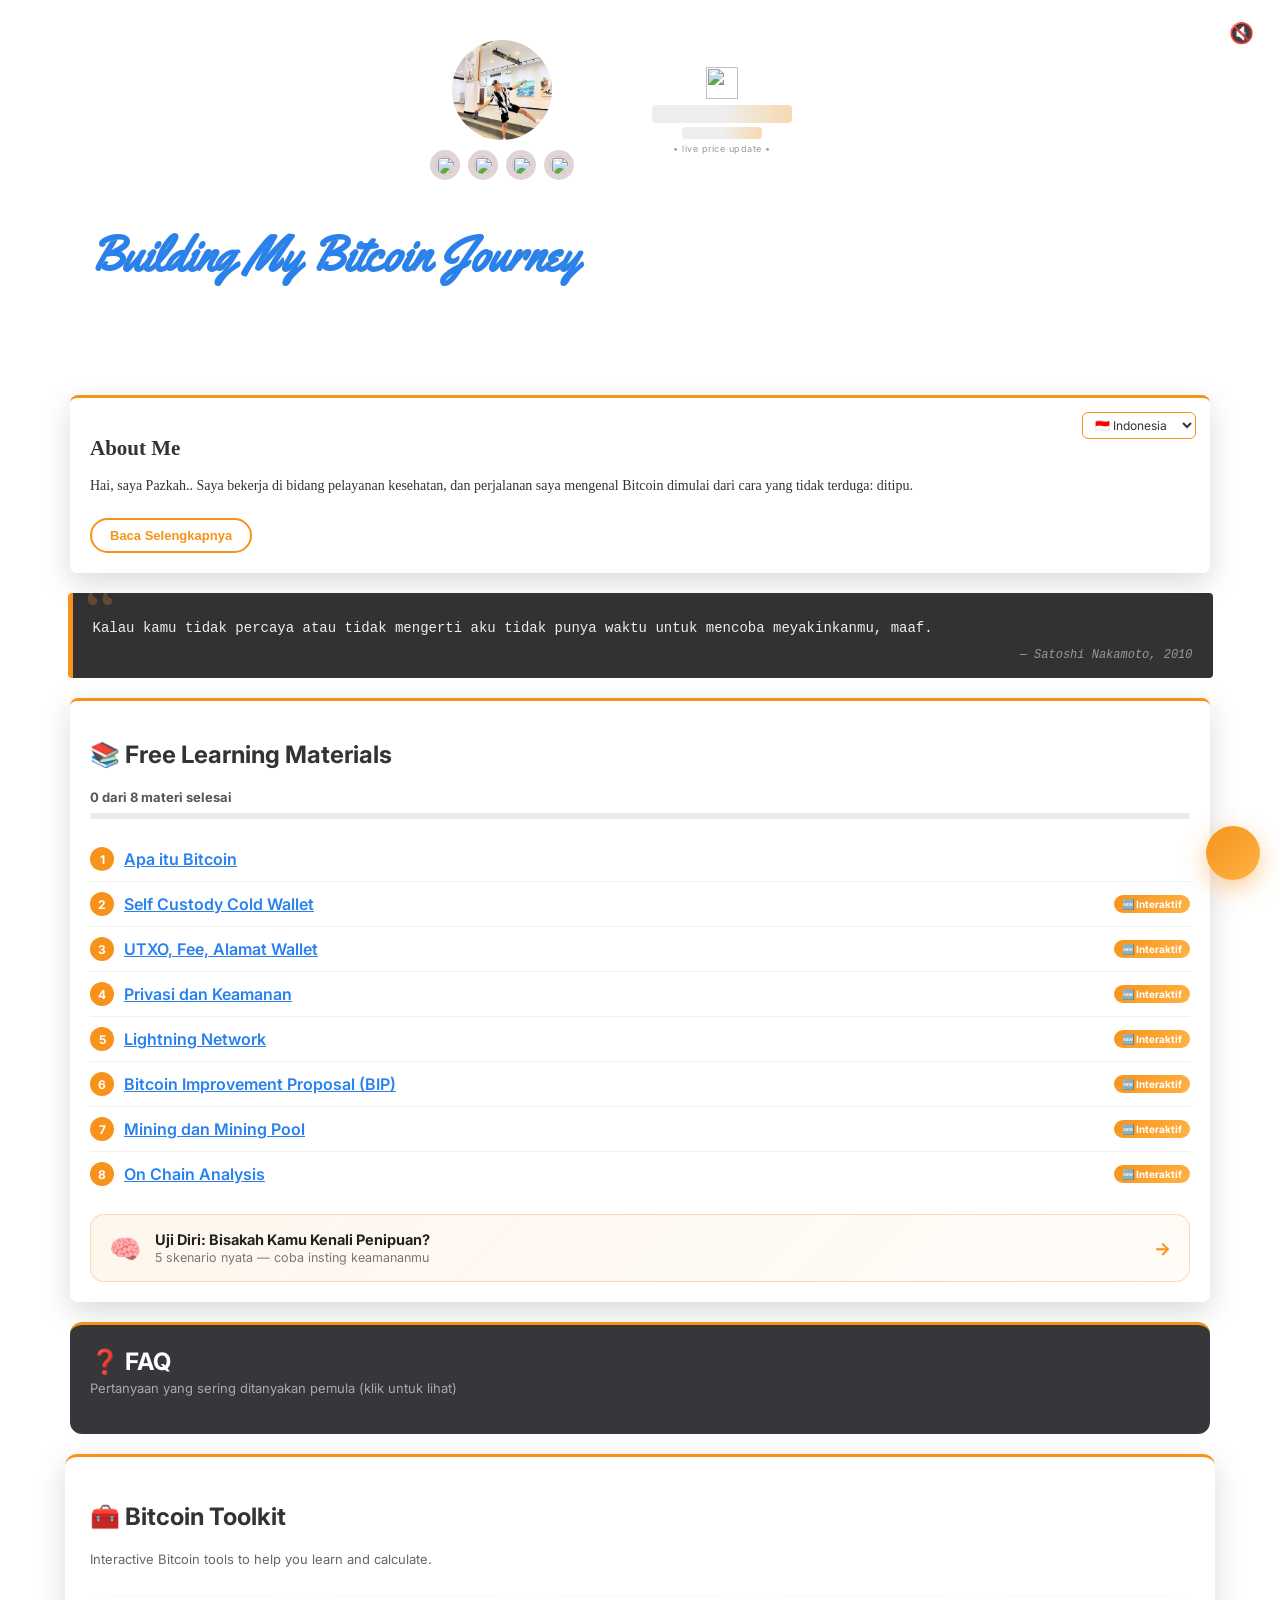
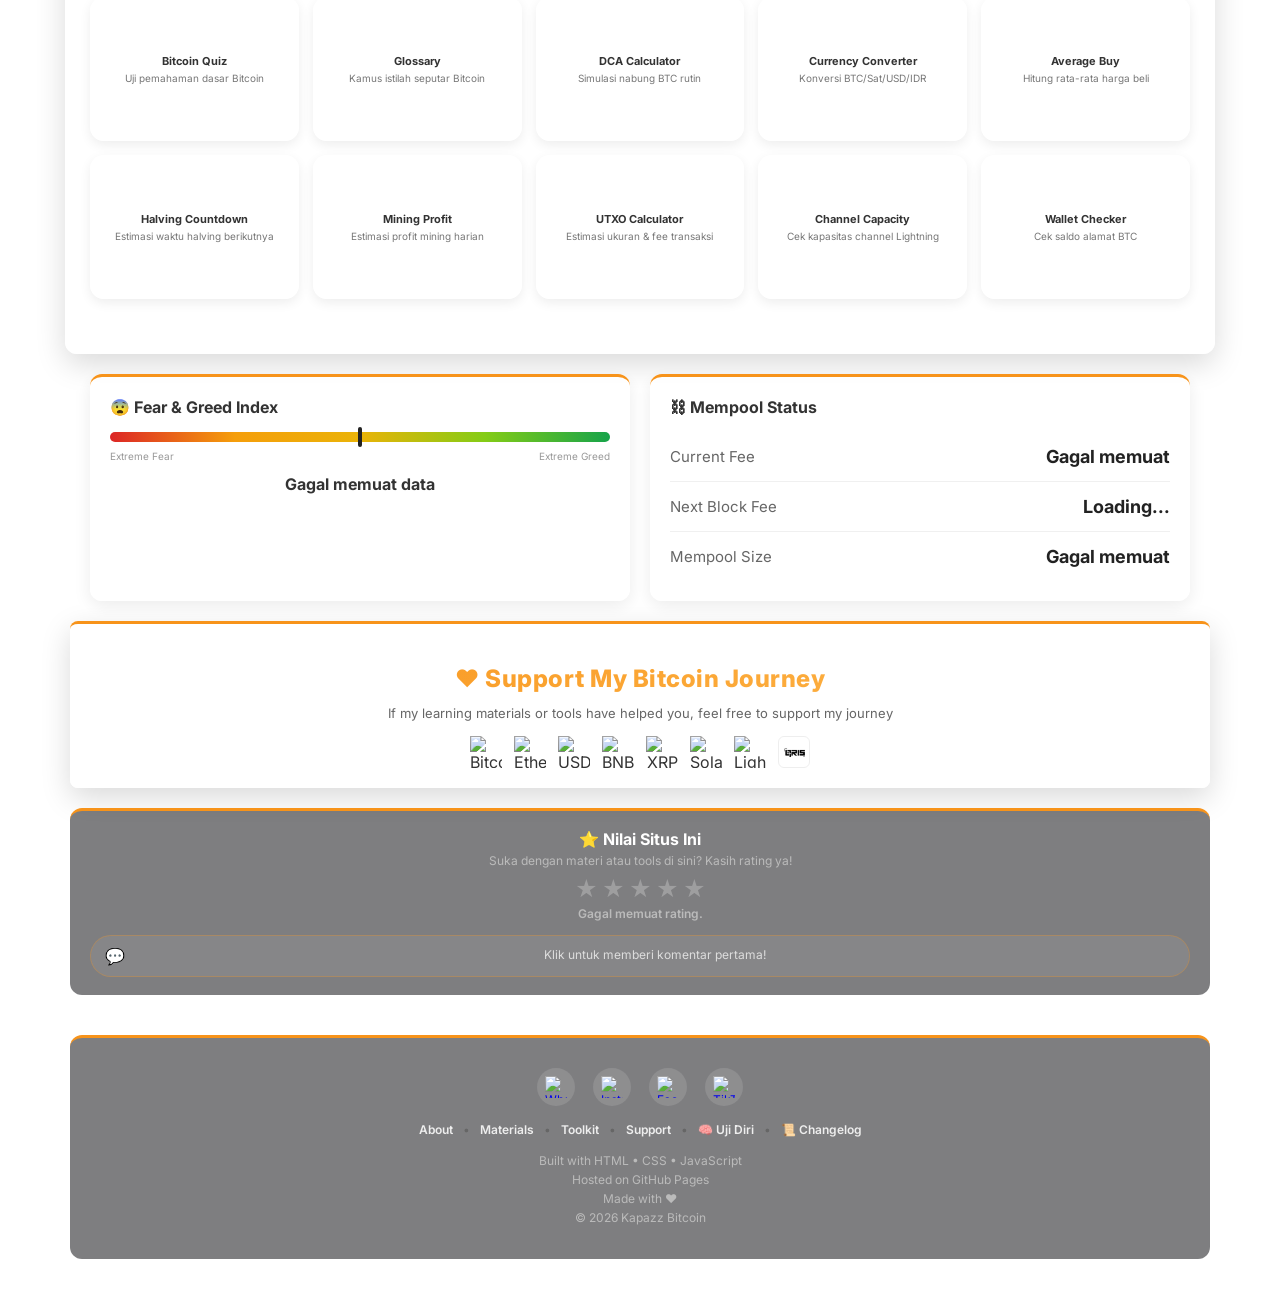
==== index.html @ 4739ce50 "updade rincian tools" ====
<!DOCTYPE html>
<html>

<head>
    <meta name="google-site-verification" content="cEuDypefRtq1a3D_1zfv_0Sp1wleyohsOwEN_2COXTI" />

    <!-- Google Analytics (GA4) -->
    <script async src="https://www.googletagmanager.com/gtag/js?id=G-H7C1RLHFG2"></script>
    <script>
        window.dataLayer = window.dataLayer || [];
        function gtag() { dataLayer.push(arguments); }
        gtag('js', new Date());
        gtag('config', 'G-H7C1RLHFG2');
    </script>
    <title>Kapazz Bitcoin</title>
    <link href="https://fonts.googleapis.com/css2?family=Inter:wght@400;600;700;800&family=Yellowtail&display=swap"
        rel="stylesheet">
    <script src="https://unpkg.com/lucide@latest"></script>
    <link rel="preconnect" href="https://fonts.googleapis.com">
    <link rel="preconnect" href="https://fonts.gstatic.com" crossorigin>
    <link href="https://fonts.googleapis.com/css2?family=Inter:wght@400;600;700;800&display=swap" rel="stylesheet">
    <link rel="stylesheet" href="css/style.css">
    <script src="https://cdnjs.cloudflare.com/ajax/libs/qrcodejs/1.0.0/qrcode.min.js"></script>
    <script src="https://unpkg.com/html5-qrcode" type="text/javascript"></script>
    <meta name="viewport" content="width=device-width, initial-scale=1.0">
    <link rel="shortcut icon" href="assets/icons/favicon.ico">
    <link rel="icon" type="image/png" sizes="16x16" href="assets/icons/favicon-16x16.png">
    <link rel="icon" type="image/png" sizes="32x32" href="assets/icons/favicon-32x32.png">
    <link rel="icon" type="image/png" sizes="48x48" href="assets/icons/favicon-48x48.png">
    <link rel="apple-touch-icon" sizes="180x180" href="assets/icons/favicon-180x180.png">
    <link rel="manifest" href="assets/icons/site.webmanifest">
    <meta name="theme-color" content="#f7931a">
    <meta name="description"
        content="Kapazz Bitcoin — belajar Bitcoin dari nol dengan materi self-custody, UTXO, Lightning Network, mining, hingga tools interaktif gratis: DCA Calculator, Currency Converter, Average Buy Calculator, Wallet Balance Checker, dan Bitcoin Quiz.">
    <meta property="og:title" content="Kapazz Bitcoin">
    <meta property="og:description"
        content="Kapazz Bitcoin — belajar Bitcoin dari nol dengan materi self-custody, UTXO, Lightning Network, mining, hingga tools interaktif gratis: DCA Calculator, Currency Converter, Average Buy Calculator, Wallet Balance Checker, dan Bitcoin Quiz.">
    <meta property="og:image" content="https://kapazz09.github.io/assets/img/foto.jpeg">
    <meta property="og:url" content="https://kapazz09.github.io/">
    <meta property="og:type" content="website">
    <meta name="twitter:card" content="summary_large_image">
    <meta name="twitter:title" content="Kapazz Bitcoin">
    <meta name="twitter:description"
        content="Kapazz Bitcoin — belajar Bitcoin dari nol dengan materi self-custody, UTXO, Lightning Network, mining, hingga tools interaktif gratis: DCA Calculator, Currency Converter, Average Buy Calculator, Wallet Balance Checker, dan Bitcoin Quiz.">
    <meta name="twitter:image" content="https://kapazz09.github.io/assets/img/foto.jpeg">

    <script type="application/ld+json">
    {
        "@context": "https://schema.org",
        "@type": "WebSite",
        "name": "Kapazz Bitcoin",
        "alternateName": "Kapazz09 Bitcoin Journey",
        "url": "https://kapazz09.github.io/",
        "description": "Belajar Bitcoin dari nol dengan materi self-custody, UTXO, Lightning Network, mining, hingga tools interaktif gratis seperti DCA Calculator, Currency Converter, Average Buy Calculator, dan Wallet Balance Checker.",
        "author": {
            "@type": "Person",
            "name": "Paskah",
            "alternateName": "Kapazz09",
            "sameAs": [
                "https://instagram.com/pazkahbire09",
                "https://www.facebook.com/pazkah",
                "https://tiktok.com/@pazkahbire"
            ]
        }
    }
    </script>
</head>

<body>
    <video autoplay muted loop playsinline class="bg-video">
        <source src="assets/video/bg-video.mp4" type="video/mp4">
    </video>

    <button id="scrollTopBtn" class="scroll-top-btn" onclick="scrollToTop()" aria-label="Kembali ke atas">
        <i data-lucide="arrow-up"></i>
    </button>

    <div class="header">
        <button onclick="toggleMusic()" class="music-btn">🔇</button>
        <audio id="bgMusic" src="assets/audio/musik.mp3" loop></audio>

        <div class="header-top">
            <div class="photo-column">
                <img src="assets/img/foto.jpeg" alt="Foto Profil" class="profile-photo">
                <div class="social-icons">
                    <a href="https://wa.me/6285237722911" target="_blank">
                        <img src="https://cdn.simpleicons.org/whatsapp/25D366" width="28" height="28">
                    </a>
                    <a href="https://instagram.com/pazkahbire09" target="_blank">
                        <img src="https://cdn.simpleicons.org/instagram/E4405F" width="28" height="28">
                    </a>
                    <a href="https://www.facebook.com/pazkah" target="_blank">
                        <img src="https://cdn.simpleicons.org/facebook/1877F2" width="28" height="28">
                    </a>
                    <a href="https://tiktok.com/@pazkahbire" target="_blank">
                        <img src="https://cdn.simpleicons.org/tiktok/000000" width="28" height="28">
                    </a>
                </div>
            </div>

            <div class="btc-ticker">
                <img src="https://cdn.simpleicons.org/bitcoin/f7931a" width="32" height="32">
                <p id="btc-price" class="btc-price skeleton-loading">&nbsp;</p>
                <p id="btc-change" class="btc-change skeleton-loading">&nbsp;</p>
                <p class="live-tag">• live price update •</p>
            </div>
        </div>

        <h1>Building My Bitcoin Journey</h1>
        <p class="bio-text">Bitcoin • Self Custody • Lightning</p>
        <p class="bio-text">Learning Bitcoin, building tools, and sharing knowledge with everyone</p>
    </div>

    <div class="about fade-in">
        <select id="aboutLangSelect" class="about-lang-select" onchange="applyAboutLanguage(this.value)">
            <option value="id">🇮🇩 Indonesia</option>
            <option value="en">🇬🇧 English</option>
            <option value="zh">🇨🇳 中文</option>
            <option value="es">🇪🇸 Español</option>
            <option value="fr">🇫🇷 Français</option>
            <option value="ru">🇷🇺 Русский</option>
            <option value="pt">🇧🇷 Português</option>
        </select>
        <h2 id="aboutTitle">About Me</h2>
        <div id="aboutIntro">
            <p>Hai, saya Pazkah.. Saya bekerja di bidang pelayanan kesehatan, dan perjalanan saya mengenal Bitcoin
                dimulai
                dari cara yang tidak terduga: ditipu.</p>
        </div>
        <button class="read-more-btn" id="aboutReadMoreBtn" onclick="toggleAboutMore(this)">Baca Selengkapnya</button>
        <div class="about-extra" id="aboutExtra">
            <p>Semua berawal dari obrolan di Telegram. Seseorang menghubungi saya, kami mengobrol beberapa hari, sampai
                akhirnya dia meminta saya mengerjakan sebuah tugas memakai akunnya di salah satu platform. Saya kerjakan
                dengan serius, dan dalam dua hari tugas itu selesai — akun itu mendapat komisi sebesar 2.000 USDT.</p>
            <p>Saat itu saya bahkan tidak tahu apa itu crypto, apalagi USDT. Saya cuma melapor ke orang itu: "Komisi
                sudah
                cair." Dia terdengar sangat senang di telepon. Beberapa jam kemudian, akun itu sudah tidak bisa saya
                akses —
                password-nya sudah diganti.</p>
            <p>Rasa penasaran itulah titik baliknya. Saya mulai mencari tahu apa sebenarnya USDT itu, dan menemukan
                bahwa
                itu adalah stablecoin yang nilainya dipatok 1:1 ke dolar Amerika. Begitu saya paham, penyesalan datang —
                andai saya tahu lebih cepat, mungkin 2.000 USDT itu bisa jadi milik saya.</p>
            <p>Saya coba hubungi orang itu lagi, minta bagian saya. Dia menyuruh saya download wallet, lalu mengirim 100
                USDT — jauh dari yang saya harapkan, tapi cukup untuk membuat saya terus menggali lebih dalam.</p>
            <p>Dari situ saya menemukan Bitcoin — cryptocurrency pertama di dunia. Saat itu harganya sekitar $117.000,
                atau
                sekitar 1,9 miliar rupiah per koin. Saya terheran-heran: bagaimana bisa 1 koin digital semahal itu?</p>
            <p>Dari rasa heran itu, saya mulai belajar dari nol — sejarah dan filosofi Bitcoin, cara kerja Proof of
                Work,
                keamanan lewat self-custody, UTXO dan fee transaksi, privasi, Lightning Network, hingga mining dan
                on-chain
                analysis. Semakin dalam saya pelajari, semakin saya yakin dan percaya — barulah setelah cukup paham,
                saya
                mulai DCA (Dollar Cost Averaging) sedikit demi sedikit, dan terus konsisten sampai hari ini.</p>
            <p>Saat ini saya menyimpan Bitcoin menggunakan hardware wallet, dengan sistem backup seed phrase dan
                passphrase
                berbahan logam yang disimpan di beberapa lokasi terpisah, serta telah melakukan simulasi recovery
                beberapa
                kali untuk memastikan aset saya tetap aman.</p>
            <p>Saya percaya bahwa memahami cara kerja Bitcoin jauh lebih penting daripada sekadar membeli dan
                menyimpannya.
                Karena itu saya terus belajar, bereksperimen, dan membangun berbagai proyek kecil — termasuk situs ini —
                untuk memperdalam pemahaman saya sekaligus berbagi ke orang lain.</p>
            <p>Situs ini juga saya lengkapi dengan materi belajar interaktif (bukan sekadar PDF) yang mencakup
                self-custody, UTXO & fee, privasi, Lightning Network, BIP, mining, hingga on-chain analysis — dan
                akan terus saya perbarui atau tambahkan seiring pengalaman dan pengetahuan baru yang saya dapatkan.
                Selain itu, ada berbagai tools interaktif yang saya buat untuk membantu memahami cara kerja dan
                penggunaan Bitcoin sehari-hari, mulai dari kalkulator DCA, pengecekan saldo wallet, hingga estimasi
                fee transaksi.</p>
            <p>Jika perjalanan belajar ini bermanfaat atau menginspirasi, dukungan Anda akan sangat berarti untuk
                membantu
                saya terus belajar, membuat konten edukasi, dan membangun tools yang berguna bagi komunitas Bitcoin.</p>
        </div>
    </div>

    <div class="satoshi-quote fade-in">
        <span class="satoshi-quote-mark">&#8220;</span>
        <p class="satoshi-quote-text">Kalau kamu tidak percaya atau tidak mengerti aku tidak punya waktu untuk mencoba
            meyakinkanmu, maaf.</p>
        <p class="satoshi-quote-attr">— Satoshi Nakamoto, 2010</p>
    </div>

    <div class="materials-section slide-up" id="free-learning-materials">
        <h2>📚 Free Learning Materials</h2>
        <p class="learning-progress-text" id="learningProgressText">0 dari 8 materi selesai</p>
        <div class="learning-progress-bar">
            <div class="learning-progress-fill" id="learningProgressFill" style="width:0%;"></div>
        </div>
        <button type="button" class="calculate-btn cert-generate-btn" id="certOpenBtn" style="display:none;"
            onclick="openCertModal()">🎓 Buat Sertifikatku</button>
        <a href="#" class="continue-learning-btn" id="continueLearningBtn" style="display:none;">
            <span class="continue-learning-icon">↩️</span>
            <span class="continue-learning-text">Lanjutkan dari...</span>
        </a>
        <ol class="learning-list" id="learningList">
            <li class="learning-item" data-material-id="bitcoin-intro">
                <a href="https://youtube.com/playlist?list=PL_5dSqXuoyfxWUJh27-Y8WDAWxnMZv7pP&si=o0ZjGl55S-p7SHPE"
                    target="_blank" onclick="markMaterialOpened(this)">Apa itu Bitcoin</a><span
                    class="material-check">&#10003;</span>
            </li>
            <li class="learning-item" data-material-id="self-custody">
                <a href="materi/self-custody/index.html" target="_blank" onclick="markMaterialOpened(this)">Self Custody
                    Cold Wallet</a>
                <span class="new-badge">🆕 Interaktif</span><span class="material-check">&#10003;</span>
            </li>
            <li class="learning-item" data-material-id="utxo-fee">
                <a href="materi/utxo-fee-alamat/index.html" target="_blank" onclick="markMaterialOpened(this)">UTXO,
                    Fee, Alamat Wallet</a>
                <span class="new-badge">🆕 Interaktif</span><span class="material-check">&#10003;</span>
            </li>
            <li class="learning-item" data-material-id="privasi-keamanan">
                <a href="materi/privasi-keamanan/index.html" target="_blank" onclick="markMaterialOpened(this)">Privasi
                    dan Keamanan</a>
                <span class="new-badge">🆕 Interaktif</span><span class="material-check">&#10003;</span>
            </li>
            <li class="learning-item" data-material-id="lightning-network">
                <a href="materi/lightning-network/index.html" target="_blank"
                    onclick="markMaterialOpened(this)">Lightning Network</a>
                <span class="new-badge">🆕 Interaktif</span><span class="material-check">&#10003;</span>
            </li>
            <li class="learning-item" data-material-id="bip">
                <a href="materi/bip/index.html" target="_blank" onclick="markMaterialOpened(this)">Bitcoin
                    Improvement Proposal (BIP)</a>
                <span class="new-badge">🆕 Interaktif</span><span class="material-check">&#10003;</span>
            </li>
            <li class="learning-item" data-material-id="mining-pool">
                <a href="materi/mining-pool/index.html" target="_blank" onclick="markMaterialOpened(this)">Mining dan
                    Mining Pool</a>
                <span class="new-badge">🆕 Interaktif</span><span class="material-check">&#10003;</span>
            </li>
            <li class="learning-item" data-material-id="on-chain-analysis">
                <a href="materi/on-chain-analysis/index.html" target="_blank" onclick="markMaterialOpened(this)">On
                    Chain Analysis</a>
                <span class="new-badge">🆕 Interaktif</span><span class="material-check">&#10003;</span>
            </li>
        </ol>

        <a href="uji-diri/index.html" class="uji-diri-card">
            <span class="uji-diri-card-icon">🧠</span>
            <span class="uji-diri-card-text">
                <strong>Uji Diri: Bisakah Kamu Kenali Penipuan?</strong>
                <small>5 skenario nyata — coba insting keamananmu</small>
            </span>
            <span class="uji-diri-card-arrow">→</span>
        </a>
    </div>

    <div class="faq-section fade-in">
        <div class="faq-header-toggle" onclick="toggleFaqSection()">
            <h2>❓ FAQ</h2>
            <p class="faq-subtitle">Pertanyaan yang sering ditanyakan pemula (klik untuk lihat)</p>
        </div>
        <div class="faq-list" id="faqList" style="display:none;">
            <div class="faq-item">
                <button class="faq-question" onclick="toggleFaq(this)">
                    <span>Apakah Bitcoin legal di Indonesia?</span>
                    <span class="faq-icon">+</span>
                </button>
                <div class="faq-answer">
                    <p>Legal sebagai aset investasi/komoditas dan diawasi Bappebti (sekarang di bawah OJK), tapi
                        <strong>belum</strong> sah sebagai alat pembayaran resmi menggantikan Rupiah. Jadi kamu boleh
                        beli, simpan, dan jual Bitcoin lewat exchange berizin, tapi tidak bisa dipakai bayar belanja
                        harian secara legal di Indonesia.
                    </p>
                </div>
            </div>

            <div class="faq-item">
                <button class="faq-question" onclick="toggleFaq(this)">
                    <span>Kenapa Bitcoin punya nilai/harga, siapa yang menentukan?</span>
                    <span class="faq-icon">+</span>
                </button>
                <div class="faq-answer">
                    <p>Tidak ada satu pihak yang "menentukan" harga Bitcoin — harganya murni terbentuk dari
                        supply & demand di pasar terbuka, sama seperti emas atau saham. Suplainya terbatas
                        (maksimal 21 juta BTC, diatur kode, tidak bisa dicetak sembarangan), dan itu salah satu
                        alasan orang menganggapnya sebagai penyimpan nilai jangka panjang.</p>
                </div>
            </div>

            <div class="faq-item">
                <button class="faq-question" onclick="toggleFaq(this)">
                    <span>Apa bedanya Bitcoin dengan USDT/stablecoin lain?</span>
                    <span class="faq-icon">+</span>
                </button>
                <div class="faq-answer">
                    <p>Bitcoin harganya mengambang bebas dan tidak dikontrol siapapun (desentralisasi penuh).
                        USDT dan stablecoin lain sengaja dipatok nilainya 1:1 ke dolar AS oleh perusahaan penerbitnya
                        — jadi nilainya stabil, tapi kamu tetap bergantung/percaya pada perusahaan itu untuk
                        menjaga cadangan dananya.</p>
                </div>
            </div>

            <div class="faq-item">
                <button class="faq-question" onclick="toggleFaq(this)">
                    <span>Bagaimana cara menghindari penipuan crypto?</span>
                    <span class="faq-icon">+</span>
                </button>
                <div class="faq-answer">
                    <p>Seperti yang saya ceritakan di bagian "About Me", perjalanan saya kenal Bitcoin justru
                        dimulai dari ditipu. Beberapa prinsip yang saya pegang sekarang: jangan pernah kasih seed
                        phrase/private key ke siapapun (termasuk yang ngaku "admin"), curigai janji untung besar
                        dalam waktu singkat, dan selalu verifikasi platform/orang yang mengajak sebelum kirim dana
                        apapun.</p>
                </div>
            </div>

            <div class="faq-item">
                <button class="faq-question" onclick="toggleFaq(this)">
                    <span>Apakah aman menyimpan Bitcoin sendiri (self custody) dibanding di exchange?</span>
                    <span class="faq-icon">+</span>
                </button>
                <div class="faq-answer">
                    <p>Self custody (nyimpen sendiri pakai wallet, terutama hardware wallet) menghilangkan risiko
                        exchange diretas/bangkrut/menahan dana kamu — prinsip "not your keys, not your coins".
                        Tapi konsekuensinya, keamanan sepenuhnya jadi tanggung jawab kamu sendiri: kalau seed
                        phrase hilang atau salah simpan, tidak ada "lupa password" untuk minta bantuan pulihkan.</p>
                </div>
            </div>

            <div class="faq-item">
                <button class="faq-question" onclick="toggleFaq(this)">
                    <span>Berapa modal minimal untuk mulai belajar/investasi Bitcoin?</span>
                    <span class="faq-icon">+</span>
                </button>
                <div class="faq-answer">
                    <p>Bitcoin bisa dibeli sebagian kecil (dalam satuan satoshi), jadi tidak perlu beli 1 BTC utuh
                        — mulai dari puluhan ribu rupiah pun bisa. Yang lebih penting dari nominal awal adalah
                        <strong>belajar dulu</strong> cara kerjanya (coba tools DCA Calculator di bawah) sebelum
                        menambah jumlah dana, dan jangan pakai uang yang kamu butuhkan untuk kebutuhan pokok.
                    </p>
                </div>
            </div>
        </div>
    </div>

    <div class="toolkit-section fade-in">

        <h2>🧰 Bitcoin Toolkit</h2>
        <p class="toolkit-subtitle">
            Interactive Bitcoin tools to help you learn and calculate.
        </p>

        <div class="toolkit-icons">

            <div class="tool-icon" data-tool="quiz" onclick="showTool('quiz',this)">
                <i data-lucide="brain"></i>
                <span>Bitcoin Quiz</span>
                <span class="tool-desc">Uji pemahaman dasar Bitcoin</span>
            </div>

            <div class="tool-icon" data-tool="glossary" onclick="showTool('glossary',this)">
                <i data-lucide="book-open"></i>
                <span>Glossary</span>
                <span class="tool-desc">Kamus istilah seputar Bitcoin</span>
            </div>

            <div class="tool-icon" data-tool="dca" onclick="showTool('dca',this)">
                <i data-lucide="chart-column-increasing"></i>
                <span>DCA Calculator</span>
                <span class="tool-desc">Simulasi nabung BTC rutin</span>
            </div>

            <div class="tool-icon" data-tool="converter" onclick="showTool('converter',this)">
                <i data-lucide="repeat"></i>
                <span>Currency Converter</span>
                <span class="tool-desc">Konversi BTC/Sat/USD/IDR</span>
            </div>

            <div class="tool-icon" data-tool="average" onclick="showTool('average',this)">
                <i data-lucide="chart-line"></i>
                <span>Average Buy</span>
                <span class="tool-desc">Hitung rata-rata harga beli</span>
            </div>

            <div class="tool-icon" data-tool="halving" onclick="showTool('halving',this)">
                <i data-lucide="hourglass"></i>
                <span>Halving Countdown</span>
                <span class="tool-desc">Estimasi waktu halving berikutnya</span>
            </div>

            <div class="tool-icon" data-tool="mining" onclick="showTool('mining',this)">
                <i data-lucide="pickaxe"></i>
                <span>Mining Profit</span>
                <span class="tool-desc">Estimasi profit mining harian</span>
            </div>

            <div class="tool-icon" data-tool="utxo" onclick="showTool('utxo',this)">
                <i data-lucide="package"></i>
                <span>UTXO Calculator</span>
                <span class="tool-desc">Estimasi ukuran & fee transaksi</span>
            </div>

            <div class="tool-icon" data-tool="channel" onclick="showTool('channel',this)">
                <i data-lucide="zap"></i>
                <span>Channel Capacity</span>
                <span class="tool-desc">Cek kapasitas channel Lightning</span>
            </div>

            <div class="tool-icon" data-tool="wallet" onclick="showTool('wallet',this)">
                <i data-lucide="search"></i>
                <span>Wallet Checker</span>
                <span class="tool-desc">Cek saldo alamat BTC</span>
            </div>

        </div>


    </div>

    <div class="tool-modal-backdrop" id="toolModalBackdrop" onclick="closeToolModalOnBackdrop(event)">
        <div class="tool-display" id="toolModalBox">

            <button class="modal-close-btn" onclick="closeToolModal()" aria-label="Tutup">✕</button>

            <div class="tool-tabs" id="eduTabs" style="display:none;">
                <button class="tool-tab-btn" data-tab="quiz" onclick="switchToolTab('quiz')">🧠 Bitcoin Quiz</button>
                <button class="tool-tab-btn" data-tab="glossary" onclick="switchToolTab('glossary')">📖
                    Glossary</button>
            </div>

            <div class="tool-tabs" id="calcTabs" style="display:none;">
                <button class="tool-tab-btn" data-tab="dca" onclick="switchToolTab('dca')">DCA</button>
                <button class="tool-tab-btn" data-tab="converter"
                    onclick="switchToolTab('converter')">Converter</button>
                <button class="tool-tab-btn" data-tab="average" onclick="switchToolTab('average')">Avg Buy</button>
            </div>

            <div id="tool-quiz" class="tool-panel">
                <div class="tool-header">
                    <div class="tool-title">
                        <i data-lucide="brain"></i>
                        <div>
                            <h3>Bitcoin Quiz</h3>
                            <p>Uji pemahaman dasar Anda tentang Bitcoin. 15 soal acak dari total 50 soal.</p>
                        </div>
                    </div>
                </div>
                <div class="tool-content">
                    <div class="dca-card" id="quizContainer"></div>
                </div>
            </div>

            <div id="tool-glossary" class="tool-panel">
                <div class="tool-header">
                    <div class="tool-title">
                        <i data-lucide="book-open"></i>
                        <div>
                            <h3>Bitcoin Glossary</h3>
                            <p>Kamus istilah dasar seputar Bitcoin.</p>
                        </div>
                    </div>
                </div>
                <div class="tool-content">
                    <div class="dca-card">
                        <div class="input-box">
                            <span>🔍</span>
                            <input type="text" id="glossarySearch" placeholder="Cari istilah...">
                        </div>
                    </div>
                    <div id="glossaryList" class="glossary-list"></div>
                </div>
            </div>

            <div id="tool-dca" class="tool-panel">
                <div class="tool-header">
                    <div class="tool-title">
                        <i data-lucide="chart-column-increasing"></i>
                        <div>
                            <h3>DCA Calculator</h3>
                            <p>Simulasi DCA historis — lihat hasilnya jika Anda menabung rutin di periode tertentu.</p>
                        </div>
                    </div>
                </div>
                <div class="tool-content">
                    <div class="dca-card">
                        <div class="dca-field">
                            <label>Harga BTC Live</label>
                            <div class="dca-toolbar">
                                <button id="refreshPriceBtn" class="tool-btn">🔄 Refresh Live Price</button>
                            </div>
                            <p id="dcaLivePriceDisplay" class="skeleton-block short" style="margin-top:6px;">&nbsp;</p>
                        </div>
                        <div class="dca-field">
                            <label>Jumlah per Pembelian</label>
                            <div class="input-box">
                                <select id="dcaCurrencySelect">
                                    <option value="usd">$</option>
                                    <option value="idr">Rp</option>
                                </select>
                                <input type="text" inputmode="decimal" id="dcaAmount" placeholder="10" value="10">
                            </div>
                        </div>
                        <div class="dca-field">
                            <label>Frekuensi</label>
                            <div class="input-box">
                                <span>🔁</span>
                                <select id="dcaFrequency">
                                    <option value="daily">Harian</option>
                                    <option value="weekly">Mingguan</option>
                                    <option value="monthly" selected>Bulanan</option>
                                </select>
                            </div>
                        </div>
                        <div class="dca-field">
                            <label>Tanggal Mulai</label>
                            <div class="input-box">
                                <span>📅</span>
                                <input type="date" id="dcaStartDate" min="2013-01-01">
                            </div>
                        </div>
                        <div class="dca-field">
                            <label>Tanggal Akhir</label>
                            <div class="input-box">
                                <span>📅</span>
                                <input type="date" id="dcaEndDate">
                            </div>
                        </div>
                        <button class="calculate-btn" id="dcaCalcBtn">Simulasikan</button>
                    </div>
                    <div class="result-card" id="dcaResult" style="display:none;">
                        <h3>Hasil Simulasi</h3>
                        <div class="result-row"><span>Jumlah Pembelian</span><strong id="dcaPurchaseCount"></strong>
                        </div>
                        <div class="result-row"><span>Total Invest</span><strong id="totalInvested"></strong></div>
                        <div class="result-row"><span>Total BTC Terkumpul</span><strong id="btcAccumulated"></strong>
                        </div>
                        <div class="result-row"><span>Average Buy</span><strong id="averageBuy"></strong></div>
                        <div class="result-row"><span>Nilai Sekarang</span><strong id="currentValue"></strong></div>
                        <div class="result-row"><span>Profit / Loss</span><strong id="profitLoss"></strong></div>
                        <div class="result-row"><span>Profit (%)</span><strong id="profitPercent"></strong></div>
                        <div class="result-chart-wrap"><canvas id="dcaChart"></canvas></div>
                        <div class="result-action-row">
                            <button id="copyResultBtn" class="copy-btn">Copy Result</button>
                            <button id="shareResultBtn" class="share-btn">📤 Share</button>
                        </div>
                    </div>
                    <p style="font-size:12px;color:#888;margin-top:10px;">*Frekuensi Harian pakai harga hari itu saja;
                        Mingguan/Bulanan pakai <strong>rata-rata harga sepanjang periode itu</strong> (bukan cuma 1
                        tanggal), diambil dari file lokal <code>btc-price-history.json</code> (data sejak 1 Januari
                        2013, di-update manual sekitar 1x/bulan). Nilai Rp adalah estimasi: harga USD historis
                        dikalikan kurs USD/IDR saat ini.</p>
                </div>
            </div>

            <div id="tool-converter" class="tool-panel">
                <div class="tool-header">
                    <div class="tool-title">
                        <i data-lucide="repeat"></i>
                        <div>
                            <h3>Currency Converter</h3>
                            <p>Konversi BTC, Satoshi, USD, dan IDR — saling terhubung otomatis.</p>
                        </div>
                    </div>
                </div>
                <div class="tool-content">
                    <div class="dca-card">
                        <div class="dca-field">
                            <label>Bitcoin (BTC)</label>
                            <div class="input-box"><span>₿</span><input type="number" id="convBtcInput"
                                    placeholder="0.001" step="any"></div>
                        </div>
                        <div class="dca-field">
                            <label>Satoshi (sat)</label>
                            <div class="input-box"><span>sat</span><input type="number" id="convSatInput"
                                    placeholder="100000" step="any"></div>
                        </div>
                        <div class="dca-field">
                            <label>US Dollar (USD)</label>
                            <div class="input-box"><span>$</span><input type="text" inputmode="decimal"
                                    id="convUsdInput" placeholder="60"></div>
                        </div>
                        <div class="dca-field">
                            <label>Rupiah (IDR)</label>
                            <div class="input-box"><span>Rp</span><input type="text" inputmode="decimal"
                                    id="convIdrInput" placeholder="900.000"></div>
                        </div>
                        <div class="dca-field">
                            <label>Mata Uang Lain</label>
                            <select id="convOtherCurrency" class="tool-select" style="margin-bottom:8px;">
                                <option value="MYR">🇲🇾 Malaysia — MYR</option>
                                <option value="CNY">🇨🇳 China — CNY</option>
                                <option value="SGD">🇸🇬 Singapore — SGD</option>
                                <option value="JPY">🇯🇵 Japan — JPY</option>
                                <option value="EUR">🇪🇺 Euro Area — EUR</option>
                                <option value="GBP">🇬🇧 United Kingdom — GBP</option>
                                <option value="AUD">🇦🇺 Australia — AUD</option>
                                <option value="KRW">🇰🇷 South Korea — KRW</option>
                                <option value="THB">🇹🇭 Thailand — THB</option>
                                <option value="PHP">🇵🇭 Philippines — PHP</option>
                                <option value="VND">🇻🇳 Vietnam — VND</option>
                                <option value="INR">🇮🇳 India — INR</option>
                                <option value="CAD">🇨🇦 Canada — CAD</option>
                                <option value="CHF">🇨🇭 Switzerland — CHF</option>
                                <option value="HKD">🇭🇰 Hong Kong — HKD</option>
                                <option value="NZD">🇳🇿 New Zealand — NZD</option>
                                <option value="SAR">🇸🇦 Saudi Arabia — SAR</option>
                                <option value="AED">🇦🇪 UAE — AED</option>
                                <option value="BRL">🇧🇷 Brazil — BRL</option>
                                <option value="MXN">🇲🇽 Mexico — MXN</option>
                                <option value="ZAR">🇿🇦 South Africa — ZAR</option>
                                <option value="RUB">🇷🇺 Russia — RUB</option>
                                <option value="TRY">🇹🇷 Turkey — TRY</option>
                                <option value="PKR">🇵🇰 Pakistan — PKR</option>
                                <option value="BDT">🇧🇩 Bangladesh — BDT</option>
                                <option value="NGN">🇳🇬 Nigeria — NGN</option>
                                <option value="SEK">🇸🇪 Sweden — SEK</option>
                                <option value="NOK">🇳🇴 Norway — NOK</option>
                                <option value="DKK">🇩🇰 Denmark — DKK</option>
                                <option value="PLN">🇵🇱 Poland — PLN</option>
                            </select>
                            <div class="input-box"><span id="convOtherCurrencyLabel">MYR</span><input type="text"
                                    inputmode="decimal" id="convOtherInput" placeholder="0"></div>
                        </div>
                    </div>
                    <p id="convOtherRateInfo" style="font-size:12px;color:#888;margin-top:10px;">*Harga live untuk
                        konversi USD/IDR otomatis
                        termuat begitu modal ini dibuka. Kurs mata uang lain di-update berkala (bukan real-time per
                        detik).</p>
                </div>
            </div>

            <div id="tool-average" class="tool-panel">
                <div class="tool-header">
                    <div class="tool-title">
                        <i data-lucide="chart-line"></i>
                        <div>
                            <h3>Average Buy Calculator</h3>
                            <p>Hitung rata-rata harga beli berdasarkan tanggal pembelian (harga historis otomatis).</p>
                        </div>
                    </div>
                </div>
                <div class="tool-content">
                    <div class="dca-card">
                        <div id="avgBuyRows">
                            <div class="avg-buy-row">
                                <input type="date" class="avgDate">
                                <div class="input-box">
                                    <select class="avgCurrency">
                                        <option value="usd">$</option>
                                        <option value="idr">Rp</option>
                                    </select>
                                    <input type="text" inputmode="decimal" class="avgAmount"
                                        placeholder="Jumlah dibelanjakan">
                                </div>
                                <p class="avgFetchedPrice">Pilih tanggal untuk memuat harga</p>
                            </div>
                        </div>
                        <div class="dca-toolbar">
                            <button id="addAvgRowBtn" class="tool-btn">+ Tambah Transaksi</button>
                        </div>
                        <button class="calculate-btn" id="avgCalcBtn">Hitung Rata-Rata</button>
                    </div>
                    <div class="result-card" id="avgResult" style="display:none;">
                        <h3>Hasil</h3>
                        <div class="result-row"><span>Total Dibelanjakan</span><strong id="avgTotalSpent"></strong>
                        </div>
                        <div class="result-row"><span>Total BTC</span><strong id="avgTotalBTC"></strong></div>
                        <div class="result-row"><span>Rata-Rata Harga Beli</span><strong id="avgPrice"></strong></div>
                        <div class="result-row"><span>Harga BTC Sekarang</span><strong id="avgCurrentPrice"></strong>
                        </div>
                        <div class="result-row"><span>Profit / Loss</span><strong id="avgProfitLoss"></strong></div>
                        <div class="result-chart-wrap"><canvas id="avgChart"></canvas></div>
                        <div class="result-action-row">
                            <button id="avgCopyResultBtn" class="copy-btn">Copy Result</button>
                            <button id="avgShareResultBtn" class="share-btn">📤 Share</button>
                        </div>
                    </div>
                    <p style="font-size:12px;color:#888;margin-top:10px;">*Harga USD historis diambil dari file lokal
                        <code>btc-price-history.json</code> (data sejak 1 Januari 2013). Nilai Rp adalah
                        estimasi menggunakan kurs USD/IDR saat ini.
                    </p>
                </div>
            </div>

            <div id="tool-halving" class="tool-panel">
                <div class="tool-header">
                    <div class="tool-title">
                        <i data-lucide="hourglass"></i>
                        <div>
                            <h3>Halving Countdown</h3>
                            <p>Estimasi waktu menuju halving Bitcoin berikutnya.</p>
                        </div>
                    </div>
                </div>
                <div class="tool-content">
                    <div class="dca-card" id="halvingContainer">
                        <div class="skeleton-row">
                            <span class="skeleton-block"></span>
                            <span class="skeleton-block"></span>
                            <span class="skeleton-block"></span>
                            <span class="skeleton-block short"></span>
                        </div>
                    </div>
                    <div class="tool-insight-box" id="halvingInsight" style="display:none;"></div>
                    <div class="dca-card" style="margin-top:16px;">
                        <h4 style="margin:0 0 4px 0;font-size:14px;">📈 Siklus Halving Sebelumnya</h4>
                        <p style="font-size:12px;color:#888;margin:0 0 10px 0;">Pergerakan harga BTC (% perubahan
                            dari harga saat halving) di 4 siklus terakhir: 2012, 2016, 2020, 2024.</p>
                        <div class="result-chart-wrap"><canvas id="halvingCycleChart"></canvas></div>
                        <p style="font-size:11px;color:#888;margin-top:10px;">*Data historis untuk edukasi,
                            <strong>bukan
                                jaminan</strong> pola yang sama akan berulang di masa depan, dan bukan ajakan
                            investasi/finansial.
                        </p>
                    </div>
                </div>
            </div>

            <div id="tool-mining" class="tool-panel">
                <div class="tool-header">
                    <div class="tool-title">
                        <i data-lucide="pickaxe"></i>
                        <div>
                            <h3>Mining Profit Calculator</h3>
                            <p>Estimasi profit mining harian (perkiraan, bukan angka pasti).</p>
                        </div>
                    </div>
                </div>
                <div class="tool-content">
                    <div class="dca-card">
                        <div class="dca-field">
                            <label>Hashrate Anda (TH/s)</label>
                            <div class="input-box"><span>TH/s</span><input type="number" id="miningHashrate"
                                    placeholder="100" value="100"></div>
                        </div>
                        <div class="dca-field">
                            <label>Konsumsi Daya (Watt)</label>
                            <div class="input-box"><span>W</span><input type="number" id="miningPower"
                                    placeholder="3000" value="3000"></div>
                        </div>
                        <div class="dca-field">
                            <label>Biaya Listrik per kWh ($)</label>
                            <div class="input-box"><span>$</span><input type="text" inputmode="decimal"
                                    id="miningElecCost" placeholder="0,10" value="0,10"></div>
                        </div>
                        <div class="dca-field">
                            <label>Pool Fee (%)</label>
                            <div class="input-box"><span>%</span><input type="number" id="miningPoolFee" placeholder="1"
                                    value="1" step="any"></div>
                        </div>
                        <div class="dca-toolbar">
                            <button id="loadNetworkBtn" class="tool-btn">Load Network Data</button>
                        </div>
                        <p id="networkHashrateInfo" style="font-size:12px;color:#888;margin-top:8px;">Network hashrate
                            belum dimuat.</p>
                        <button class="calculate-btn" id="miningCalcBtn">Calculate Profit</button>
                    </div>
                    <div class="result-card" id="miningResult" style="display:none;">
                        <h3>Estimasi Harian</h3>
                        <div class="result-row"><span>BTC Ditambang</span><strong id="miningBTC"></strong></div>
                        <div class="result-row"><span>Pendapatan</span><strong id="miningRevenue"></strong></div>
                        <div class="result-row"><span>Biaya Listrik</span><strong id="miningCost"></strong></div>
                        <div class="result-row"><span>Profit Bersih</span><strong id="miningProfit"></strong></div>
                        <div class="tool-insight-box" id="miningInsight"></div>
                    </div>
                    <p style="font-size:12px;color:#888;margin-top:10px;">*Estimasi disederhanakan. Tidak
                        memperhitungkan perubahan difficulty, harga BTC yang fluktuatif, atau downtime.</p>
                </div>
            </div>

            <div id="tool-utxo" class="tool-panel">
                <div class="tool-header">
                    <div class="tool-title">
                        <i data-lucide="package"></i>
                        <div>
                            <h3>UTXO & Fee Calculator</h3>
                            <p>Estimasi ukuran transaksi dan fee (native SegWit).</p>
                        </div>
                    </div>
                </div>
                <div class="tool-content">
                    <div class="dca-card">
                        <div class="dca-field">
                            <label>Jumlah Input (UTXO)</label>
                            <div class="input-box"><span>#</span><input type="number" id="utxoInputs" value="1"></div>
                        </div>
                        <div class="dca-field">
                            <label>Jumlah Output</label>
                            <div class="input-box"><span>#</span><input type="number" id="utxoOutputs" value="2"></div>
                        </div>
                        <div class="dca-field">
                            <label>Fee Rate (sat/vB)</label>
                            <div class="dca-toolbar">
                                <button id="loadFeeRateBtn" class="tool-btn">Load Current Fee Rate</button>
                            </div>
                            <p id="feeRateInfo" style="font-size:12px;color:#888;margin:6px 0 0 0;"></p>
                            <div class="input-box"><span>sat/vB</span><input type="number" id="utxoFeeRate" value="10">
                            </div>
                        </div>
                        <button class="calculate-btn" id="utxoCalcBtn">Calculate</button>
                    </div>
                    <div class="result-card" id="utxoResult" style="display:none;">
                        <h3>Estimasi</h3>
                        <div class="result-row"><span>Ukuran Transaksi</span><strong id="utxoSize"></strong></div>
                        <div class="result-row"><span>Estimasi Fee (sat)</span><strong id="utxoFeeSat"></strong></div>
                        <div class="result-row"><span>Estimasi Fee</span><strong id="utxoFeeUsd"></strong></div>
                        <div class="tool-insight-box" id="utxoInsight"></div>
                    </div>
                    <p style="font-size:12px;color:#888;margin-top:10px;">*Estimasi berdasarkan rumus umum native SegWit
                        (P2WPKH): 10.5 + (input × 68) + (output × 31) vBytes.</p>
                </div>
            </div>

            <div id="tool-channel" class="tool-panel">
                <div class="tool-header">
                    <div class="tool-title">
                        <i data-lucide="zap"></i>
                        <div>
                            <h3>Lightning Channel Capacity</h3>
                            <p>Pahami outbound vs inbound liquidity dalam channel Lightning.</p>
                        </div>
                    </div>
                </div>
                <div class="tool-content">
                    <div class="dca-card">
                        <div class="dca-field">
                            <label>Total Kapasitas Channel (sat)</label>
                            <div class="input-box"><span>sat</span><input type="number" id="channelTotal"
                                    value="500000"></div>
                        </div>
                        <div class="dca-field">
                            <label>Local Balance / Saldo Anda (sat)</label>
                            <div class="input-box"><span>sat</span><input type="number" id="channelLocal"
                                    value="200000"></div>
                        </div>
                        <button class="calculate-btn" id="channelCalcBtn">Hitung Kapasitas</button>
                    </div>
                    <div class="result-card" id="channelResult" style="display:none;">
                        <h3>Hasil</h3>
                        <div class="channel-bar">
                            <div class="channel-bar-local" id="channelBarLocal"></div>
                            <div class="channel-bar-remote" id="channelBarRemote"></div>
                        </div>
                        <div class="result-row"><span>Outbound (bisa kirim)</span><strong id="channelOutbound"></strong>
                        </div>
                        <div class="result-row"><span>Inbound (bisa terima)</span><strong id="channelInbound"></strong>
                        </div>
                        <div class="tool-insight-box" id="channelInsight"></div>
                    </div>
                    <p style="font-size:12px;color:#888;margin-top:10px;">
                        *Outbound liquidity = saldo yang bisa Anda kirim keluar. Inbound liquidity = kapasitas orang
                        lain mengirim ke Anda lewat channel ini.
                    </p>
                </div>
            </div>

            <div id="tool-wallet" class="tool-panel">
                <div class="tool-header">
                    <div class="tool-title">
                        <i data-lucide="search"></i>
                        <div>
                            <h3>Wallet Balance Checker</h3>
                            <p>Cek saldo alamat Bitcoin (data on-chain publik).</p>
                        </div>
                    </div>
                </div>
                <div class="tool-content">
                    <div class="dca-card">
                        <div class="dca-field">
                            <label>Alamat Bitcoin</label>
                            <div class="input-box">
                                <span>₿</span>
                                <input type="text" id="walletAddressInput" placeholder="bc1q...">
                                <button type="button" id="walletScanBtn" class="scan-qr-btn" title="Scan QR"><i
                                        data-lucide="qr-code"></i></button>
                            </div>
                        </div>
                        <div id="qrReaderWallet"
                            style="display:none; margin-top:10px; border-radius:12px; overflow:hidden;"></div>
                        <div id="walletScanControls" style="display:none; margin-top:8px; gap:8px;">
                            <button type="button" id="walletScanCloseBtn" class="tool-btn" style="flex:1;">Tutup
                                Scanner</button>
                            <button type="button" id="walletScanUploadBtn" class="tool-btn" style="flex:1;">📁 Upload
                                dari Galeri</button>
                        </div>
                        <input type="file" id="walletScanFileInput" accept="image/*" style="display:none;">
                        <button class="calculate-btn" id="walletCheckBtn">Cek Saldo</button>
                    </div>
                    <div class="result-card" id="walletResult" style="display:none;">
                        <h3>Hasil</h3>
                        <div class="result-row"><span>Saldo</span><strong id="walletBalance"></strong></div>
                        <div class="result-row"><span>Total Diterima</span><strong id="walletReceived"></strong></div>
                        <div class="result-row"><span>Total Dikirim</span><strong id="walletSent"></strong></div>
                        <div class="result-row"><span>Jumlah Transaksi</span><strong id="walletTxCount"></strong></div>
                        <div class="result-row"><span>Jumlah UTXO</span><strong id="walletUtxoCount"></strong></div>
                        <div class="result-row"><span>Address Type</span><strong id="walletAddressType"></strong></div>
                        <div class="result-row" id="walletFirstSeenRow"><span>First Seen</span><strong
                                id="walletFirstSeen"></strong></div>
                        <div class="result-row" id="walletLastActivityRow"><span>Last Activity</span><strong
                                id="walletLastActivity"></strong></div>
                        <div class="result-row"><span>Saldo (Live)</span><strong id="walletBalanceFiat"></strong></div>

                        <a href="#" target="_blank" rel="noopener" id="walletMempoolLink" class="tool-insight-link">🔗
                            Lihat di Mempool.space</a>
                        <p id="walletFallbackNote" style="display:none;font-size:12.5px;color:#888;margin:10px 0 0 0;">
                            Detail lengkap sedang tidak tersedia, menampilkan data dasar saja.</p>

                        <div id="walletUtxoDetails" style="display:none;margin-top:18px;">
                            <h4 style="margin:0 0 10px 0;font-size:14px;color:#f7931a;">📋 Rincian UTXO</h4>
                            <div id="walletUtxoList" class="wallet-utxo-list"></div>
                            <button type="button" id="walletUtxoShowMoreBtn" class="tool-btn"
                                style="display:none;margin-top:10px;width:100%;"></button>
                        </div>

                        <a href="materi/utxo-fee-alamat/index.html" target="_blank" class="tool-insight-link">🔗
                            Pelajari lebih lanjut soal UTXO di Materi #3 →</a>
                    </div>
                    <p class="wallet-disclaimer">
                        ⚠️ <strong>Disclaimer:</strong> Semua data transaksi Bitcoin bersifat publik dan bisa dilihat
                        siapa saja di blockchain — bukan berarti anonim (pseudonymous). Gunakan tool ini secara
                        bertanggung jawab; jangan gunakan untuk melacak atau mengganggu privasi orang lain.
                    </p>
                </div>
            </div>

        </div>

    </div>

    <div class="live-widgets fade-in">

        <div class="widget-card">
            <h3>😨 Fear &amp; Greed Index</h3>
            <div class="fng-meter">
                <div class="fng-bar">
                    <div class="fng-pointer" id="fngPointer"></div>
                </div>
                <div class="fng-labels">
                    <span>Extreme Fear</span>
                    <span>Extreme Greed</span>
                </div>
            </div>
            <p class="fng-value" id="fngValue">Loading...</p>
        </div>

        <div class="widget-card">
            <h3>⛓ Mempool Status</h3>
            <div class="result-row">
                <span>Current Fee</span>
                <strong id="mempoolFee">Loading...</strong>
            </div>
            <div class="result-row">
                <span>Next Block Fee</span>
                <strong id="mempoolNextBlock">Loading...</strong>
            </div>
            <div class="result-row">
                <span>Mempool Size</span>
                <strong id="mempoolSize">Loading...</strong>
            </div>
        </div>

    </div>

    <div class="crypto-support fade-in">
        <h2 class="fuel-heading">❤️ Support My Bitcoin Journey</h2>
        <p class="fuel-subtitle">If my learning materials or tools have helped you, feel free to support my journey</p>

        <div class="crypto-icons">
            <img src="https://cdn.simpleicons.org/bitcoin/f7931a" width="50" height="50" class="icon-crypto"
                loading="lazy" alt="Bitcoin BTC" onclick="openCryptoModal('btc')" style="cursor:pointer;">
            <img src="https://cdn.simpleicons.org/ethereum/3c3c3d" width="50" height="50" class="icon-crypto"
                loading="lazy" alt="Ethereum ETH" onclick="openCryptoModal('eth')" style="cursor:pointer;">
            <img src="https://cdn.simpleicons.org/tether/26a17b" width="50" height="50" class="icon-crypto"
                loading="lazy" alt="USDT BEP20" onclick="openCryptoModal('usdt')" style="cursor:pointer;">
            <img src="https://cdn.simpleicons.org/binance/F0B90B" width="50" height="50" class="icon-crypto"
                loading="lazy" alt="BNB" onclick="openCryptoModal('bnb')" style="cursor:pointer;">
            <img src="https://cdn.simpleicons.org/xrp/25A768" width="50" height="50" class="icon-crypto" loading="lazy"
                alt="XRP" onclick="openCryptoModal('xrp')" style="cursor:pointer;">
            <img src="https://cdn.simpleicons.org/solana/9945FF" width="50" height="50" class="icon-crypto"
                loading="lazy" alt="Solana SOL" onclick="openCryptoModal('sol')" style="cursor:pointer;">
            <img src="https://cdn.simpleicons.org/lightning/2196f3" width="50" height="50" class="icon-crypto"
                loading="lazy" alt="Lightning Address" onclick="openCryptoModal('lightning')" style="cursor:pointer;">
            <img src="assets/img/qris-icon.png" width="50" height="50" class="icon-crypto icon-qris" loading="lazy"
                alt="QRIS" onclick="openCryptoModal('qris')" style="cursor:pointer;">
        </div>
    </div>

    <div class="crypto-modal-backdrop" id="cryptoModalBackdrop" onclick="closeCryptoModalOnBackdrop(event)">
        <div class="crypto-modal-box" id="cryptoModalBox">
            <button class="modal-close-btn" onclick="closeCryptoModal()" aria-label="Tutup">✕</button>
            <div class="qr-wrapper">
                <div id="cryptoModalQR" class="qr-box"></div>
                <img id="cryptoModalLogo" class="qr-logo" alt="">
            </div>
            <p id="cryptoModalDetail" class="crypto-detail"></p>
        </div>
    </div>

    <div class="tool-modal-backdrop" id="certModalBackdrop" onclick="closeCertModalOnBackdrop(event)">
        <div class="tool-display cert-modal-box anim-fade-scale" id="certModalBox">
            <button class="modal-close-btn" onclick="closeCertModal()" aria-label="Tutup">✕</button>
            <h3 class="cert-modal-title">🎓 Sertifikat Belajar</h3>

            <div id="certFormView">
                <p class="cert-modal-hint">Selamat! Kamu sudah menyelesaikan seluruh 8 materi. Masukkan nama untuk
                    dicetak di sertifikat.</p>
                <div class="input-box cert-input-box">
                    <input type="text" id="certNameInput" placeholder="Masukkan nama untuk sertifikat" maxlength="30">
                </div>
                <button type="button" class="calculate-btn" onclick="generateCertificate()">Generate
                    Sertifikat</button>
            </div>

            <div id="certPreviewView" style="display:none;">
                <div class="cert-canvas-wrap">
                    <canvas id="certCanvas" width="1200" height="850"></canvas>
                </div>
                <button type="button" class="calculate-btn" id="certDownloadBtn">⬇️ Download</button>
                <button type="button" class="cert-back-btn" onclick="showCertForm()">← Ganti Nama</button>
            </div>
        </div>
    </div>

    <div class="rating-section fade-in">
        <h2>⭐ Nilai Situs Ini</h2>
        <p class="rating-subtitle">Suka dengan materi atau tools di sini? Kasih rating ya!</p>
        <div class="star-rating" id="starRating">
            <span class="star" data-value="1">★</span>
            <span class="star" data-value="2">★</span>
            <span class="star" data-value="3">★</span>
            <span class="star" data-value="4">★</span>
            <span class="star" data-value="5">★</span>
        </div>
        <p class="rating-summary" id="ratingSummary">Memuat rating...</p>

        <div class="comment-ticker" id="commentTicker" onclick="openCommentsModal()">
            <span class="comment-ticker-icon">💬</span>
            <div class="comment-ticker-viewport">
                <p class="comment-ticker-item" id="commentTickerText">Memuat komentar...</p>
            </div>
        </div>
    </div>

    <div class="tool-modal-backdrop" id="commentsModalBackdrop" onclick="closeCommentsModalOnBackdrop(event)">
        <div class="tool-display anim-fade-scale" id="commentsModalBox" style="max-width:520px;">
            <button class="modal-close-btn" onclick="closeCommentsModal()" aria-label="Tutup">✕</button>
            <h3 style="margin-top:0;">💬 Komentar Pengunjung</h3>

            <div class="comment-form">
                <input type="text" id="commentNameInput" placeholder="Nama (opsional)" maxlength="50">
                <textarea id="commentTextInput" placeholder="Tulis komentar kamu di sini..." maxlength="200"
                    rows="3"></textarea>
                <div class="comment-form-footer">
                    <span id="commentCharCount" style="font-size:11px;color:#888;">0 / 200</span>
                    <button type="button" id="commentSubmitBtn" class="calculate-btn"
                        style="width:auto;padding:10px 20px;">Kirim</button>
                </div>
            </div>

            <hr style="border:none;border-top:1px solid #eee;margin:16px 0;">

            <div id="commentsList" class="comments-list">
                <p style="text-align:center;color:#888;">Memuat komentar...</p>
            </div>
        </div>
    </div>

    <footer class="site-footer">
        <div class="footer-social">
            <a href="https://wa.me/6285237722911" target="_blank">
                <img src="https://cdn.simpleicons.org/whatsapp/ffffff" width="22" height="22" alt="WhatsApp"
                    loading="lazy">
            </a>
            <a href="https://instagram.com/pazkahbire09" target="_blank">
                <img src="https://cdn.simpleicons.org/instagram/ffffff" width="22" height="22" alt="Instagram"
                    loading="lazy">
            </a>
            <a href="https://www.facebook.com/pazkah" target="_blank">
                <img src="https://cdn.simpleicons.org/facebook/ffffff" width="22" height="22" alt="Facebook"
                    loading="lazy">
            </a>
            <a href="https://tiktok.com/@pazkahbire" target="_blank">
                <img src="https://cdn.simpleicons.org/tiktok/ffffff" width="22" height="22" alt="TikTok" loading="lazy">
            </a>
        </div>

        <nav class="footer-links">
            <a href="#"
                onclick="document.querySelector('.about').scrollIntoView({behavior:'smooth'});return false;">About</a>
            <span>•</span>
            <a href="#"
                onclick="document.querySelector('.materials-section').scrollIntoView({behavior:'smooth'});return false;">Materials</a>
            <span>•</span>
            <a href="#"
                onclick="document.querySelector('.toolkit-section').scrollIntoView({behavior:'smooth'});return false;">Toolkit</a>
            <span>•</span>
            <a href="#"
                onclick="document.querySelector('.crypto-support').scrollIntoView({behavior:'smooth'});return false;">Support</a>
            <span>•</span>
            <a href="uji-diri/index.html">🧠 Uji Diri</a>
            <span>•</span>
            <a href="changelog/index.html">📜 Changelog</a>
        </nav>

        <p>Built with HTML • CSS • JavaScript</p>
        <p>Hosted on GitHub Pages</p>
        <p>Made with ❤️</p>
        <p id="footerCopyright">© <span id="footerYear"></span> Kapazz Bitcoin</p>
    </footer>

    <button type="button" class="quick-nav-fab" id="quickNavFab" onclick="openQuickNav()"
        aria-label="Navigasi cepat & cari di situs ini">
        <i data-lucide="compass"></i>
    </button>

    <div class="quick-nav-backdrop" id="quickNavBackdrop" onclick="closeQuickNavOnBackdrop(event)">
        <div class="quick-nav-panel anim-fade-scale" id="quickNavPanel">
            <button class="modal-close-btn" onclick="closeQuickNav()" aria-label="Tutup">✕</button>
            <h3 class="quick-nav-title">🧭 Navigasi Cepat</h3>

            <div class="quick-nav-section">
                <p class="quick-nav-label">Lompat ke Section</p>
                <div class="quick-nav-links">
                    <button type="button" onclick="quickNavScrollTo('.about')">About Me</button>
                    <button type="button" onclick="quickNavScrollTo('#free-learning-materials')">Free Learning
                        Materials</button>
                    <button type="button" onclick="quickNavScrollTo('.faq-section')">FAQ</button>
                    <button type="button" onclick="quickNavScrollTo('.toolkit-section')">Bitcoin Toolkit</button>
                    <button type="button" onclick="quickNavScrollTo('.crypto-support')">Support</button>
                </div>
            </div>

            <div class="quick-nav-section">
                <p class="quick-nav-label">🔍 Cari di Situs Ini</p>
                <input type="text" id="quickNavSearchInput" class="quick-nav-search-input"
                    placeholder="Cari tool, istilah, materi, atau FAQ...">
                <div class="quick-nav-results" id="quickNavResults"></div>
            </div>
        </div>
    </div>

    <script src="js/script.js"></script>
    <script src="js/about-translations.js"></script>
    <script src="js/tools/core.js"></script>
    <script src="js/tools/dca.js"></script>
    <script src="js/tools/converter.js"></script>
    <script src="js/tools/average-buy.js"></script>
    <script src="js/tools/halving.js"></script>
    <script src="js/tools/mining.js"></script>
    <script src="js/tools/utxo.js"></script>
    <script src="js/tools/channel.js"></script>
    <script src="js/tools/wallet.js"></script>
    <script src="js/tools/quiz.js"></script>
    <script src="js/tools/glossary.js"></script>
    <script src="js/ratings.js"></script>
    <script src="js/comments.js"></script>
</body>

</html>
---- css/style.css ----
body {
    font-family: 'Inter', Arial, sans-serif;
    color: #333;
    margin: 40px;
    position: relative;
    min-height: 100vh;
}

@media (max-width: 600px) {
    body {
        margin: 16px;
    }
}

@media (max-width: 400px) {
    body {
        margin: 10px;
    }
}

/* ==================================================
   KONTAINER TENGAH untuk layar lebar (laptop/desktop)
   Tanpa ini, semua section melebar penuh mengikuti lebar
   browser dan terasa "nabrak kiri" di layar besar. Video
   background tetap full-bleed (position:fixed) di belakangnya.
   ================================================== */
.header,
.about,
.materials-section,
.toolkit-section,
.live-widgets,
.crypto-support,
.rating-section,
.faq-section {
    max-width: 1100px;
    margin-left: auto;
    margin-right: auto;
}

.about,
.materials-section,
.toolkit-section,
.crypto-support {
    box-shadow: 0 10px 30px rgba(0, 0, 0, 0.15);
}

h1 {
    color: #2980ef;
    font-family: 'Yellowtail', cursive;
    font-weight: bold;
    font-size: 48px;
    -webkit-text-stroke: 0.1px #e9c90f;
    text-stroke: 0.1px #f1b84e;
}

@media (max-width: 600px) {
    h1 {
        font-size: 34px;
    }
}

@media (max-width: 360px) {
    h1 {
        font-size: 28px;
    }
}

.bio-text {
    color: #ffffff;
    font-weight: 500;
    font-weight: bold;
    font-style: italic;
}

.about {
    background-color: rgba(255, 255, 255, 0.85);
    padding: 20px;
    margin-top: 20px;
    border-radius: 8px;
    font-size: 14px;
    font-family: 'Lora', serif;
    position: relative;
    z-index: 1;
    border-top: 3px solid #f7931a;

}

.about h2 {
    padding-right: 140px;
}

.about-lang-select {
    position: absolute;
    top: 14px;
    right: 14px;
    z-index: 2;
    font-size: 12px;
    font-family: 'Inter', sans-serif;
    padding: 4px 8px;
    border-radius: 6px;
    border: 1px solid #f7931a;
    background-color: #fff;
    color: #333;
    cursor: pointer;
    max-width: 130px;
}

.about-lang-select:hover {
    background-color: #fff7ee;
}

@media (max-width: 480px) {
    .about-lang-select {
        position: static;
        display: block;
        margin: 0 0 12px auto;
    }

    .about h2 {
        padding-right: 0;
    }
}

.crypto-support {
    background-color: rgba(255, 255, 255, 0.85);
    padding: 20px;
    margin-top: 20px;
    border-radius: 8px;
    z-index: 1;
    border-top: 3px solid #f7931a;
    text-align: center;
}

.crypto-icons {
    display: flex;
    justify-content: center;
    gap: 20px;
    margin-top: 10px;
}

.crypto-detail {
    margin-top: 14px;
    word-break: break-all;
    font-size: 13px;
    line-height: 1.6;
    background-color: #f7f7f7;
    padding: 10px;
    border-radius: 6px;
}

.profile-photo {
    width: 100px;
    height: 100px;
    border-radius: 50%;
    object-fit: cover;
}

.icon-crypto {
    width: 20px;
    height: 20px;
    vertical-align: middle;
}

.qr-box {
    margin-top: 10px;
}

@media (max-width: 600px) {
    .profile-photo {
        width: 70px;
        height: 70px;
    }

    .btc-ticker {
        padding: 8px 12px;
        max-width: 160px;
    }

    .btc-price {
        font-size: 14px;
    }

    .btc-change {
        font-size: 10px;
    }

    .social-icons img {
        width: 18px;
        height: 18px;
    }
}

.crypto-icons {
    flex-wrap: wrap;
    gap: 12px;
}

.icon-crypto {
    width: 32px;
    height: 32px;
}

@media (max-width: 480px) {
    .crypto-icons {
        flex-wrap: nowrap;
        gap: 8px;
    }

    .icon-crypto {
        width: 26px;
        height: 26px;
    }
}

@media (max-width: 360px) {
    .crypto-icons {
        gap: 5px;
    }

    .icon-crypto {
        width: 22px;
        height: 22px;
    }
}

.header {
    position: relative;
    z-index: 1;
}

.music-btn {
    position: fixed;
    top: 20px;
    right: 20px;
    background: none;
    border: none;
    font-size: 20px;
    cursor: pointer;
    z-index: 100;
}

.scroll-top-btn {
    position: fixed;
    bottom: 24px;
    right: 24px;
    width: 46px;
    height: 46px;
    border-radius: 50%;
    border: none;
    background: linear-gradient(135deg, #f7931a, #ffb347);
    color: #fff;
    display: flex;
    align-items: center;
    justify-content: center;
    cursor: pointer;
    box-shadow: 0 8px 20px rgba(247, 147, 26, 0.4);
    z-index: 500;
    opacity: 0;
    visibility: hidden;
    transform: translateY(15px);
    transition: opacity 0.25s ease, transform 0.25s ease, visibility 0.25s;
}

.scroll-top-btn.visible {
    opacity: 1;
    visibility: visible;
    transform: translateY(0);
}

.scroll-top-btn:hover {
    transform: translateY(-4px);
    box-shadow: 0 12px 26px rgba(247, 147, 26, 0.5);
}

.scroll-top-btn svg {
    width: 20px;
    height: 20px;
}

.header-top {
    display: flex;
    align-items: center;
    justify-content: center;
    gap: 20px;
    flex-wrap: nowrap;
}

.profile-photo {
    width: 100px;
    height: 100px;
    border-radius: 50%;
    object-fit: cover;
    flex-shrink: 0;
}

.btc-ticker {
    background-color: rgba(255, 255, 255, 0.85);
    border-radius: 8px;
    padding: 12px 18px;
    display: flex;
    flex-direction: column;
    align-items: center;
    justify-content: center;
    flex: 1;
    max-width: 220px;
    text-align: center;
}

.btc-price {
    font-size: 18px;
    font-weight: bold;
    color: #f3911a;
    margin: 6px 0 4px 0;
}

.btc-change {
    font-size: 12px;
    font-weight: bold;
    margin: 0;
}

.btc-change.positive {
    color: #16a34a;
}

.btc-change.negative {
    color: #dc2626;
}

.skeleton-loading {
    display: inline-block;
    min-width: 140px;
    height: 1em;
    border-radius: 4px;
    background: linear-gradient(90deg, #eee 25%, #f7d9b0 50%, #eee 75%);
    background-size: 200% 100%;
    animation: shimmer 1.4s ease-in-out infinite;
    color: transparent !important;
}

#btc-change.skeleton-loading {
    min-width: 80px;
}

@keyframes shimmer {
    0% { background-position: 200% 0; }
    100% { background-position: -200% 0; }
}

.photo-column {
    display: flex;
    flex-direction: column;
    align-items: center;
    gap: 0;
}

.social-icons {
    display: flex;
    flex-direction: row;
    justify-content: center;
    gap: 8px;
    margin-top: 10px;
}

.social-icons img {
    width: 30px;
    height: 30px;
    background-color: #e2d4d4;
    border-radius: 50%;
    padding: 6px;
    box-sizing: border-box;
}

.btc-change.positive {
    color: #16a34a;
}

.btc-change.negative {
    color: #dc2626;
}


.fuel-heading {
    font-size: 24px;
    font-weight: 800;
    background: linear-gradient(135deg, #f7931a, #ffb84d);
    -webkit-background-clip: text;
    -webkit-text-fill-color: transparent;
    background-clip: text;
    letter-spacing: 0.5px;
}

.bg-video {
    position: fixed;
    top: 0;
    left: 0;
    width: 100%;
    height: 100%;
    object-fit: cover;
    z-index: -1;
    filter: blur(1px);
}

.learning-list a {
    color: #2980ef;
    text-decoration: underline;
    font-weight: 600;
}

.learning-list a:hover {
    color: #f7931a;
}

/* ==================================================
   LEARNING PATH: progres + status selesai per materi
   ================================================== */
.learning-progress-text {
    font-size: 13px;
    font-weight: 700;
    color: #555;
    margin: 4px 0 8px 0;
}

.learning-progress-bar {
    width: 100%;
    height: 6px;
    background: rgba(0, 0, 0, 0.08);
    border-radius: 6px;
    overflow: hidden;
    margin-bottom: 18px;
}

.learning-progress-fill {
    height: 100%;
    background: linear-gradient(90deg, #f7931a, #ffb347);
    border-radius: 6px;
    transition: width 0.4s ease;
}

.learning-list {
    list-style: none;
    counter-reset: learning-counter;
    margin: 0;
    padding: 0;
}

.learning-item {
    counter-increment: learning-counter;
    display: flex;
    align-items: center;
    flex-wrap: wrap;
    gap: 6px 10px;
    padding: 10px 0;
    border-bottom: 1px solid rgba(0, 0, 0, 0.06);
}

.learning-item:last-child {
    border-bottom: none;
}

.uji-diri-card {
    display: flex;
    align-items: center;
    gap: 14px;
    margin-top: 18px;
    padding: 16px 18px;
    border-radius: 14px;
    background: linear-gradient(135deg, rgba(247, 147, 26, 0.08), rgba(247, 147, 26, 0.03));
    border: 1px solid rgba(247, 147, 26, 0.3);
    text-decoration: none;
    transition: transform 0.2s ease, box-shadow 0.2s ease, border-color 0.2s ease;
}

.uji-diri-card:hover {
    transform: translateY(-2px);
    border-color: #f7931a;
    box-shadow: 0 10px 25px rgba(247, 147, 26, 0.2);
}

.uji-diri-card-icon {
    flex-shrink: 0;
    font-size: 26px;
}

.uji-diri-card-text {
    flex: 1;
    min-width: 0;
    display: flex;
    flex-direction: column;
    gap: 2px;
}

.uji-diri-card-text strong {
    color: #222;
    font-size: 14.5px;
}

.uji-diri-card-text small {
    color: #777;
    font-size: 12.5px;
}

.uji-diri-card-arrow {
    flex-shrink: 0;
    color: #f7931a;
    font-size: 18px;
    font-weight: 700;
    transition: transform 0.2s ease;
}

.uji-diri-card:hover .uji-diri-card-arrow {
    transform: translateX(4px);
}

@media (max-width: 480px) {
    .uji-diri-card {
        padding: 14px;
    }

    .uji-diri-card-text strong {
        font-size: 13.5px;
    }

    .uji-diri-card-text small {
        font-size: 11.5px;
    }
}

.learning-item::before {
    content: counter(learning-counter);
    flex-shrink: 0;
    width: 24px;
    height: 24px;
    border-radius: 50%;
    background: #f7931a;
    color: #fff;
    font-size: 12px;
    font-weight: 700;
    display: flex;
    align-items: center;
    justify-content: center;
}

.learning-item a {
    flex: 1;
    min-width: 0;
}

.material-check {
    display: none;
    flex-shrink: 0;
    color: #16a34a;
    font-weight: 700;
    font-size: 15px;
    margin-left: 6px;
}

.new-badge {
    flex-shrink: 0;
    display: inline-block;
    font-size: 10px;
    font-weight: 700;
    color: #fff;
    background: linear-gradient(135deg, #f7931a, #ffb347);
    padding: 3px 8px;
    border-radius: 20px;
    white-space: nowrap;
}

.learning-item.done::before {
    content: "✓";
    background: #16a34a;
}

.learning-item.done a {
    color: #999;
    text-decoration-color: #ccc;
    opacity: 0.75;
}

.learning-item.done .material-check {
    display: inline;
}

.learning-item.done .new-badge {
    opacity: 0.6;
}

@media (max-width: 480px) {
    .learning-item a {
        font-size: 13px;
    }

    .new-badge {
        font-size: 9px;
        padding: 2px 6px;
    }
}

.qr-wrapper {
    position: relative;
    display: inline-block;
}

.qr-logo {
    position: absolute;
    top: 50%;
    left: 50%;
    transform: translate(-50%, -50%);
    width: 32px;
    height: 32px;
    background: white;
    border-radius: 50%;
    padding: 4px;
}

.tagline-sub {
    font-size: 14px;
    letter-spacing: 1px;
    opacity: 0.9;
}

.live-tag {
    font-size: 9px;
    color: #999;
    letter-spacing: 0.5px;
    margin-top: 4px;
    animation: liveTagBlink 1.6s ease-in-out infinite;
}

@keyframes liveTagBlink {

    0%,
    100% {
        color: #999;
        opacity: 0.6;
    }

    50% {
        color: #f7931a;
        opacity: 1;
    }
}

.social-icons img,
.icon-crypto {
    transition: transform 0.2s ease;
}

.icon-qris {
    border-radius: 6px;
    border: 1px solid #eee;
    background: #fff;
    padding: 2px;
    box-sizing: border-box;
}

.social-icons img:hover,
.icon-crypto:hover {
    transform: scale(1.15);
}

.qris-payment-img {
    display: block;
    width: 100%;
    max-width: 260px;
    border-radius: 10px;
    margin: 0 auto;
}

.fade-in {
    opacity: 0;
    transition: opacity 1s ease;
    position: relative;
    z-index: 1;
}

.fade-in.visible {
    opacity: 1;
}

.slide-up {
    opacity: 0;
    transform: translateY(40px);
    transition: opacity 0.8s ease, transform 0.8s ease;
    position: relative;
    z-index: 1;
}

.slide-up.visible {
    opacity: 1;
    transform: translateY(0);
}

.satoshi-quote {
    max-width: 1100px;
    margin: 20px auto 0 auto;
    background: rgba(15, 15, 18, 0.85);
    border-left: 5px solid #f7931a;
    border-radius: 4px;
    padding: 18px 20px 16px 20px;
    position: relative;
    overflow: hidden;
}

.satoshi-quote-mark {
    position: absolute;
    top: -18px;
    left: 12px;
    font-size: 72px;
    font-family: Georgia, serif;
    color: rgba(247, 147, 26, 0.25);
    line-height: 1;
    pointer-events: none;
}

.satoshi-quote-text {
    position: relative;
    font-family: 'Courier New', 'Consolas', monospace;
    font-size: 14px;
    line-height: 1.6;
    color: #eee;
    margin: 6px 0 8px 0;
}

.satoshi-quote-attr {
    font-family: 'Courier New', 'Consolas', monospace;
    font-size: 12px;
    font-style: italic;
    color: #999;
    margin: 0;
    text-align: right;
}

@media (max-width: 480px) {
    .satoshi-quote {
        padding: 16px 14px 14px 14px;
    }

    .satoshi-quote-text {
        font-size: 13px;
    }

    .satoshi-quote-mark {
        font-size: 56px;
        top: -12px;
    }
}

.tool-select {
    width: 100%;
    padding: 14px 16px;
    border-radius: 30px;
    border: 1px solid #e5e5e5;
    background: #f9f9f9;
    font-size: 14px;
    font-weight: 600;
    color: #333;
    cursor: pointer;
    outline: none;
}

.tool-select:focus {
    border-color: #f7931a;
}

.materials-section {
    background-color: rgba(255, 255, 255, 0.85);
    padding: 20px;
    margin-top: 20px;
    border-radius: 8px;
    border-top: 3px solid #f7931a;
}

.fuel-subtitle {
    font-size: 13px;
    color: #666;
    margin-top: -8px;
    margin-bottom: 15px;
}

.site-footer {
    text-align: center;
    max-width: 1100px;
    margin: 40px auto 0 auto;
    padding: 30px 20px;
    font-size: 12px;
    color: #eee;
    position: relative;
    z-index: 1;
    background: rgba(20, 20, 25, 0.55);
    border-radius: 12px;
    border-top: 3px solid #f7931a;
}

.footer-social {
    display: flex;
    justify-content: center;
    gap: 18px;
    margin-bottom: 16px;
}

.footer-social a {
    display: flex;
    align-items: center;
    justify-content: center;
    width: 38px;
    height: 38px;
    border-radius: 50%;
    background: rgba(255, 255, 255, 0.12);
    transition: transform 0.2s ease, background 0.2s ease;
}

.footer-social a:hover {
    background: #f7931a;
    transform: translateY(-3px);
}

.footer-links {
    display: flex;
    justify-content: center;
    align-items: center;
    gap: 10px;
    margin-bottom: 16px;
    flex-wrap: wrap;
}

.footer-links a {
    color: #eee;
    text-decoration: none;
    font-weight: 600;
    transition: color 0.2s ease;
}

.footer-links a:hover {
    color: #f7931a;
}

.footer-links span {
    color: #666;
}

.rating-section {
    background: rgba(20, 20, 25, 0.55);
    padding: 18px 20px;
    margin-top: 20px;
    border-radius: 12px;
    border-top: 3px solid #f7931a;
    text-align: center;
    color: #eee;
}

/* ==================================================
   FAQ ACCORDION
   ================================================== */
.faq-section {
    background: rgba(20, 20, 25, 0.85);
    padding: 22px 20px;
    margin-top: 20px;
    border-radius: 12px;
    border-top: 3px solid #f7931a;
    color: #eee;
}

.faq-section h2 {
    margin: 0 0 4px 0;
    color: #fff;
}

.faq-subtitle {
    font-size: 13px;
    color: #aaa;
    margin: 0 0 16px 0;
}

.faq-header-toggle {
    cursor: pointer;
}

.faq-header-toggle:hover h2 {
    color: #f7931a;
}

.faq-list {
    display: flex;
    flex-direction: column;
    gap: 8px;
}

.faq-item {
    border: 1px solid rgba(255, 255, 255, 0.1);
    border-radius: 10px;
    overflow: hidden;
    background: rgba(255, 255, 255, 0.03);
}

.faq-question {
    width: 100%;
    display: flex;
    align-items: center;
    justify-content: space-between;
    gap: 12px;
    background: none;
    border: none;
    padding: 14px 16px;
    text-align: left;
    font-size: 14px;
    font-weight: 700;
    color: #eee;
    cursor: pointer;
}

.faq-question:hover {
    color: #f7931a;
}

.faq-icon {
    flex-shrink: 0;
    font-size: 18px;
    color: #f7931a;
    font-weight: 400;
    transition: transform 0.25s ease;
}

.faq-item.open .faq-icon {
    transform: rotate(45deg);
}

.faq-answer {
    max-height: 0;
    overflow: hidden;
    transition: max-height 0.35s ease, padding 0.35s ease;
    padding: 0 16px;
}

.faq-item.open .faq-answer {
    max-height: 300px;
    padding: 0 16px 16px 16px;
}

.faq-answer p {
    margin: 0;
    font-size: 13px;
    line-height: 1.6;
    color: #ccc;
}

.faq-answer strong {
    color: #f7931a;
}

.rating-section h2 {
    font-size: 16px;
    margin: 0 0 4px 0;
    color: #fff;
}

.rating-subtitle {
    font-size: 12px;
    color: #bbb;
    margin: 0 0 10px 0;
}

.star-rating {
    display: flex;
    justify-content: center;
    gap: 4px;
    font-size: 22px;
    line-height: 1;
    margin-bottom: 6px;
}

.star-rating .star {
    color: rgba(255, 255, 255, 0.25);
    cursor: pointer;
    transition: color 0.15s ease, transform 0.15s ease;
}

.star-rating .star:hover {
    transform: scale(1.15);
}

.star-rating .star.filled {
    color: #f7931a;
}

.star-rating.rated .star {
    cursor: default;
}

.star-rating.rated .star:hover {
    transform: none;
}

.rating-summary {
    font-size: 12px;
    color: #bbb;
    margin: 0;
    font-weight: 600;
}

/* ==================================================
   TICKER KOMENTAR (di dalam section "Nilai Situs Ini")
   ================================================== */
.comment-ticker {
    display: flex;
    align-items: center;
    gap: 10px;
    margin-top: 14px;
    padding: 10px 14px;
    background: rgba(255, 255, 255, 0.06);
    border: 1px solid rgba(247, 147, 26, 0.3);
    border-radius: 30px;
    cursor: pointer;
    transition: background 0.2s ease, transform 0.2s ease;
}

.comment-ticker:hover {
    background: rgba(247, 147, 26, 0.12);
    transform: translateY(-2px);
}

.comment-ticker-icon {
    font-size: 16px;
    flex-shrink: 0;
}

.comment-ticker-viewport {
    flex: 1;
    min-width: 0;
    overflow: hidden;
    height: 18px;
    position: relative;
}

.comment-ticker-item {
    margin: 0;
    font-size: 12px;
    color: #ddd;
    white-space: nowrap;
    overflow: hidden;
    text-overflow: ellipsis;
    position: absolute;
    width: 100%;
    left: 0;
    top: 0;
}

.ticker-anim {
    animation: tickerSlideUp 0.4s ease-out both;
}

@keyframes tickerSlideUp {
    from { opacity: 0; transform: translateY(10px); }
    to { opacity: 1; transform: translateY(0); }
}

/* ==================================================
   MODAL KOMENTAR (form + daftar lengkap)
   ================================================== */
.comment-form {
    display: flex;
    flex-direction: column;
    gap: 8px;
}

.comment-form input,
.comment-form textarea {
    width: 100%;
    padding: 10px 14px;
    border: 1px solid #e5e5e5;
    border-radius: 10px;
    font-family: inherit;
    font-size: 14px;
    outline: none;
    resize: vertical;
    box-sizing: border-box;
}

.comment-form input:focus,
.comment-form textarea:focus {
    border-color: #f7931a;
}

.comment-form-footer {
    display: flex;
    align-items: center;
    justify-content: space-between;
}

.comments-list {
    max-height: 320px;
    overflow-y: auto;
}

.comment-item {
    padding: 10px 0;
    border-bottom: 1px solid #f0f0f0;
}

.comment-item:last-child {
    border-bottom: none;
}

.comment-item-head {
    display: flex;
    justify-content: space-between;
    align-items: baseline;
    margin-bottom: 4px;
}

.comment-item-head strong {
    font-size: 13px;
    color: #f7931a;
}

.comment-item-head span {
    font-size: 11px;
    color: #999;
}

.comment-item p {
    margin: 0;
    font-size: 13px;
    color: #333;
    line-height: 1.5;
    word-break: break-word;
}

@media (max-width: 480px) {
    .comment-ticker-item {
        font-size: 11px;
    }
}

/* ==================================================
   SKELETON LOADING (variasi block, dipakai tools)
   Reuse animasi shimmer yang sama dengan ticker header.
   ================================================== */
.skeleton-block {
    display: block;
    width: 100%;
    height: 14px;
    border-radius: 4px;
    background: linear-gradient(90deg, #eee 25%, #f7d9b0 50%, #eee 75%);
    background-size: 200% 100%;
    animation: shimmer 1.4s ease-in-out infinite;
}

.skeleton-block.short {
    width: 60%;
}

.skeleton-row {
    display: flex;
    flex-direction: column;
    gap: 6px;
    margin-bottom: 10px;
}

/* ==================================================
   TAB MODAL (grup DCA/Average/Converter & Quiz/Glossary)
   ================================================== */
.tool-tabs {
    display: flex;
    gap: 4px;
    margin: -6px 0 16px 0;
    border-bottom: 1px solid #eee;
    overflow-x: auto;
}

.tool-tab-btn {
    flex: 1 1 0;
    background: none;
    border: none;
    padding: 10px 8px;
    font-size: 13px;
    font-weight: 700;
    color: #888;
    cursor: pointer;
    white-space: nowrap;
    border-bottom: 2px solid transparent;
    transition: color 0.2s ease, border-color 0.2s ease;
}

.tool-tab-btn:hover {
    color: #f7931a;
}

.tool-tab-btn.active {
    color: #f7931a;
    border-bottom-color: #f7931a;
}

/* ==================================================
   PROFIT / LOSS: warna + ikon panah otomatis
   ================================================== */
.value-positive {
    color: #16a34a !important;
    font-weight: 700;
}

.value-negative {
    color: #dc2626 !important;
    font-weight: 700;
}

/* ==================================================
   CHART (DCA & Average Buy)
   ================================================== */
.result-chart-wrap {
    margin-top: 16px;
    height: 200px;
    position: relative;
}

/* ==================================================
   CONFETTI (skor kuis tinggi)
   ================================================== */
.confetti-piece {
    position: fixed;
    top: -10px;
    width: 8px;
    height: 14px;
    opacity: 0.9;
    z-index: 10000;
    pointer-events: none;
    animation: confettiFall 2.2s linear forwards;
}

@keyframes confettiFall {
    0% {
        transform: translateY(0) rotate(0deg);
        opacity: 1;
    }
    100% {
        transform: translateY(100vh) rotate(540deg);
        opacity: 0;
    }
}

.quiz-score-pop {
    animation: quizScoreBounce 0.6s cubic-bezier(.34,1.56,.64,1) both;
}

@keyframes quizScoreBounce {
    0% { transform: scale(0.5); opacity: 0; }
    60% { transform: scale(1.15); opacity: 1; }
    100% { transform: scale(1); }
}

/* ==================================================
   BADGE LEVEL QUIZ
   ================================================== */
.quiz-badge {
    display: inline-flex;
    align-items: center;
    gap: 6px;
    margin-top: 14px;
    padding: 8px 18px;
    border-radius: 20px;
    font-size: 13px;
    font-weight: 700;
}

.badge-newbie {
    background: #e5e5e5;
    color: #555;
}

.badge-explorer {
    background: linear-gradient(135deg, #f7931a, #ffb347);
    color: #fff;
}

.badge-master {
    background: linear-gradient(135deg, #d4af37, #f5d576);
    color: #4a3800;
}

.quiz-badge-levelup {
    animation: quizScoreBounce 0.6s cubic-bezier(.34,1.56,.64,1) both;
}

.quiz-levelup-text {
    margin: 8px 0 0 0;
    font-size: 13px;
    font-weight: 800;
    color: #d4af37;
    animation: quizScoreBounce 0.6s cubic-bezier(.34,1.56,.64,1) 0.1s both;
}

.site-footer p {
    margin: 4px 0;
    color: #bbb;
}

.toolkit-section {
    background: rgba(255, 255, 255, .85);
    margin-top: 20px;
    padding: 25px;
    border-radius: 12px;
    position: relative;
    z-index: 1;
    border-top: 3px solid #f7931a;
}

.toolkit-subtitle {
    color: #666;
    font-size: 13px;
    margin-bottom: 25px;
}

.toolkit-icons {
    display: grid;
    grid-template-columns: repeat(5, 1fr);
    gap: 14px;
    margin-top: 30px;
    margin-bottom: 30px;
}

.tool-icon {
    background: rgba(255, 255, 255, .75);
    backdrop-filter: blur(10px);
    border-radius: 14px;
    padding: 14px 8px;
    cursor: pointer;
    display: flex;
    flex-direction: column;
    justify-content: center;
    align-items: center;
    transition: .28s;
    border: 2px solid transparent;
    box-shadow: 0 4px 12px rgba(0, 0, 0, .07);
    min-height: 112px;
}

.tool-icon:hover {
    transform: translateY(-4px);
    border-color: #f7931a;
    box-shadow: 0 10px 20px rgba(247, 147, 26, .22);
}

.tool-icon.active {
    background: linear-gradient(135deg, #f7931a, #ffb347);
    color: white;
    border-color: #f7931a;
    box-shadow: 0 12px 24px rgba(247, 147, 26, .3);
    transform: translateY(-3px);
}

.tool-icon svg {
    width: 24px;
    height: 24px;
    margin-bottom: 6px;
    stroke-width: 2;
}

.tool-icon span {
    font-size: 11px;
    font-weight: 700;
    text-align: center;
    line-height: 1.3;
}

.tool-icon .tool-desc {
    font-size: 10px;
    font-weight: 400;
    color: #777;
    margin-top: 3px;
    line-height: 1.25;
}

.tool-icon.active .tool-desc {
    color: rgba(255, 255, 255, 0.85);
}

/* ==================================================
   MODAL: BACKDROP UMUM (dipakai tool modal & crypto modal)
   ================================================== */
.tool-modal-backdrop,
.crypto-modal-backdrop {
    position: fixed;
    inset: 0;
    background: rgba(10, 10, 15, 0.65);
    backdrop-filter: blur(4px);
    display: flex;
    align-items: center;
    justify-content: center;
    padding: 20px;
    z-index: 9998;
    opacity: 0;
    visibility: hidden;
    transition: opacity 0.25s ease;
}

.tool-modal-backdrop.open,
.crypto-modal-backdrop.open {
    opacity: 1;
    visibility: visible;
}

body.modal-open {
    overflow: hidden;
}

.modal-close-btn {
    position: sticky;
    top: 0;
    float: right;
    margin: -6px -6px 10px auto;
    width: 34px;
    height: 34px;
    border-radius: 50%;
    border: none;
    background: rgba(0, 0, 0, 0.06);
    color: #333;
    font-size: 16px;
    cursor: pointer;
    display: flex;
    align-items: center;
    justify-content: center;
    transition: background 0.2s ease, transform 0.2s ease;
    z-index: 2;
}

.modal-close-btn:hover {
    background: #f7931a;
    color: #fff;
    transform: rotate(90deg);
}

/* ==================================================
   TOOL MODAL BOX (isi tool: DCA, Quiz, dll)
   ================================================== */
.tool-display {
    background: white;
    border-radius: 16px;
    padding: 26px;
    width: 100%;
    max-width: 640px;
    max-height: 85vh;
    overflow-y: auto;
    position: relative;
    box-shadow: 0 25px 60px rgba(0, 0, 0, 0.35);
}

@media (max-width: 700px) {
    .tool-display {
        max-width: 100%;
        max-height: 90vh;
        padding: 20px;
        border-radius: 14px;
    }
}

.tool-panel {
    display: none;
}

.tool-panel.active {
    display: block;
}

.tool-coming {
    color: #999;
    margin-top: 25px;
    text-align: center;
    font-style: italic;
}

/* ==================================================
   ANIMASI MASUK PER-TOOL — beda gaya sesuai "rasa" fungsinya
   ================================================== */
@keyframes bounceIn {
    0% { opacity: 0; transform: scale(0.4); }
    60% { opacity: 1; transform: scale(1.05); }
    80% { transform: scale(0.96); }
    100% { transform: scale(1); }
}
.anim-bounce { animation: bounceIn 0.5s cubic-bezier(.34,1.56,.64,1) both; }

@keyframes fadeFromTop {
    from { opacity: 0; transform: translateY(-40px); }
    to { opacity: 1; transform: translateY(0); }
}
.anim-fade-top { animation: fadeFromTop 0.35s ease-out both; }

@keyframes slideUp {
    from { opacity: 0; transform: translateY(60px); }
    to { opacity: 1; transform: translateY(0); }
}
.anim-slide-up { animation: slideUp 0.38s cubic-bezier(.22,1,.36,1) both; }

@keyframes flipIn {
    from { opacity: 0; transform: perspective(800px) rotateY(90deg); }
    to { opacity: 1; transform: perspective(800px) rotateY(0deg); }
}
.anim-flip { animation: flipIn 0.45s ease-out both; }

@keyframes slideUpSoft {
    from { opacity: 0; transform: translateY(30px) scale(0.98); }
    to { opacity: 1; transform: translateY(0) scale(1); }
}
.anim-slide-up-soft { animation: slideUpSoft 0.4s ease-out both; }

@keyframes zoomDramatic {
    from { opacity: 0; transform: scale(1.3); }
    60% { opacity: 1; }
    to { opacity: 1; transform: scale(1); }
}
.anim-zoom { animation: zoomDramatic 0.4s cubic-bezier(.16,1,.3,1) both; }

@keyframes slideUpHeavy {
    from { opacity: 0; transform: translateY(90px); }
    to { opacity: 1; transform: translateY(0); }
}
.anim-slide-up-heavy { animation: slideUpHeavy 0.55s cubic-bezier(.2,.8,.3,1) both; }

@keyframes slideFromLeft {
    from { opacity: 0; transform: translateX(-70px); }
    to { opacity: 1; transform: translateX(0); }
}
.anim-slide-left { animation: slideFromLeft 0.35s ease-out both; }

@keyframes slideFromRightFast {
    from { opacity: 0; transform: translateX(90px); }
    to { opacity: 1; transform: translateX(0); }
}
.anim-slide-right-fast { animation: slideFromRightFast 0.22s cubic-bezier(.4,0,.2,1) both; }

@keyframes fadeScale {
    from { opacity: 0; transform: scale(0.92); }
    to { opacity: 1; transform: scale(1); }
}
.anim-fade-scale { animation: fadeScale 0.3s ease-out both; }

/* ==================================================
   CRYPTO MODAL (QR donasi) — animasi "coin flip", satu
   gaya konsisten dipakai untuk semua koin
   ================================================== */
.crypto-modal-box {
    background: white;
    border-radius: 16px;
    padding: 26px;
    width: 100%;
    max-width: 340px;
    max-height: 85vh;
    overflow-y: auto;
    position: relative;
    text-align: center;
    box-shadow: 0 25px 60px rgba(0, 0, 0, 0.35);
}

/* ==================================================
   SERTIFIKAT BELAJAR
   ================================================== */
.cert-generate-btn {
    margin: 14px 0 20px 0;
}

/* ==================================================
   TOMBOL "LANJUTKAN BELAJAR"
   ================================================== */
.continue-learning-btn {
    display: none;
    align-items: center;
    justify-content: center;
    gap: 8px;
    margin: 0 0 20px 0;
    padding: 13px 18px;
    border-radius: 12px;
    border: 1.5px solid #f7931a;
    background: rgba(247, 147, 26, 0.08);
    color: #d97706;
    font-weight: 700;
    font-size: 14px;
    text-decoration: none;
    transition: background 0.2s ease, transform 0.15s ease;
}

.continue-learning-btn:hover {
    background: rgba(247, 147, 26, 0.16);
    transform: translateY(-1px);
}

.continue-learning-icon {
    font-size: 15px;
    flex-shrink: 0;
}

.continue-learning-text {
    min-width: 0;
    overflow: hidden;
    text-overflow: ellipsis;
    white-space: nowrap;
}

@media (max-width: 420px) {
    .continue-learning-btn {
        font-size: 13px;
        padding: 12px 14px;
    }
}

/* ==================================================
   TOMBOL MELAYANG: NAVIGASI CEPAT + SEARCH
   ================================================== */
.quick-nav-fab {
    position: fixed;
    right: 20px;
    bottom: 20px;
    width: 54px;
    height: 54px;
    padding: 0;
    margin: 0;
    box-sizing: border-box;
    border-radius: 50%;
    border: none;
    background: linear-gradient(135deg, #f7931a, #ffb347);
    color: #fff;
    display: flex;
    align-items: center;
    justify-content: center;
    line-height: 0;
    cursor: pointer;
    box-shadow: 0 8px 24px rgba(247, 147, 26, 0.45);
    z-index: 9990;
    transition: transform 0.2s ease, box-shadow 0.2s ease;
}

.quick-nav-fab:hover {
    transform: translateY(-3px) scale(1.05);
    box-shadow: 0 12px 30px rgba(247, 147, 26, 0.55);
}

.quick-nav-fab svg {
    width: 24px;
    height: 24px;
    stroke-width: 2.2;
}

/* Sembunyikan tombol melayang kalau ada modal lain sedang terbuka,
   supaya tidak bertabrakan/menutupi konten modal itu. */
body.modal-open .quick-nav-fab {
    display: none;
}

.quick-nav-backdrop {
    position: fixed;
    inset: 0;
    background: rgba(10, 10, 15, 0.65);
    backdrop-filter: blur(4px);
    display: flex;
    align-items: flex-end;
    justify-content: center;
    padding: 0;
    z-index: 9999;
    opacity: 0;
    visibility: hidden;
    transition: opacity 0.25s ease;
}

.quick-nav-backdrop.open {
    opacity: 1;
    visibility: visible;
}

.quick-nav-panel {
    background: white;
    border-radius: 20px 20px 0 0;
    padding: 24px 22px 26px 22px;
    width: 100%;
    max-width: 480px;
    max-height: 82vh;
    overflow-y: auto;
    position: relative;
    box-shadow: 0 -10px 40px rgba(0, 0, 0, 0.3);
}

@media (min-width: 700px) {
    .quick-nav-backdrop {
        align-items: center;
        padding: 20px;
    }

    .quick-nav-panel {
        border-radius: 18px;
        max-height: 78vh;
    }
}

.quick-nav-title {
    margin: 0 0 18px 0;
    color: #222;
    font-size: 18px;
}

.quick-nav-section {
    margin-bottom: 22px;
}

.quick-nav-section:last-child {
    margin-bottom: 0;
}

.quick-nav-label {
    font-size: 12px;
    font-weight: 700;
    color: #888;
    text-transform: uppercase;
    letter-spacing: 0.03em;
    margin: 0 0 10px 0;
}

.quick-nav-links {
    display: flex;
    flex-wrap: wrap;
    gap: 8px;
}

.quick-nav-links button {
    padding: 9px 14px;
    border-radius: 20px;
    border: 1.5px solid rgba(247, 147, 26, 0.35);
    background: rgba(247, 147, 26, 0.06);
    color: #d97706;
    font-size: 12.5px;
    font-weight: 600;
    cursor: pointer;
    transition: background 0.2s ease, border-color 0.2s ease;
}

.quick-nav-links button:hover {
    background: rgba(247, 147, 26, 0.16);
    border-color: #f7931a;
}

.quick-nav-search-input {
    width: 100%;
    padding: 12px 14px;
    border-radius: 12px;
    border: 1.5px solid #e5e5e5;
    font-size: 14px;
    font-family: inherit;
    box-sizing: border-box;
    transition: border-color 0.2s ease;
}

.quick-nav-search-input:focus {
    outline: none;
    border-color: #f7931a;
}

.quick-nav-results {
    display: none;
    flex-direction: column;
    gap: 6px;
    margin-top: 12px;
    max-height: 260px;
    overflow-y: auto;
}

.quick-nav-results.show {
    display: flex;
}

.quick-nav-result-item {
    display: flex;
    align-items: flex-start;
    gap: 10px;
    width: 100%;
    padding: 10px 12px;
    border-radius: 10px;
    border: 1px solid #eee;
    background: #fafafa;
    text-align: left;
    cursor: pointer;
    transition: background 0.15s ease, border-color 0.15s ease;
}

.quick-nav-result-item:hover {
    background: rgba(247, 147, 26, 0.08);
    border-color: rgba(247, 147, 26, 0.3);
}

.quick-nav-result-icon {
    flex-shrink: 0;
    font-size: 16px;
    line-height: 1.4;
}

.quick-nav-result-text {
    min-width: 0;
    display: flex;
    flex-direction: column;
    gap: 2px;
}

.quick-nav-result-text strong {
    font-size: 13.5px;
    color: #222;
    line-height: 1.35;
}

.quick-nav-result-text small {
    font-size: 11.5px;
    color: #888;
    line-height: 1.4;
    overflow: hidden;
    text-overflow: ellipsis;
    display: -webkit-box;
    -webkit-line-clamp: 2;
    -webkit-box-orient: vertical;
}

.quick-nav-no-result {
    margin: 6px 0 0 0;
    font-size: 13px;
    color: #999;
    text-align: center;
    padding: 10px 0;
}

@media (max-width: 420px) {
    .quick-nav-fab {
        right: 14px;
        bottom: 14px;
        width: 44px;
        height: 44px;
    }

    .quick-nav-fab svg {
        width: 20px;
        height: 20px;
    }

    .quick-nav-panel {
        padding: 20px 16px 22px 16px;
    }
}

.cert-modal-box {
    max-width: 560px;
    text-align: center;
}

.cert-modal-title {
    margin: 0 0 12px;
    color: #222;
    font-size: 20px;
}

.cert-modal-hint {
    color: #666;
    font-size: 14px;
    margin: 0 0 18px;
    line-height: 1.5;
}

.cert-input-box {
    margin-bottom: 16px;
}

.cert-canvas-wrap {
    margin-bottom: 16px;
}

#certCanvas {
    width: 100%;
    height: auto;
    display: block;
    border-radius: 12px;
    box-shadow: 0 10px 30px rgba(0, 0, 0, 0.25);
}

.cert-back-btn {
    display: block;
    width: 100%;
    margin-top: 10px;
    padding: 10px;
    border: none;
    background: transparent;
    color: #888;
    font-size: 13px;
    font-weight: 600;
    cursor: pointer;
    transition: color 0.2s ease;
}

.cert-back-btn:hover {
    color: #f7931a;
}

@keyframes coinFlipIn {
    0% { opacity: 0; transform: perspective(800px) rotateY(-120deg) scale(0.7); }
    70% { opacity: 1; }
    100% { opacity: 1; transform: perspective(800px) rotateY(0deg) scale(1); }
}
.anim-coin { animation: coinFlipIn 0.5s cubic-bezier(.34,1.56,.64,1) both; }

@media(max-width:700px) {

    .toolkit-icons {

        grid-template-columns: repeat(3, 1fr);

    }

}

/* ===== TOOL PANEL ===== */

.tool-header {

    margin-bottom: 25px;

    padding-bottom: 20px;

    border-bottom: 1px solid #ececec;

}

.tool-title {

    display: flex;

    align-items: center;

    gap: 18px;

}

.tool-title svg {

    width: 42px;

    height: 42px;

    color: #f7931a;

}

.tool-title h3 {

    margin: 0;

    font-size: 24px;

}

.tool-title p {

    margin-top: 6px;

    font-size: 14px;

    color: #777;

}

/* ===== CONTENT ===== */

.tool-content {

    animation: fadeSlide .35s ease;

}

/* ===== COMING CARD ===== */

.coming-card {

    display: flex;

    flex-direction: column;

    align-items: center;

    justify-content: center;

    padding: 70px 20px;

    text-align: center;

}

.coming-card svg {

    width: 60px;

    height: 60px;

    color: #f7931a;

    margin-bottom: 20px;

}

.coming-card h3 {

    margin-bottom: 10px;

}

.coming-card span {

    background: #f7931a;

    color: white;

    padding: 8px 18px;

    border-radius: 50px;

    font-size: 13px;

    font-weight: bold;

}

/* ===== Animation ===== */

@keyframes fadeSlide {

    from {

        opacity: 0;

        transform: translateY(15px);

    }

    to {

        opacity: 1;

        transform: translateY(0);

    }

}

/* =====================================================
   DCA CALCULATOR
===================================================== */

.dca-card {
    background: #ffffff;
    border: 1px solid rgba(247, 147, 26, .15);
    border-radius: 18px;
    padding: 24px;
    box-shadow: 0 10px 30px rgba(0, 0, 0, .06);
}

.dca-field {
    margin-bottom: 20px;
}

.dca-field label {
    display: block;
    margin-bottom: 8px;
    font-size: 14px;
    font-weight: 600;
    color: #666;
}

.input-box {
    display: flex;
    align-items: center;
    background: #fafafa;
    border: 2px solid #ececec;
    border-radius: 14px;
    overflow: hidden;
    transition: .25s;
}

.input-box:hover {
    border-color: #f7931a;
}

.input-box:focus-within {
    border-color: #f7931a;
    box-shadow: 0 0 0 4px rgba(247, 147, 26, .15);
}

.input-box span {
    width: 60px;
    text-align: center;
    font-weight: 700;
    color: #f7931a;
    font-size: 18px;
    flex-shrink: 0;
}

.input-box input {
    flex: 1;
    min-width: 0;
    border: none;
    background: transparent;
    outline: none;
    padding: 16px;
    font-size: 18px;
    font-weight: 600;
    color: #222;
}

.calculate-btn {
    width: 100%;
    margin-top: 10px;
    padding: 16px;
    border: none;
    border-radius: 14px;
    background: linear-gradient(135deg, #f7931a, #ffb347);
    color: #fff;
    font-size: 17px;
    font-weight: 700;
    cursor: pointer;
    transition: .25s;
    box-shadow: 0 10px 25px rgba(247, 147, 26, .35);
}

.calculate-btn:hover {
    transform: translateY(-3px);
    box-shadow: 0 18px 35px rgba(247, 147, 26, .45);
}

.calculate-btn:active {
    transform: scale(.98);
}

.result-card {
    margin-top: 28px;
    background: #fff8ef;
    border: 1px solid rgba(247, 147, 26, .20);
    border-radius: 18px;
    padding: 22px;
    animation: fadeResult .4s ease;
}

.result-card h3 {
    margin: 0 0 18px;
    color: #f7931a;
    font-size: 22px;
}

.result-row {
    display: flex;
    justify-content: space-between;
    align-items: center;
    padding: 14px 0;
    border-bottom: 1px solid rgba(0, 0, 0, .06);
}

.result-row:last-child {
    border-bottom: none;
}

.result-row span {
    color: #666;
    font-size: 15px;
}

.result-row strong {
    font-size: 18px;
    color: #222;
}

/* =====================================================
   BOX "APA ARTINYA INI?" -- dipakai bersama di UTXO & Fee,
   Halving Countdown, Mining Profit, Lightning Channel.
===================================================== */
.tool-insight-box {
    margin-top: 16px;
    background: rgba(247, 147, 26, 0.06);
    border: 1px solid rgba(247, 147, 26, 0.35);
    border-radius: 14px;
    padding: 16px 18px;
    animation: fadeResult .4s ease;
}

.tool-insight-box h4 {
    margin: 0 0 8px 0;
    font-size: 14px;
    color: #f7931a;
    display: flex;
    align-items: center;
    gap: 6px;
}

.tool-insight-box p {
    margin: 0 0 8px 0;
    font-size: 13.5px;
    color: #555;
    line-height: 1.6;
}

.tool-insight-box p:last-child {
    margin-bottom: 0;
}

.tool-insight-link {
    display: inline-block;
    margin-top: 10px;
    font-size: 12.5px;
    font-weight: 600;
    color: #f7931a;
    text-decoration: none;
}

.tool-insight-link:hover {
    text-decoration: underline;
}

/* =====================================================
   WALLET BALANCE CHECKER -- rincian UTXO (mini-explorer)
===================================================== */
.wallet-utxo-list {
    display: flex;
    flex-direction: column;
    gap: 8px;
}

.wallet-utxo-item {
    display: flex;
    justify-content: space-between;
    align-items: center;
    background: #fafafa;
    border: 1px solid #ececec;
    border-radius: 12px;
    padding: 12px 14px;
    text-decoration: none;
    transition: .2s;
}

.wallet-utxo-item:hover {
    border-color: #f7931a;
    background: #fff8ef;
}

.wallet-utxo-item .wallet-utxo-value {
    font-weight: 700;
    color: #222;
    font-size: 14px;
}

.wallet-utxo-item .wallet-utxo-meta {
    font-size: 11.5px;
    color: #888;
}

@keyframes fadeResult {

    from {
        opacity: 0;
        transform: translateY(20px);
    }

    to {
        opacity: 1;
        transform: translateY(0);
    }

}

@media(max-width:768px) {

    .dca-card {
        padding: 18px;
    }

    .input-box input {
        font-size: 16px;
    }

    .calculate-btn {
        font-size: 16px;
    }

    .result-row {
        flex-direction: column;
        align-items: flex-start;
        gap: 6px;
    }

}

.dca-toolbar {

    display: flex;

    gap: 10px;

    margin-bottom: 20px;

}

.tool-btn {

    padding: 12px 20px;

    border: none;

    border-radius: 12px;

    cursor: pointer;

    background: #f7931a;

    color: #fff;

    font-weight: 700;

    transition: .25s;

}

.tool-btn:hover {

    transform: translateY(-2px);

}

.copy-btn {

    margin-top: 20px;

    width: 100%;

    padding: 14px;

    border: none;

    border-radius: 12px;

    background: #222;

    color: #fff;

    font-weight: bold;

    cursor: pointer;

}

.result-action-row {
    display: flex;
    gap: 10px;
    margin-top: 20px;
}

.result-action-row .copy-btn,
.result-action-row .share-btn {
    margin-top: 0;
    flex: 1;
}

.share-btn {
    padding: 14px;
    border: none;
    border-radius: 12px;
    background: #f7931a;
    color: #fff;
    font-weight: bold;
    cursor: pointer;
}

.share-menu-popover {
    position: fixed;
    left: 0;
    right: 0;
    bottom: 0;
    max-width: 480px;
    margin: 0 auto;
    background: #fff;
    border-radius: 18px 18px 0 0;
    box-shadow: 0 -10px 30px rgba(0, 0, 0, 0.25);
    padding: 18px 16px calc(16px + env(safe-area-inset-bottom));
    z-index: 10001;
    display: flex;
    flex-direction: column;
    gap: 8px;
    animation: shareSheetUp 0.25s ease-out;
}

@keyframes shareSheetUp {
    from { transform: translateY(100%); }
    to { transform: translateY(0); }
}

.share-menu-title {
    margin: 0 0 4px 0;
    font-size: 13px;
    font-weight: 700;
    color: #888;
    text-align: center;
}

.share-menu-popover a,
.share-menu-popover button {
    display: block;
    width: 100%;
    box-sizing: border-box;
    padding: 13px 16px;
    border-radius: 12px;
    background: #f5f5f5;
    text-decoration: none;
    color: #222;
    font-weight: 700;
    font-size: 14px;
    text-align: center;
    border: none;
    cursor: pointer;
}

.share-menu-popover a:hover,
.share-menu-popover button:hover {
    background: #f7931a;
    color: #fff;
}

.share-menu-cancel {
    background: none !important;
    color: #999 !important;
    font-weight: 600 !important;
}

.share-menu-cancel:hover {
    color: #333 !important;
}

/* Toolkit icon lebih kecil & rapi di layar HP */
@media (max-width: 480px) {
    .tool-icon {
        padding: 12px 6px;
        min-height: 108px;
        border-radius: 12px;
    }

    .input-box input {
        padding: 12px 8px;
        font-size: 15px;
    }

    .input-box span {
        width: 42px;
    }

    .tool-tab-btn {
        font-size: 11px;
        padding: 8px 4px;
    }

    .tool-icon svg {
        width: 22px;
        height: 22px;
        margin-bottom: 6px;
    }

    .tool-icon span {
        font-size: 10px;
    }

    .tool-icon .tool-desc {
        font-size: 9px;
    }

    .toolkit-icons {
        gap: 8px;
    }

    .scan-qr-btn svg {
        width: 20px;
        height: 20px;
    }

    .input-box span {
        width: 40px;
        font-size: 14px;
    }
}

/* Copy address (klik alamat untuk salin) */
.copy-address {
    cursor: pointer;
    user-select: none;
}

.copy-icon {
    font-size: 12px;
    opacity: 0.6;
}

/* Average Buy Calculator - baris input sejajar */
.avg-buy-row {
    display: flex;
    flex-wrap: wrap;
    align-items: center;
    gap: 10px;
    margin-bottom: 12px;
    padding-bottom: 12px;
    border-bottom: 1px solid #eee;
}

.avg-buy-row .avgDate {
    padding: 12px;
    border: 2px solid #ececec;
    border-radius: 14px;
    font-size: 14px;
}

.avg-buy-row .input-box {
    flex: 1;
    min-width: 160px;
}

.avg-buy-row .avgFetchedPrice {
    width: 100%;
    font-size: 11px;
    color: #888;
    margin: 0;
}

/* Bitcoin Glossary */
.glossary-list {
    margin-top: 15px;
    max-height: 400px;
    overflow-y: auto;
}

.glossary-item {
    background: #fafafa;
    border-radius: 10px;
    padding: 14px;
    margin-bottom: 10px;
}

.glossary-item strong {
    color: #f7931a;
    display: block;
    margin-bottom: 4px;
}

.glossary-item p {
    margin: 0;
    font-size: 13px;
    color: #555;
}

/* Lightning Channel Capacity bar */
.channel-bar {
    display: flex;
    height: 24px;
    border-radius: 12px;
    overflow: hidden;
    margin-bottom: 15px;
}

.channel-bar-local {
    background: #f7931a;
    transition: width 0.4s ease;
}

.channel-bar-remote {
    background: #3b82f6;
    transition: width 0.4s ease;
}

/* Wallet Checker disclaimer */
.wallet-disclaimer {
    font-size: 12px;
    color: #c2410c;
    background: #fff7ed;
    padding: 10px;
    border-radius: 8px;
    margin-top: 10px;
}

/* About Me - Baca Selengkapnya */
.about-extra {
    display: none;
}

.read-more-btn {
    background: none;
    border: 2px solid #f7931a;
    color: #f7931a;
    padding: 8px 18px;
    border-radius: 20px;
    font-weight: 700;
    font-size: 13px;
    cursor: pointer;
    margin-top: 10px;
    transition: 0.2s;
}

.read-more-btn:hover {
    background: #f7931a;
    color: white;
}

/* Bitcoin Quiz - tombol pilihan jawaban */
.quiz-option {
    display: block;
    width: 100%;
    margin-bottom: 10px;
    text-align: left;
}

/* Live Widgets: Fear & Greed + Mempool Status */
.live-widgets {
    display: grid;
    grid-template-columns: repeat(2, 1fr);
    gap: 20px;
    margin-top: 20px;
}

@media (max-width: 700px) {
    .live-widgets {
        grid-template-columns: 1fr;
    }
}

.widget-card {
    background: rgba(255, 255, 255, 0.85);
    border-radius: 12px;
    padding: 20px;
    box-shadow: 0 5px 18px rgba(0, 0, 0, 0.08);
    border-top: 3px solid #f7931a;
}

.widget-card h3 {
    margin: 0 0 15px 0;
    font-size: 16px;
}

.fng-bar {
    position: relative;
    height: 10px;
    border-radius: 6px;
    background: linear-gradient(90deg, #dc2626, #f59e0b, #eab308, #84cc16, #16a34a);
    margin-bottom: 8px;
}

.fng-pointer {
    position: absolute;
    top: -5px;
    left: 50%;
    width: 4px;
    height: 20px;
    background: #222;
    border-radius: 2px;
    transform: translateX(-50%);
    transition: left 0.5s ease;
}

.fng-labels {
    display: flex;
    justify-content: space-between;
    font-size: 10px;
    color: #999;
}

.fng-value {
    text-align: center;
    font-weight: 700;
    font-size: 16px;
    margin-top: 12px;
    color: #333;
}

/* Tombol Scan QR di Wallet Checker */
.scan-qr-btn {
    background: none;
    border: none;
    cursor: pointer;
    padding: 0 8px;
    display: flex;
    align-items: center;
    color: #f7931a;
    flex-shrink: 0;
}

.scan-qr-btn svg {
    width: 22px;
    height: 22px;
    flex-shrink: 0;
    min-width: 22px;
    min-height: 22px;
}

#qrReaderWallet video {
    width: 100% !important;
    border-radius: 12px;
}
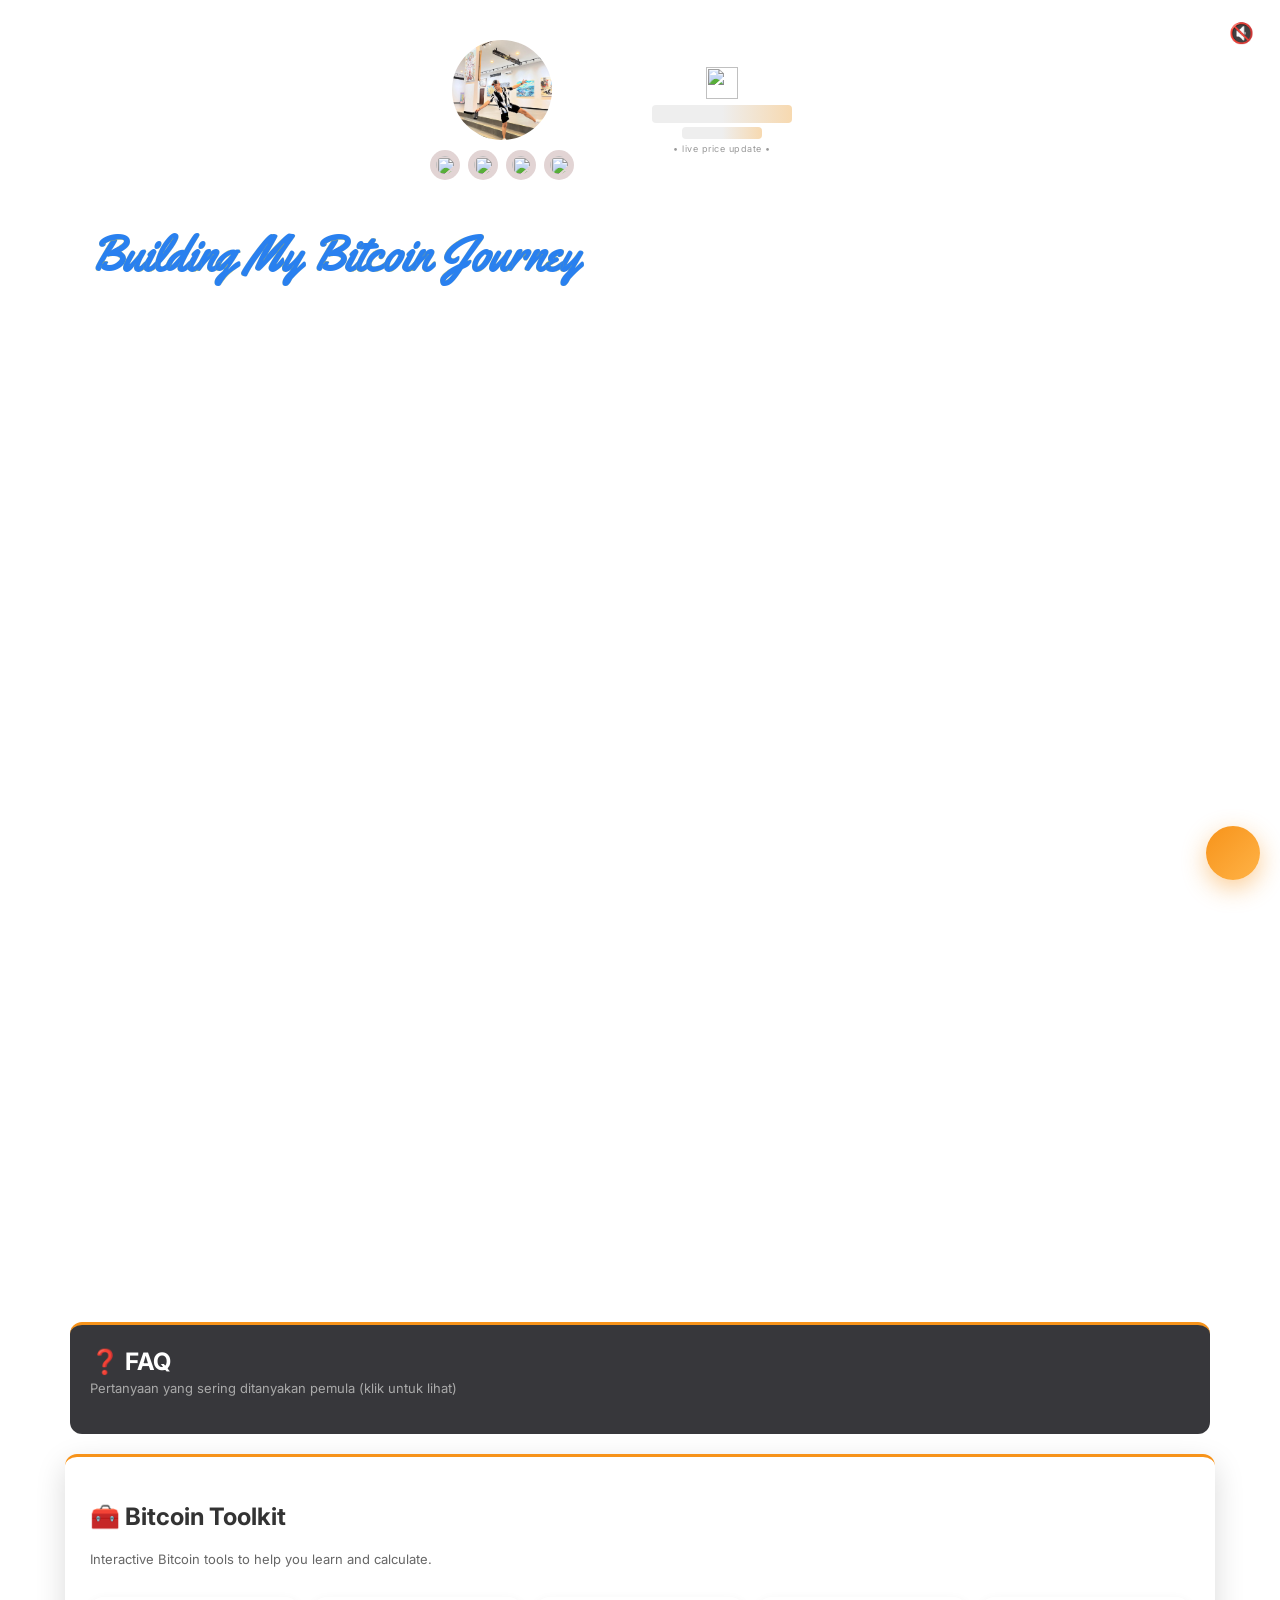
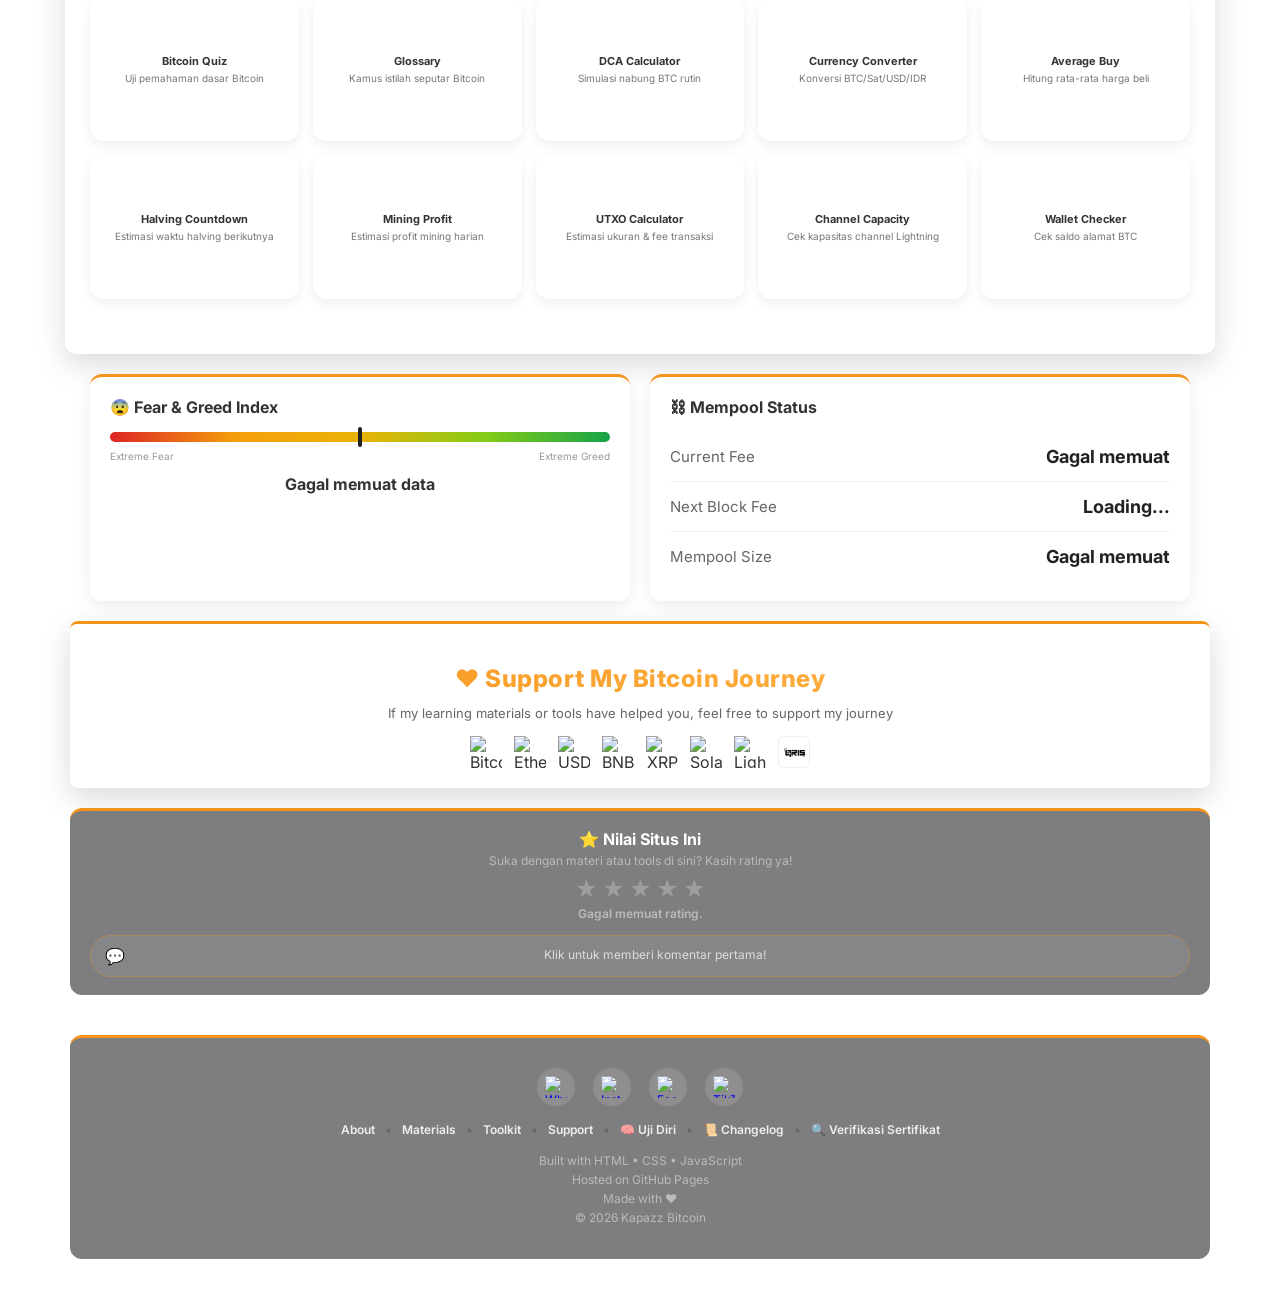
==== commit 8beb9d44: "tambah fitur cek sertifikat" ====
--- a/index.html
+++ b/index.html
@@ -999,7 +999,7 @@
                 <div class="input-box cert-input-box">
                     <input type="text" id="certNameInput" placeholder="Masukkan nama untuk sertifikat" maxlength="30">
                 </div>
-                <button type="button" class="calculate-btn" onclick="generateCertificate()">Generate
+                <button type="button" class="calculate-btn" id="certGenerateBtn" onclick="generateCertificate()">Generate
                     Sertifikat</button>
             </div>
 
@@ -1008,6 +1008,12 @@
                     <canvas id="certCanvas" width="1200" height="850"></canvas>
                 </div>
                 <button type="button" class="calculate-btn" id="certDownloadBtn">⬇️ Download</button>
+                <p class="cert-id-line">
+                    <span>Certificate ID: <strong id="certIdText"></strong></span>
+                    <span>— simpan untuk verifikasi</span>
+                    <button type="button" class="cert-id-copy-btn" id="certIdCopyBtn"
+                        aria-label="Salin Certificate ID">📋 Salin</button>
+                </p>
                 <button type="button" class="cert-back-btn" onclick="showCertForm()">← Ganti Nama</button>
             </div>
         </div>
@@ -1092,6 +1098,8 @@
             <a href="uji-diri/index.html">🧠 Uji Diri</a>
             <span>•</span>
             <a href="changelog/index.html">📜 Changelog</a>
+            <span>•</span>
+            <a href="verify/index.html">🔍 Verifikasi Sertifikat</a>
         </nav>
 
         <p>Built with HTML • CSS • JavaScript</p>
--- a/css/style.css
+++ b/css/style.css
@@ -1627,10 +1627,17 @@
     box-shadow: 0 8px 24px rgba(247, 147, 26, 0.45);
     z-index: 9990;
     transition: transform 0.2s ease, box-shadow 0.2s ease;
+    /* Paksa browser kasih tombol ini "layer" GPU sendiri, supaya tidak
+       ikut ke-repaint bareng konten yang di-scroll di belakangnya. */
+    transform: translateZ(0);
+    -webkit-transform: translateZ(0);
+    will-change: transform;
+    backface-visibility: hidden;
+    -webkit-backface-visibility: hidden;
 }
 
 .quick-nav-fab:hover {
-    transform: translateY(-3px) scale(1.05);
+    transform: translateZ(0) translateY(-3px) scale(1.05);
     box-shadow: 0 12px 30px rgba(247, 147, 26, 0.55);
 }
 
@@ -1833,6 +1840,14 @@
     .quick-nav-fab svg {
         width: 20px;
         height: 20px;
+    }
+
+    /* Tombol "kembali ke atas" ditumpuk berjejer VERTIKAL di atas tombol
+       pencarian (bukan tumpang tindih) -- khusus mobile, karena di
+       desktop kedua tombol ini sudah cukup berjauhan dan tidak bentrok. */
+    .scroll-top-btn {
+        right: 14px;
+        bottom: 68px;
     }
 
     .quick-nav-panel {
@@ -2692,4 +2707,44 @@
 #qrReaderWallet video {
     width: 100% !important;
     border-radius: 12px;
-}+}
+
+/* ==================================================
+   SERTIFIKAT: BARIS CERTIFICATE ID + TOMBOL SALIN
+   ================================================== */
+.cert-id-line {
+    display: flex;
+    flex-wrap: wrap;
+    align-items: center;
+    justify-content: center;
+    gap: 6px 8px;
+    margin: 12px 0 0 0;
+    font-size: 13px;
+    line-height: 1.6;
+    color: #666;
+}
+
+.cert-id-line strong {
+    font-family: 'Courier New', monospace;
+    font-size: 13px;
+    color: #222;
+    letter-spacing: 0.3px;
+    overflow-wrap: anywhere;
+}
+
+.cert-id-copy-btn {
+    min-height: 30px;
+    padding: 4px 10px;
+    border: 1px solid #f7931a;
+    border-radius: 8px;
+    background: rgba(247, 147, 26, 0.08);
+    color: #d97706;
+    font-size: 12px;
+    font-weight: 700;
+    cursor: pointer;
+    transition: background 0.2s ease;
+}
+
+.cert-id-copy-btn:hover {
+    background: rgba(247, 147, 26, 0.16);
+}
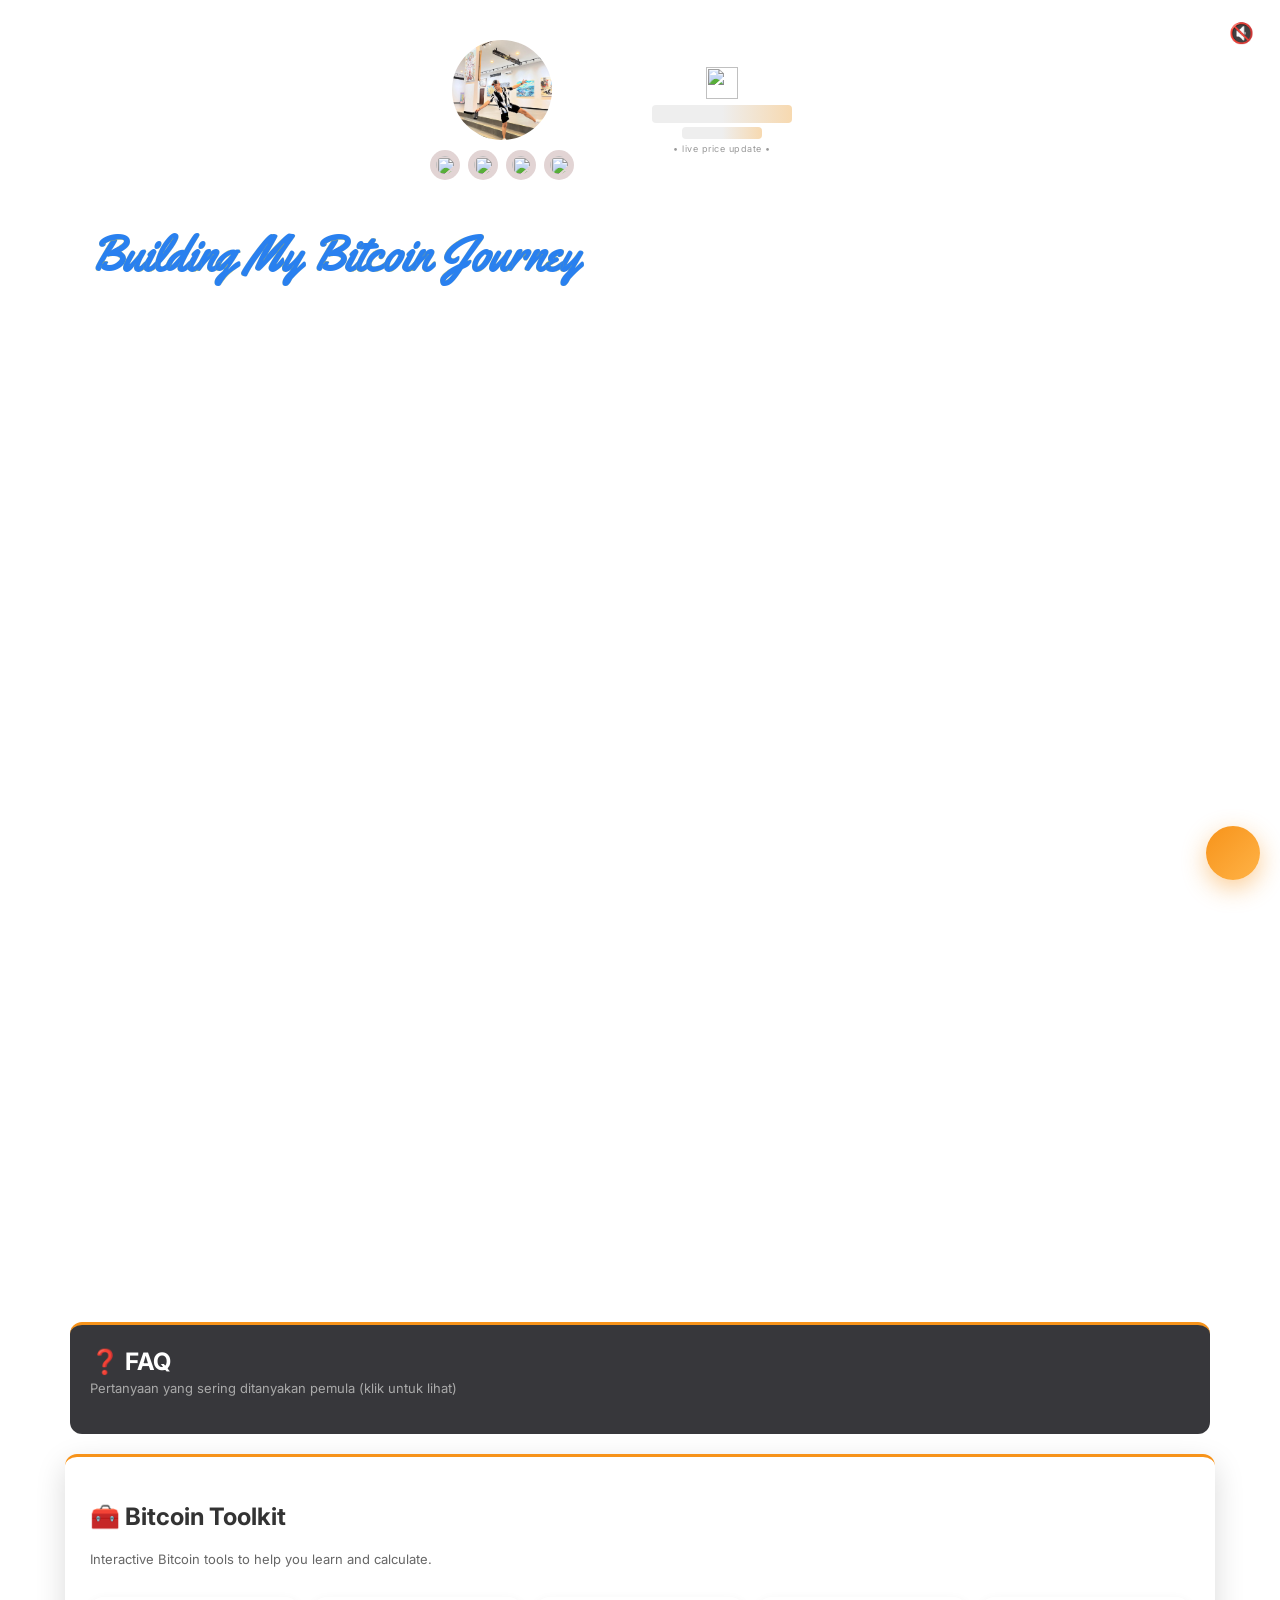
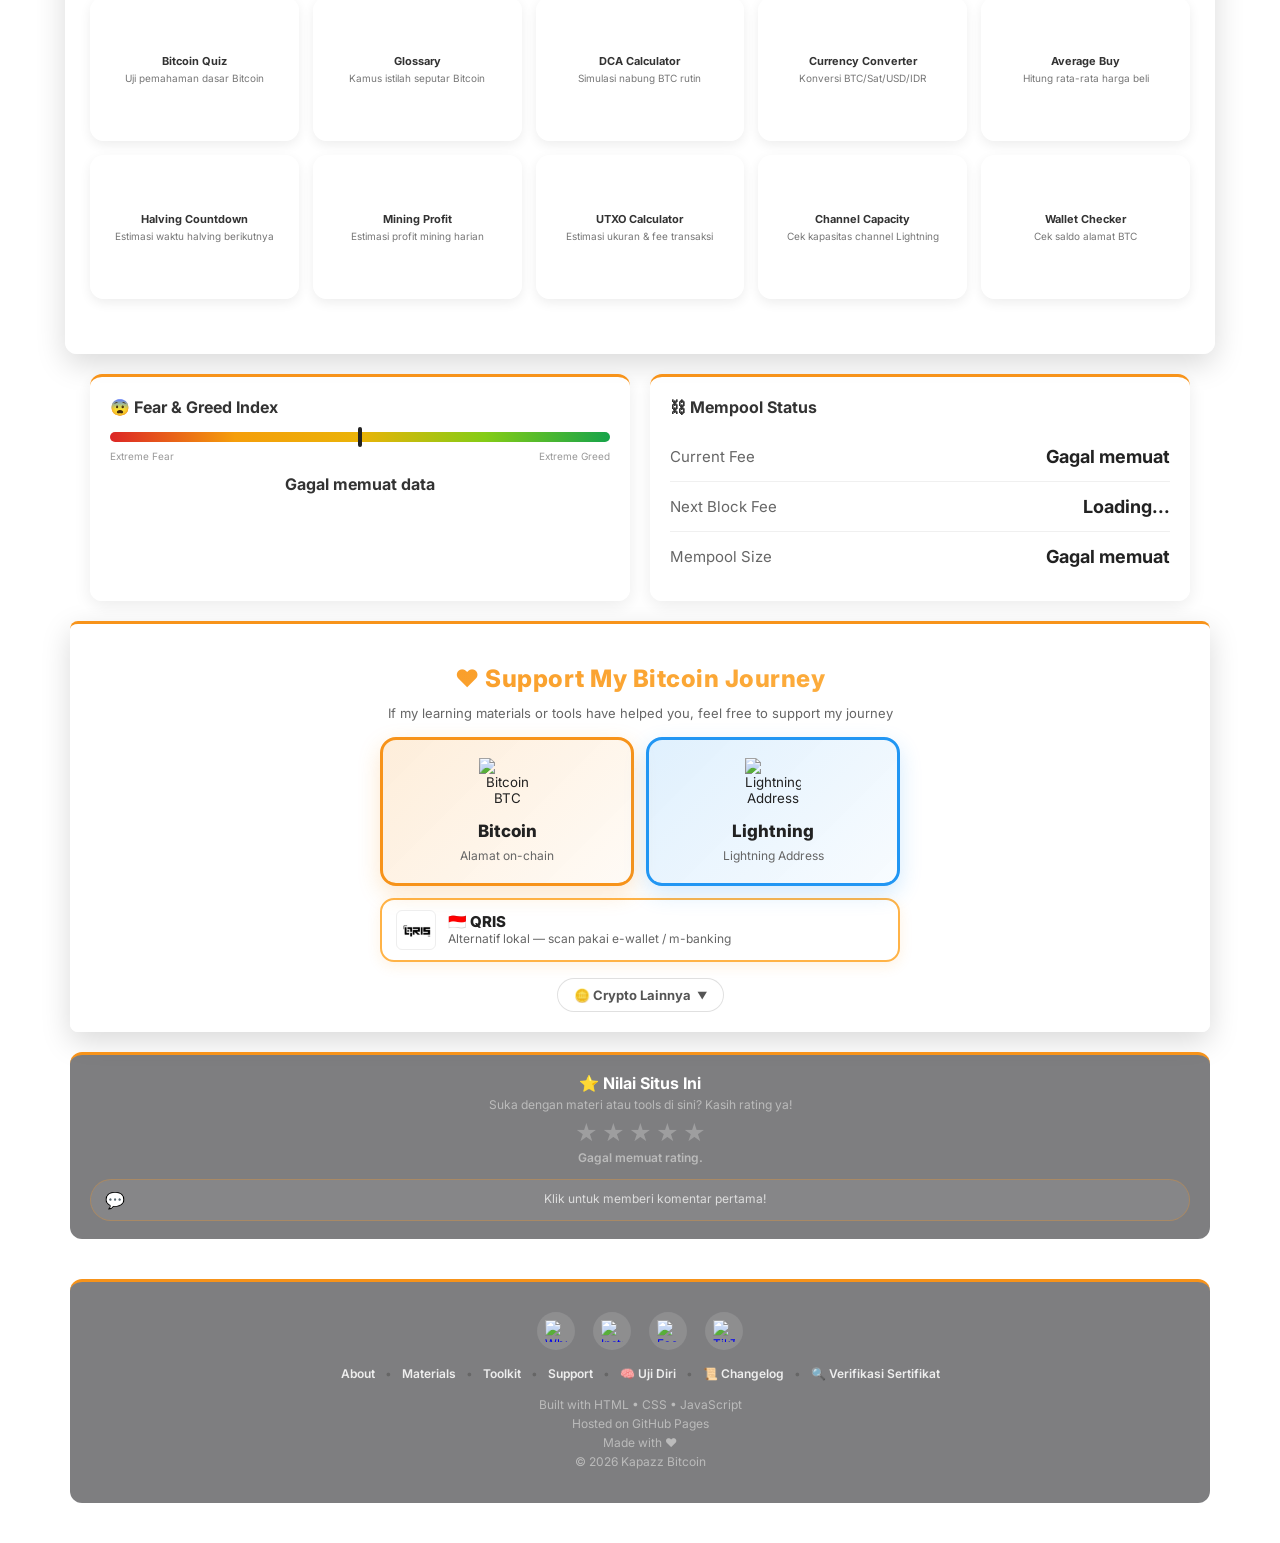
==== commit d07e85df: "update uji diri" ====
--- a/index.html
+++ b/index.html
@@ -258,11 +258,11 @@
                     <span class="faq-icon">+</span>
                 </button>
                 <div class="faq-answer">
-                    <p>Legal sebagai aset investasi/komoditas dan diawasi Bappebti (sekarang di bawah OJK), tapi
-                        <strong>belum</strong> sah sebagai alat pembayaran resmi menggantikan Rupiah. Jadi kamu boleh
-                        beli, simpan, dan jual Bitcoin lewat exchange berizin, tapi tidak bisa dipakai bayar belanja
-                        harian secara legal di Indonesia.
-                    </p>
+                    <p>Pengaturan dan pengawasan perdagangan aset keuangan digital, termasuk aset kripto, telah
+                        beralih dari Bappebti ke OJK. Transisi ini resmi tuntas 20 Januari 2026, dan OJK menerbitkan
+                        aturan baru (berlaku efektif 1 September 2026) yang mengatur perdagangan aset ini secara lebih
+                        rinci.</p>
+                    <p class="faq-updated">Terakhir diperbarui: September 2026</p>
                 </div>
             </div>
 
@@ -330,6 +330,7 @@
                         <strong>belajar dulu</strong> cara kerjanya (coba tools DCA Calculator di bawah) sebelum
                         menambah jumlah dana, dan jangan pakai uang yang kamu butuhkan untuk kebutuhan pokok.
                     </p>
+                    <p class="faq-updated">Terakhir diperbarui: September 2026</p>
                 </div>
             </div>
         </div>
@@ -957,23 +958,52 @@
         <h2 class="fuel-heading">❤️ Support My Bitcoin Journey</h2>
         <p class="fuel-subtitle">If my learning materials or tools have helped you, feel free to support my journey</p>
 
-        <div class="crypto-icons">
-            <img src="https://cdn.simpleicons.org/bitcoin/f7931a" width="50" height="50" class="icon-crypto"
-                loading="lazy" alt="Bitcoin BTC" onclick="openCryptoModal('btc')" style="cursor:pointer;">
-            <img src="https://cdn.simpleicons.org/ethereum/3c3c3d" width="50" height="50" class="icon-crypto"
-                loading="lazy" alt="Ethereum ETH" onclick="openCryptoModal('eth')" style="cursor:pointer;">
-            <img src="https://cdn.simpleicons.org/tether/26a17b" width="50" height="50" class="icon-crypto"
-                loading="lazy" alt="USDT BEP20" onclick="openCryptoModal('usdt')" style="cursor:pointer;">
-            <img src="https://cdn.simpleicons.org/binance/F0B90B" width="50" height="50" class="icon-crypto"
-                loading="lazy" alt="BNB" onclick="openCryptoModal('bnb')" style="cursor:pointer;">
-            <img src="https://cdn.simpleicons.org/xrp/25A768" width="50" height="50" class="icon-crypto" loading="lazy"
-                alt="XRP" onclick="openCryptoModal('xrp')" style="cursor:pointer;">
-            <img src="https://cdn.simpleicons.org/solana/9945FF" width="50" height="50" class="icon-crypto"
-                loading="lazy" alt="Solana SOL" onclick="openCryptoModal('sol')" style="cursor:pointer;">
-            <img src="https://cdn.simpleicons.org/lightning/2196f3" width="50" height="50" class="icon-crypto"
-                loading="lazy" alt="Lightning Address" onclick="openCryptoModal('lightning')" style="cursor:pointer;">
-            <img src="assets/img/qris-icon.png" width="50" height="50" class="icon-crypto icon-qris" loading="lazy"
-                alt="QRIS" onclick="openCryptoModal('qris')" style="cursor:pointer;">
+        <!-- TINGKAT 1: UTAMA (Bitcoin on-chain + Lightning Address) -->
+        <div class="support-primary">
+            <button type="button" class="support-card support-card--primary support-card--btc"
+                onclick="openCryptoModal('btc')">
+                <img src="https://cdn.simpleicons.org/bitcoin/f7931a" width="56" height="56"
+                    class="support-card-icon" loading="lazy" alt="Bitcoin BTC">
+                <span class="support-card-title">Bitcoin</span>
+                <span class="support-card-sub">Alamat on-chain</span>
+            </button>
+            <button type="button" class="support-card support-card--primary support-card--ln"
+                onclick="openCryptoModal('lightning')">
+                <img src="https://cdn.simpleicons.org/lightning/2196f3" width="56" height="56"
+                    class="support-card-icon" loading="lazy" alt="Lightning Address">
+                <span class="support-card-title">Lightning</span>
+                <span class="support-card-sub">Lightning Address</span>
+            </button>
+        </div>
+
+        <!-- TINGKAT 2: ALTERNATIF LOKAL (QRIS) -->
+        <button type="button" class="support-card support-card--local" onclick="openCryptoModal('qris')">
+            <img src="assets/img/qris-icon.png" width="40" height="40" class="support-card-icon support-card-icon--qris"
+                loading="lazy" alt="QRIS">
+            <span class="support-card-text">
+                <span class="support-card-title">🇮🇩 QRIS</span>
+                <span class="support-card-sub">Alternatif lokal — scan pakai e-wallet / m-banking</span>
+            </span>
+        </button>
+
+        <!-- TINGKAT 3: CRYPTO LAINNYA (collapsed default) -->
+        <button type="button" class="support-more-toggle" id="supportMoreToggle" onclick="toggleMoreCrypto(this)"
+            aria-expanded="false" aria-controls="supportMorePanel">
+            🪙 Crypto Lainnya <span class="support-more-arrow" aria-hidden="true">▼</span>
+        </button>
+        <div class="support-more-panel" id="supportMorePanel">
+            <div class="crypto-icons">
+                <img src="https://cdn.simpleicons.org/ethereum/3c3c3d" width="50" height="50" class="icon-crypto"
+                    loading="lazy" alt="Ethereum ETH" onclick="openCryptoModal('eth')" style="cursor:pointer;">
+                <img src="https://cdn.simpleicons.org/tether/26a17b" width="50" height="50" class="icon-crypto"
+                    loading="lazy" alt="USDT BEP20" onclick="openCryptoModal('usdt')" style="cursor:pointer;">
+                <img src="https://cdn.simpleicons.org/binance/F0B90B" width="50" height="50" class="icon-crypto"
+                    loading="lazy" alt="BNB" onclick="openCryptoModal('bnb')" style="cursor:pointer;">
+                <img src="https://cdn.simpleicons.org/xrp/25A768" width="50" height="50" class="icon-crypto"
+                    loading="lazy" alt="XRP" onclick="openCryptoModal('xrp')" style="cursor:pointer;">
+                <img src="https://cdn.simpleicons.org/solana/9945FF" width="50" height="50" class="icon-crypto"
+                    loading="lazy" alt="Solana SOL" onclick="openCryptoModal('sol')" style="cursor:pointer;">
+            </div>
         </div>
     </div>
 
--- a/css/style.css
+++ b/css/style.css
@@ -2748,3 +2748,213 @@
 .cert-id-copy-btn:hover {
     background: rgba(247, 147, 26, 0.16);
 }
+
+
+/* ==================================================
+   FAQ: BARIS "TERAKHIR DIPERBARUI"
+   ================================================== */
+.faq-answer .faq-updated {
+    margin: 10px 0 0 0;
+    font-size: 11px;
+    color: #a0a0a8;
+}
+
+/* ==================================================
+   SUPPORT MY JOURNEY: HIERARKI BERTINGKAT
+   Tingkat 1 = Bitcoin + Lightning (utama), Tingkat 2 = QRIS,
+   Tingkat 3 = Crypto Lainnya (collapsed)
+   ================================================== */
+.crypto-support .support-primary {
+    display: flex;
+    gap: 12px;
+    margin: 16px auto 0 auto;
+    max-width: 520px;
+}
+
+.crypto-support .support-card {
+    font-family: inherit;
+    color: #222;
+    background: #fff;
+    cursor: pointer;
+    -webkit-tap-highlight-color: transparent;
+    transition: transform 0.2s ease, box-shadow 0.2s ease;
+}
+
+.crypto-support .support-card:hover {
+    transform: translateY(-2px);
+}
+
+.crypto-support .support-card:active {
+    transform: scale(0.98);
+}
+
+.crypto-support .support-card--primary {
+    flex: 1 1 0;
+    min-width: 0;
+    display: flex;
+    flex-direction: column;
+    align-items: center;
+    justify-content: center;
+    gap: 6px;
+    padding: 18px 10px;
+    border: 3px solid #f7931a;
+    border-radius: 16px;
+}
+
+.crypto-support .support-card--btc {
+    background: linear-gradient(135deg, rgba(247, 147, 26, 0.16), rgba(247, 147, 26, 0.04));
+    box-shadow: 0 8px 22px rgba(247, 147, 26, 0.22);
+}
+
+.crypto-support .support-card--ln {
+    border-color: #2196f3;
+    background: linear-gradient(135deg, rgba(33, 150, 243, 0.14), rgba(33, 150, 243, 0.03));
+    box-shadow: 0 8px 22px rgba(33, 150, 243, 0.2);
+}
+
+.crypto-support .support-card--primary .support-card-icon {
+    width: 56px;
+    height: 56px;
+}
+
+.crypto-support .support-card--primary .support-card-title {
+    font-size: 17px;
+    font-weight: 800;
+}
+
+.crypto-support .support-card-title {
+    display: block;
+    line-height: 1.3;
+}
+
+.crypto-support .support-card-sub {
+    display: block;
+    font-size: 12px;
+    line-height: 1.4;
+    color: #666;
+}
+
+.crypto-support .support-card--local {
+    display: flex;
+    align-items: center;
+    gap: 12px;
+    width: 100%;
+    max-width: 520px;
+    margin: 12px auto 0 auto;
+    padding: 10px 14px;
+    text-align: left;
+    border: 2px solid #ffb347;
+    border-radius: 14px;
+    box-shadow: 0 4px 14px rgba(247, 147, 26, 0.12);
+}
+
+.crypto-support .support-card--local .support-card-icon {
+    flex: 0 0 auto;
+    width: 40px;
+    height: 40px;
+}
+
+.crypto-support .support-card-icon--qris {
+    border-radius: 6px;
+    border: 1px solid #eee;
+    background: #fff;
+    padding: 2px;
+    box-sizing: border-box;
+}
+
+.crypto-support .support-card--local .support-card-text {
+    min-width: 0;
+}
+
+.crypto-support .support-card--local .support-card-title {
+    font-size: 15px;
+    font-weight: 800;
+}
+
+.crypto-support .support-more-toggle {
+    display: inline-flex;
+    align-items: center;
+    gap: 6px;
+    margin-top: 16px;
+    padding: 8px 16px;
+    border: 1px solid rgba(0, 0, 0, 0.12);
+    border-radius: 20px;
+    background: rgba(255, 255, 255, 0.7);
+    color: #555;
+    font-family: inherit;
+    font-size: 13px;
+    font-weight: 700;
+    cursor: pointer;
+    transition: border-color 0.2s ease, color 0.2s ease;
+}
+
+.crypto-support .support-more-toggle:hover {
+    border-color: #f7931a;
+    color: #f7931a;
+}
+
+.crypto-support .support-more-arrow {
+    display: inline-block;
+    font-size: 10px;
+    transition: transform 0.3s ease;
+}
+
+.crypto-support .support-more-toggle[aria-expanded="true"] .support-more-arrow {
+    transform: rotate(180deg);
+}
+
+.crypto-support .support-more-panel {
+    max-height: 0;
+    opacity: 0;
+    overflow: hidden;
+    transition: max-height 0.35s ease, opacity 0.3s ease;
+}
+
+.crypto-support .support-more-panel.open {
+    opacity: 1;
+}
+
+@media (max-width: 480px) {
+    .crypto-support .support-primary {
+        gap: 10px;
+    }
+
+    .crypto-support .support-card--primary {
+        padding: 14px 6px;
+    }
+
+    .crypto-support .support-card--primary .support-card-icon {
+        width: 46px;
+        height: 46px;
+    }
+
+    .crypto-support .support-card--primary .support-card-title {
+        font-size: 15px;
+    }
+
+    .crypto-support .support-card-sub {
+        font-size: 11px;
+    }
+
+    .crypto-support .support-card--local {
+        padding: 9px 12px;
+    }
+
+    .crypto-support .support-card--local .support-card-icon {
+        width: 34px;
+        height: 34px;
+    }
+
+    .crypto-support .support-card--local .support-card-title {
+        font-size: 14px;
+    }
+}
+
+@media (prefers-reduced-motion: reduce) {
+
+    .crypto-support .support-more-panel,
+    .crypto-support .support-more-arrow,
+    .crypto-support .support-card {
+        transition: none;
+    }
+}
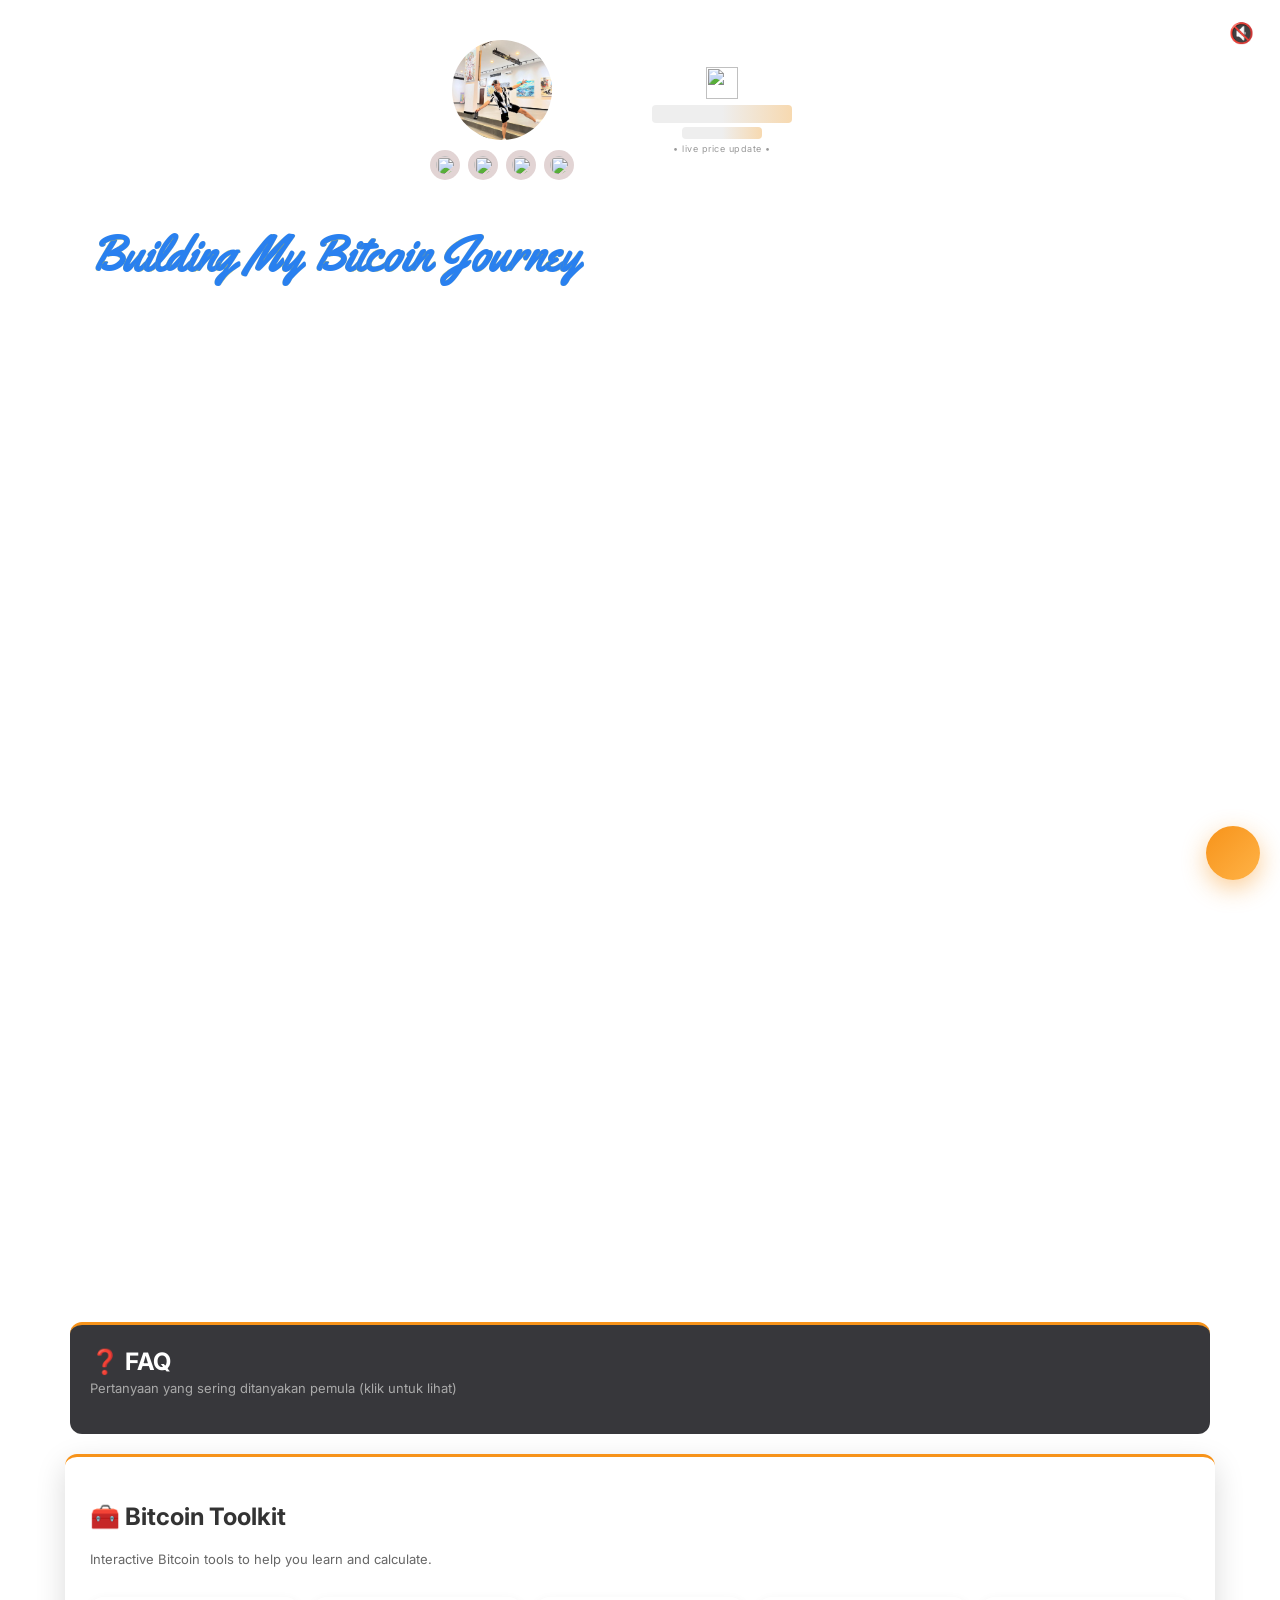
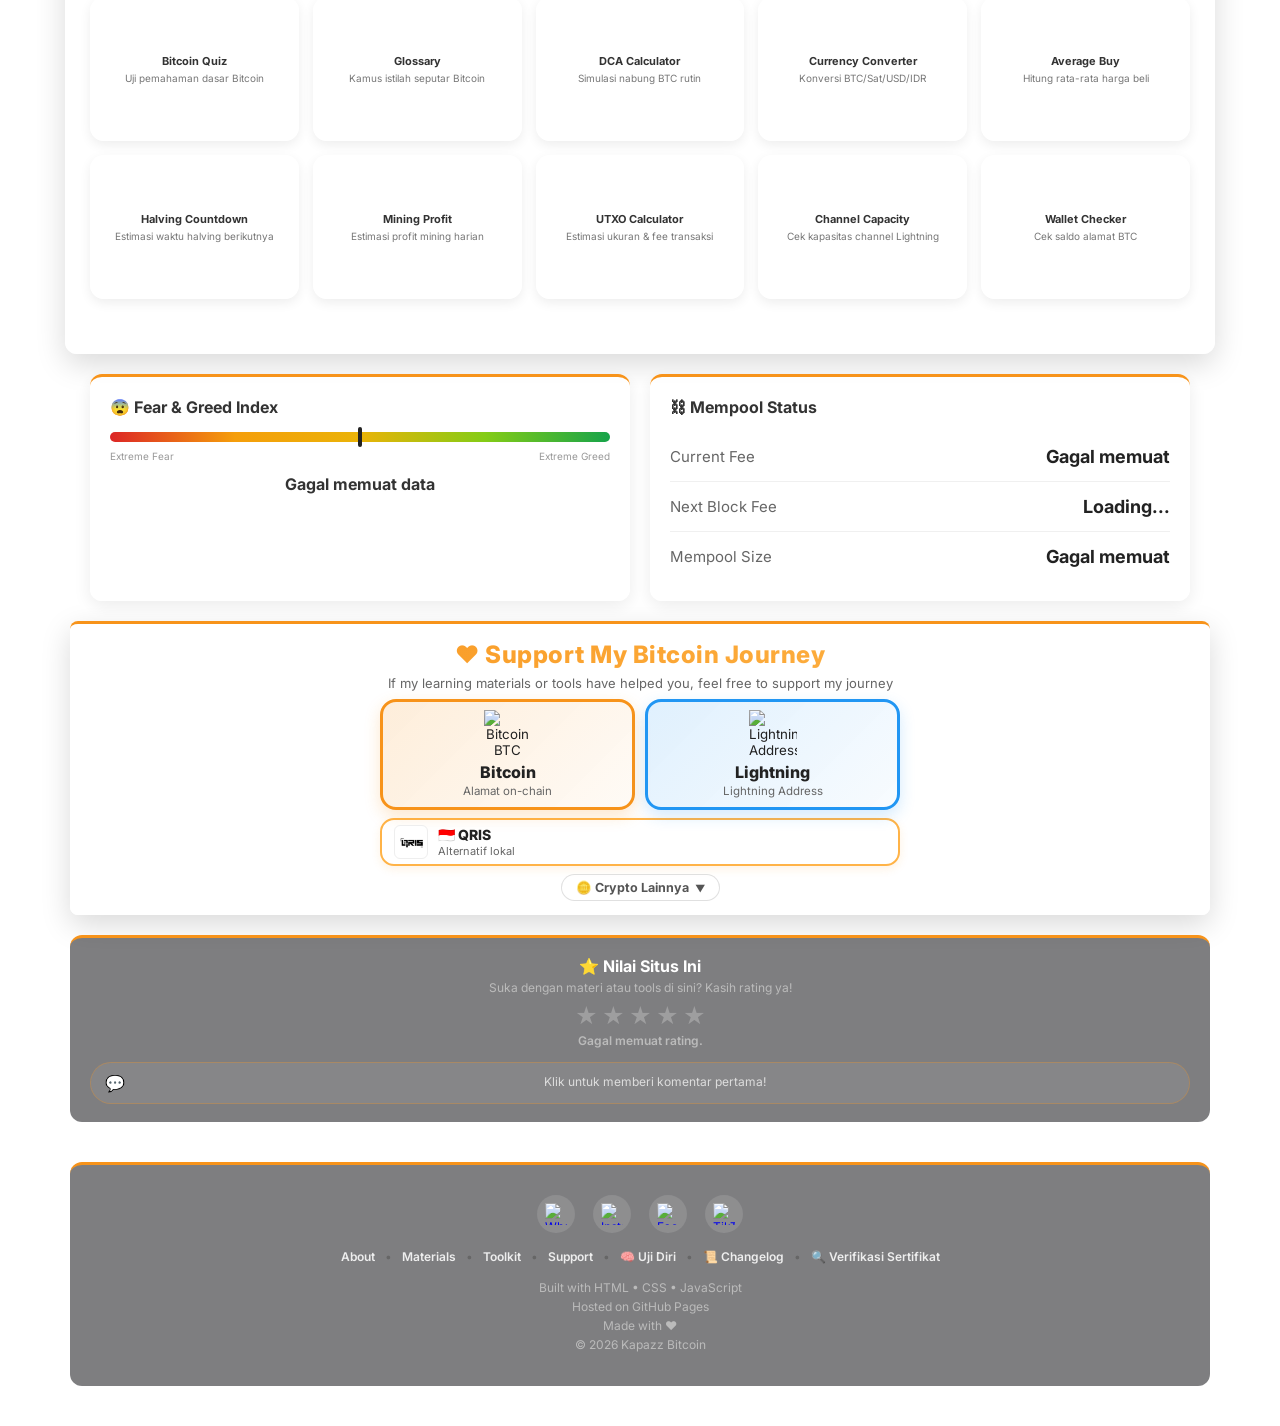
==== commit 124244df: "update ukuran css" ====
--- a/index.html
+++ b/index.html
@@ -976,21 +976,21 @@
             </button>
         </div>
 
-        <!-- TINGKAT 2: ALTERNATIF LOKAL (QRIS) -->
-        <button type="button" class="support-card support-card--local" onclick="openCryptoModal('qris')">
-            <img src="assets/img/qris-icon.png" width="40" height="40" class="support-card-icon support-card-icon--qris"
-                loading="lazy" alt="QRIS">
-            <span class="support-card-text">
-                <span class="support-card-title">🇮🇩 QRIS</span>
-                <span class="support-card-sub">Alternatif lokal — scan pakai e-wallet / m-banking</span>
-            </span>
-        </button>
-
-        <!-- TINGKAT 3: CRYPTO LAINNYA (collapsed default) -->
-        <button type="button" class="support-more-toggle" id="supportMoreToggle" onclick="toggleMoreCrypto(this)"
-            aria-expanded="false" aria-controls="supportMorePanel">
-            🪙 Crypto Lainnya <span class="support-more-arrow" aria-hidden="true">▼</span>
-        </button>
+        <!-- TINGKAT 2 (QRIS, alternatif lokal) + TINGKAT 3 (tombol Crypto Lainnya) dalam 1 baris -->
+        <div class="support-secondary">
+            <button type="button" class="support-card support-card--local" onclick="openCryptoModal('qris')">
+                <img src="assets/img/qris-icon.png" width="40" height="40"
+                    class="support-card-icon support-card-icon--qris" loading="lazy" alt="QRIS">
+                <span class="support-card-text">
+                    <span class="support-card-title">🇮🇩 QRIS</span>
+                    <span class="support-card-sub">Alternatif lokal</span>
+                </span>
+            </button>
+            <button type="button" class="support-more-toggle" id="supportMoreToggle" onclick="toggleMoreCrypto(this)"
+                aria-expanded="false" aria-controls="supportMorePanel">
+                🪙 Crypto Lainnya <span class="support-more-arrow" aria-hidden="true">▼</span>
+            </button>
+        </div>
         <div class="support-more-panel" id="supportMorePanel">
             <div class="crypto-icons">
                 <img src="https://cdn.simpleicons.org/ethereum/3c3c3d" width="50" height="50" class="icon-crypto"
--- a/css/style.css
+++ b/css/style.css
@@ -2762,12 +2762,26 @@
 /* ==================================================
    SUPPORT MY JOURNEY: HIERARKI BERTINGKAT
    Tingkat 1 = Bitcoin + Lightning (utama), Tingkat 2 = QRIS,
-   Tingkat 3 = Crypto Lainnya (collapsed)
+   Tingkat 3 = Crypto Lainnya (collapsed).
+   Tinggi kotak dibuat ringkas: jarak & padding dirapatkan,
+   bentuk kartu tetap sama (ikon di atas, judul di bawahnya).
    ================================================== */
+.crypto-support {
+    padding: 12px 20px 14px 20px;
+}
+
+.crypto-support .fuel-heading {
+    margin: 4px 0 14px 0;
+}
+
+.crypto-support .fuel-subtitle {
+    margin-bottom: 8px;
+}
+
 .crypto-support .support-primary {
     display: flex;
-    gap: 12px;
-    margin: 16px auto 0 auto;
+    gap: 10px;
+    margin: 8px auto 0 auto;
     max-width: 520px;
 }
 
@@ -2795,63 +2809,64 @@
     flex-direction: column;
     align-items: center;
     justify-content: center;
-    gap: 6px;
-    padding: 18px 10px;
+    gap: 2px;
+    padding: 8px 8px;
     border: 3px solid #f7931a;
     border-radius: 16px;
 }
 
 .crypto-support .support-card--btc {
     background: linear-gradient(135deg, rgba(247, 147, 26, 0.16), rgba(247, 147, 26, 0.04));
-    box-shadow: 0 8px 22px rgba(247, 147, 26, 0.22);
+    box-shadow: 0 6px 16px rgba(247, 147, 26, 0.22);
 }
 
 .crypto-support .support-card--ln {
     border-color: #2196f3;
     background: linear-gradient(135deg, rgba(33, 150, 243, 0.14), rgba(33, 150, 243, 0.03));
-    box-shadow: 0 8px 22px rgba(33, 150, 243, 0.2);
+    box-shadow: 0 6px 16px rgba(33, 150, 243, 0.2);
 }
 
 .crypto-support .support-card--primary .support-card-icon {
-    width: 56px;
-    height: 56px;
+    width: 48px;
+    height: 48px;
+    margin-bottom: 2px;
 }
 
 .crypto-support .support-card--primary .support-card-title {
-    font-size: 17px;
+    font-size: 16px;
     font-weight: 800;
 }
 
 .crypto-support .support-card-title {
     display: block;
-    line-height: 1.3;
+    line-height: 1.25;
 }
 
 .crypto-support .support-card-sub {
     display: block;
-    font-size: 12px;
-    line-height: 1.4;
+    font-size: 11.5px;
+    line-height: 1.3;
     color: #666;
 }
 
 .crypto-support .support-card--local {
     display: flex;
     align-items: center;
-    gap: 12px;
+    gap: 10px;
     width: 100%;
     max-width: 520px;
-    margin: 12px auto 0 auto;
-    padding: 10px 14px;
+    margin: 8px auto 0 auto;
+    padding: 5px 12px;
     text-align: left;
     border: 2px solid #ffb347;
     border-radius: 14px;
-    box-shadow: 0 4px 14px rgba(247, 147, 26, 0.12);
+    box-shadow: 0 3px 10px rgba(247, 147, 26, 0.12);
 }
 
 .crypto-support .support-card--local .support-card-icon {
     flex: 0 0 auto;
-    width: 40px;
-    height: 40px;
+    width: 34px;
+    height: 34px;
 }
 
 .crypto-support .support-card-icon--qris {
@@ -2867,22 +2882,26 @@
 }
 
 .crypto-support .support-card--local .support-card-title {
-    font-size: 15px;
+    font-size: 14px;
     font-weight: 800;
+}
+
+.crypto-support .support-card--local .support-card-sub {
+    font-size: 11px;
 }
 
 .crypto-support .support-more-toggle {
     display: inline-flex;
     align-items: center;
     gap: 6px;
-    margin-top: 16px;
-    padding: 8px 16px;
+    margin-top: 8px;
+    padding: 5px 14px;
     border: 1px solid rgba(0, 0, 0, 0.12);
-    border-radius: 20px;
+    border-radius: 18px;
     background: rgba(255, 255, 255, 0.7);
     color: #555;
     font-family: inherit;
-    font-size: 13px;
+    font-size: 12.5px;
     font-weight: 700;
     cursor: pointer;
     transition: border-color 0.2s ease, color 0.2s ease;
@@ -2915,17 +2934,21 @@
 }
 
 @media (max-width: 480px) {
+    .crypto-support {
+        padding: 12px 16px 14px 16px;
+    }
+
     .crypto-support .support-primary {
-        gap: 10px;
+        gap: 8px;
     }
 
     .crypto-support .support-card--primary {
-        padding: 14px 6px;
+        padding: 7px 6px;
     }
 
     .crypto-support .support-card--primary .support-card-icon {
-        width: 46px;
-        height: 46px;
+        width: 44px;
+        height: 44px;
     }
 
     .crypto-support .support-card--primary .support-card-title {
@@ -2937,16 +2960,21 @@
     }
 
     .crypto-support .support-card--local {
-        padding: 9px 12px;
+        gap: 8px;
+        padding: 5px 10px;
     }
 
     .crypto-support .support-card--local .support-card-icon {
-        width: 34px;
-        height: 34px;
+        width: 32px;
+        height: 32px;
     }
 
     .crypto-support .support-card--local .support-card-title {
-        font-size: 14px;
+        font-size: 13.5px;
+    }
+
+    .crypto-support .support-card--local .support-card-sub {
+        font-size: 10.5px;
     }
 }
 
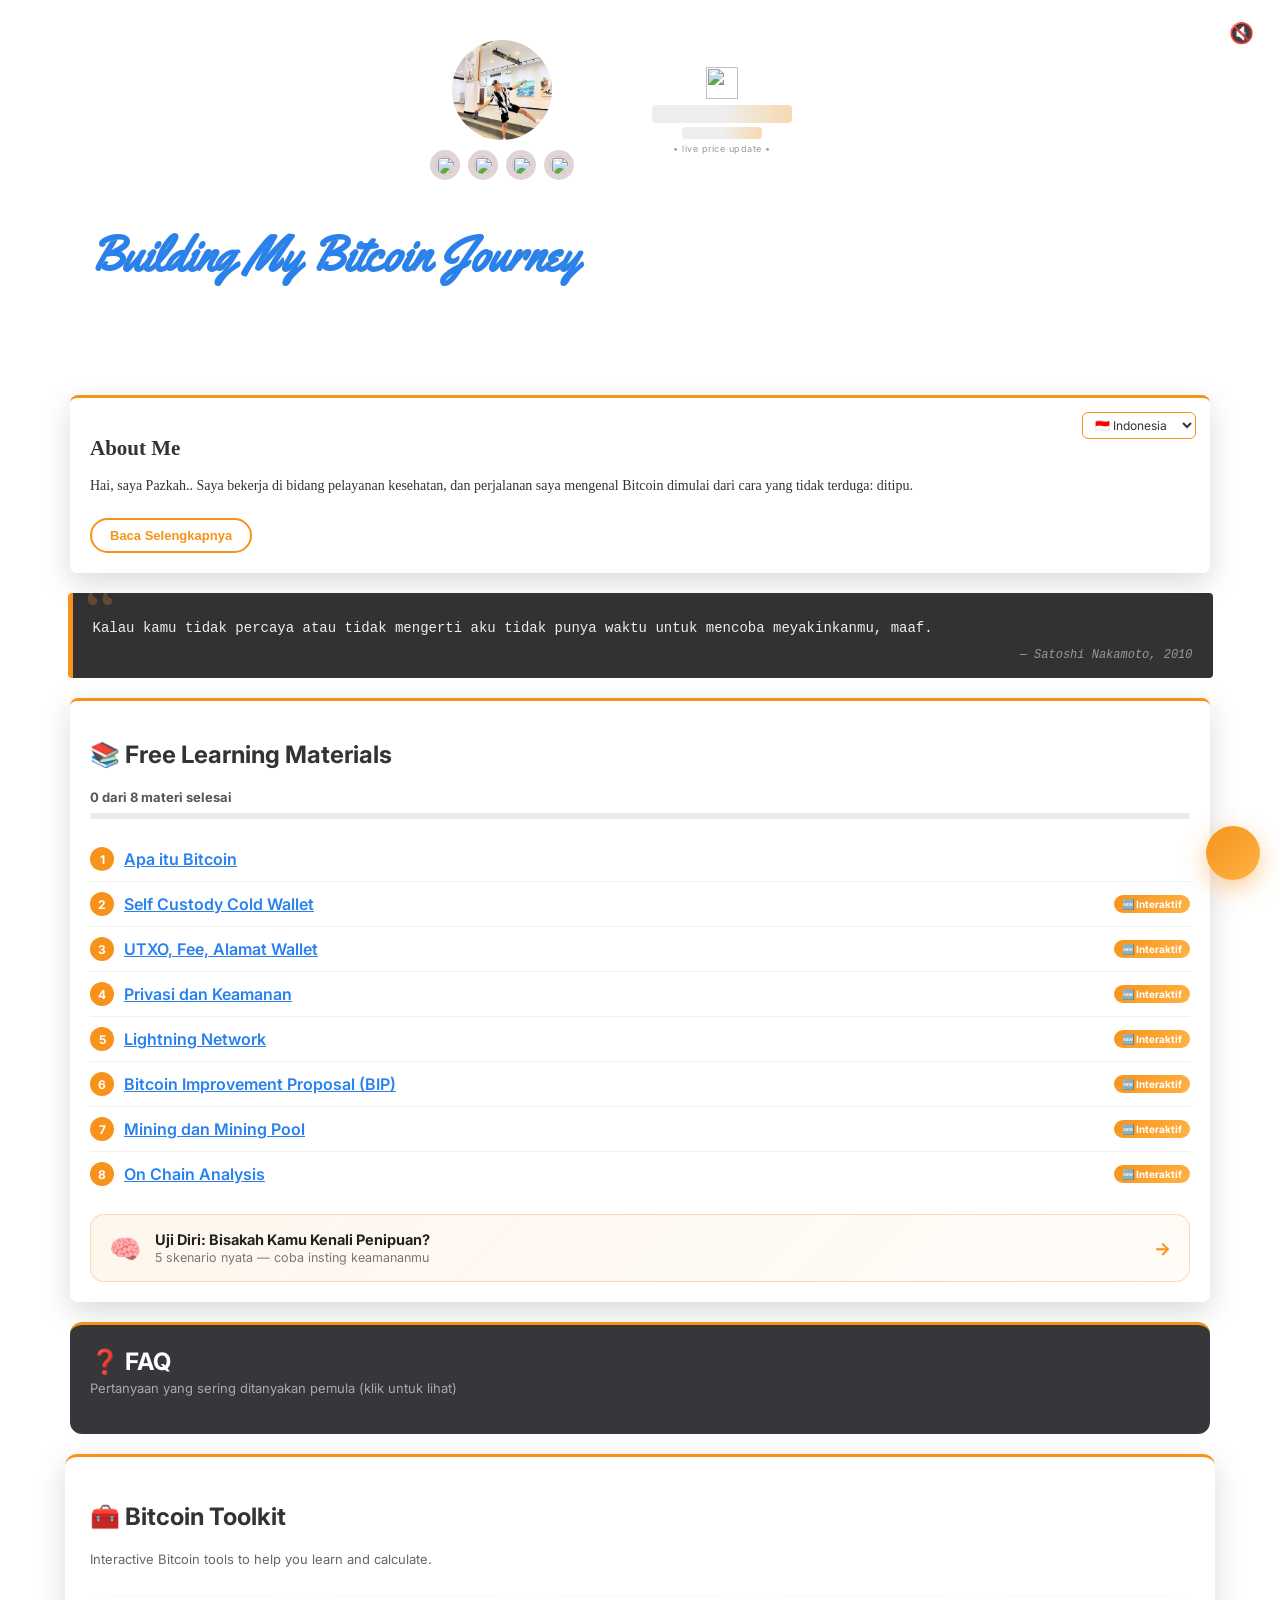
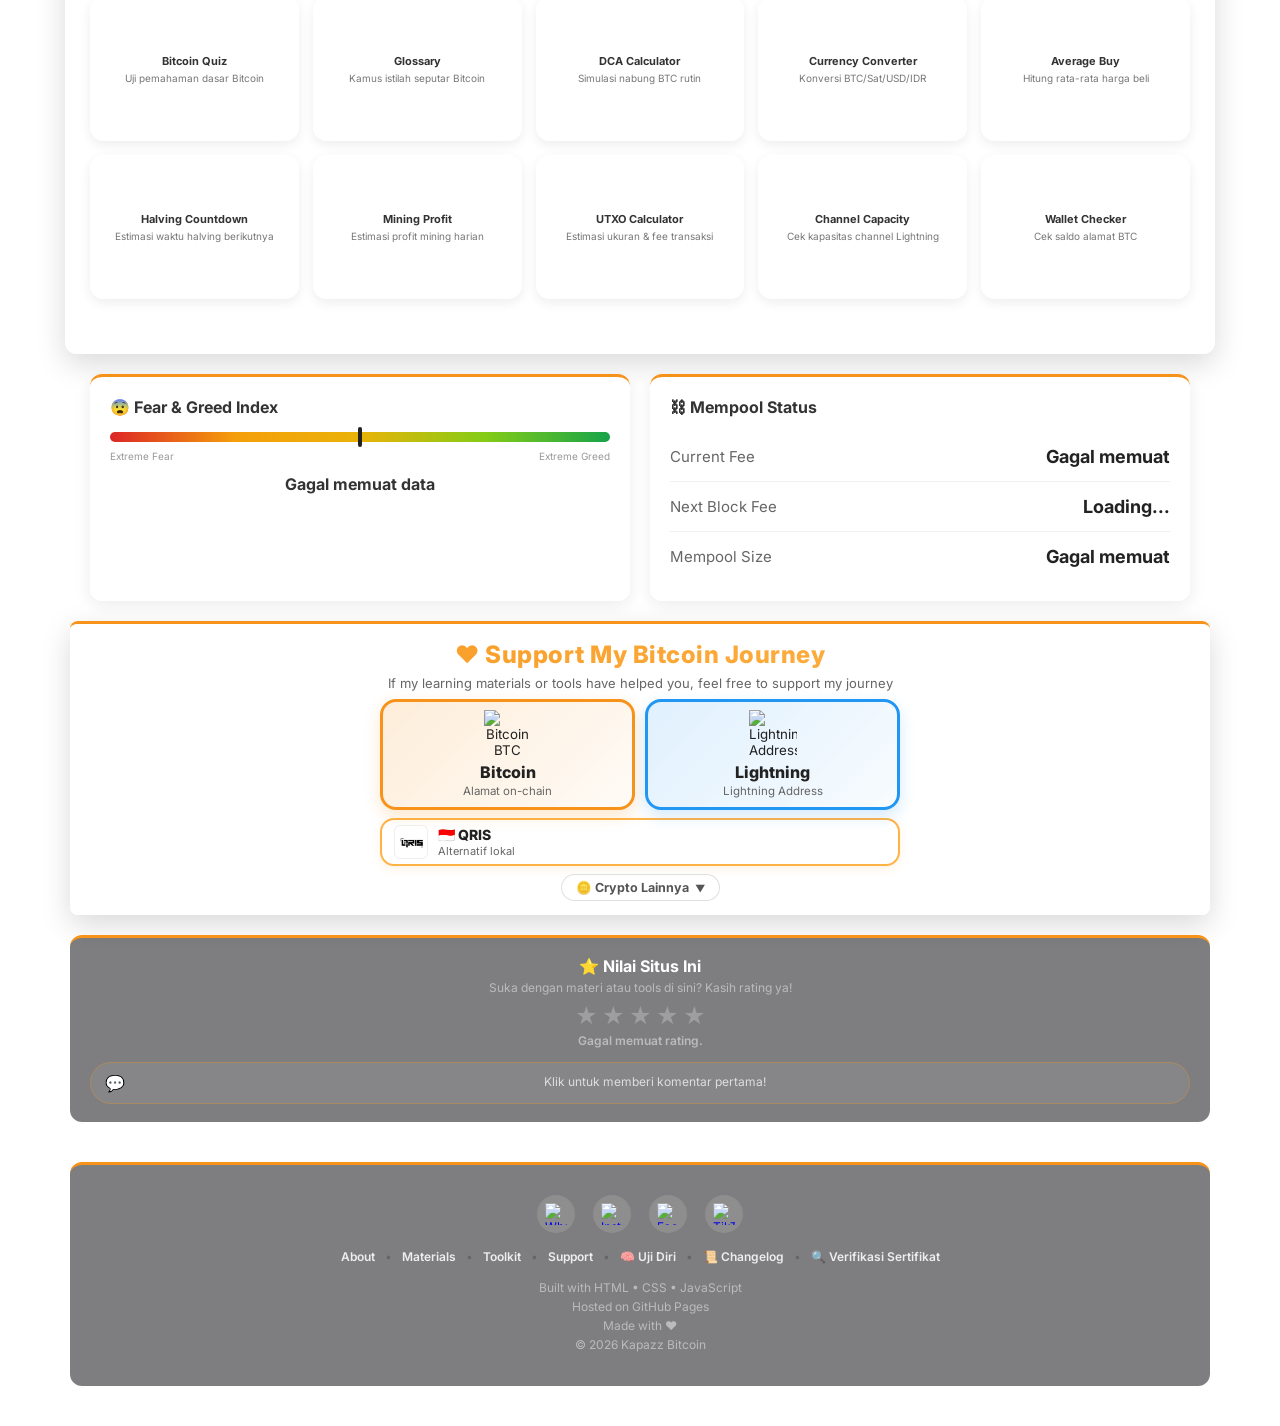
==== commit 43905589: "menambah desain sertifikat baru" ====
--- a/index.html
+++ b/index.html
@@ -187,8 +187,8 @@
         <div class="learning-progress-bar">
             <div class="learning-progress-fill" id="learningProgressFill" style="width:0%;"></div>
         </div>
-        <button type="button" class="calculate-btn cert-generate-btn" id="certOpenBtn" style="display:none;"
-            onclick="openCertModal()">🎓 Buat Sertifikatku</button>
+        <button type="button" class="calculate-btn cert-generate-btn" id="examOpenBtn" style="display:none;"
+            onclick="openExamModal()">📝 Ikuti Ujian Akhir</button>
         <a href="#" class="continue-learning-btn" id="continueLearningBtn" style="display:none;">
             <span class="continue-learning-icon">↩️</span>
             <span class="continue-learning-text">Lanjutkan dari...</span>
@@ -1029,13 +1029,15 @@
                 <div class="input-box cert-input-box">
                     <input type="text" id="certNameInput" placeholder="Masukkan nama untuk sertifikat" maxlength="30">
                 </div>
+                <p class="cert-modal-note">Periksa ejaan namamu — sertifikat hanya bisa dibuat sekali setelah lulus ujian.</p>
+                <p class="cert-error" id="certError" role="alert" style="display:none;"></p>
                 <button type="button" class="calculate-btn" id="certGenerateBtn" onclick="generateCertificate()">Generate
                     Sertifikat</button>
             </div>
 
             <div id="certPreviewView" style="display:none;">
                 <div class="cert-canvas-wrap">
-                    <canvas id="certCanvas" width="1200" height="850"></canvas>
+                    <canvas id="certCanvas" width="1478" height="1064"></canvas>
                 </div>
                 <button type="button" class="calculate-btn" id="certDownloadBtn">⬇️ Download</button>
                 <p class="cert-id-line">
@@ -1043,8 +1045,9 @@
                     <span>— simpan untuk verifikasi</span>
                     <button type="button" class="cert-id-copy-btn" id="certIdCopyBtn"
                         aria-label="Salin Certificate ID">📋 Salin</button>
+                    <button type="button" class="cert-id-copy-btn" id="certLinkCopyBtn"
+                        aria-label="Salin link verifikasi">🔗 Salin Link Verifikasi</button>
                 </p>
-                <button type="button" class="cert-back-btn" onclick="showCertForm()">← Ganti Nama</button>
             </div>
         </div>
     </div>
@@ -1169,6 +1172,26 @@
         </div>
     </div>
 
+    <!-- ===== MODAL UJIAN AKHIR (isi dirender oleh js/exam.js) ===== -->
+    <div class="tool-modal-backdrop" id="examModalBackdrop" onclick="closeExamModalOnBackdrop(event)">
+        <div class="tool-display exam-modal-box anim-fade-scale" id="examModalBox" role="dialog" aria-modal="true"
+            aria-label="Ujian Akhir">
+            <button class="modal-close-btn" onclick="closeExamModal()" aria-label="Tutup">✕</button>
+            <div id="examView"></div>
+        </div>
+    </div>
+
+    <!-- ===== DIALOG KONFIRMASI UJIAN / SERTIFIKAT (dipakai js/exam.js) ===== -->
+    <div class="exam-confirm-backdrop" id="examConfirmBackdrop">
+        <div class="exam-confirm-box" role="alertdialog" aria-modal="true" aria-labelledby="examConfirmMsg">
+            <p class="exam-confirm-msg" id="examConfirmMsg"></p>
+            <div class="exam-confirm-actions">
+                <button type="button" class="exam-confirm-no" id="examConfirmNo">Batal</button>
+                <button type="button" class="exam-confirm-yes" id="examConfirmYes">Ya, tutup</button>
+            </div>
+        </div>
+    </div>
+
     <script src="js/script.js"></script>
     <script src="js/about-translations.js"></script>
     <script src="js/tools/core.js"></script>
@@ -1184,6 +1207,10 @@
     <script src="js/tools/glossary.js"></script>
     <script src="js/ratings.js"></script>
     <script src="js/comments.js"></script>
+    <script src="js/exam-questions.js"></script>
+    <script src="js/exam.js"></script>
+    <script src="js/vendor/qrcode.js"></script>
+    <script src="js/certificate.js"></script>
 </body>
 
 </html>
--- a/css/style.css
+++ b/css/style.css
@@ -2986,3 +2986,396 @@
         transition: none;
     }
 }
+
+
+/* ==================================================
+   UJIAN AKHIR (modal) — js/exam.js
+   Modal putih + aksen oranye, sama gaya dengan modal Bitcoin Quiz
+   dan Sertifikat. Dirancang mobile-first (soal, pilihan, review).
+   ================================================== */
+.exam-modal-box {
+    max-width: 560px;
+    max-height: 90vh;
+    max-height: 90dvh;
+    text-align: left;
+    overflow-x: hidden;
+    -webkit-overflow-scrolling: touch;
+}
+
+.exam-modal-box .exam-title {
+    margin: 0 0 6px 0;
+    text-align: center;
+    font-size: 20px;
+    color: #222;
+}
+
+.exam-modal-box .exam-meta {
+    margin: 0 0 14px 0;
+    text-align: center;
+    font-size: 12.5px;
+    line-height: 1.5;
+    color: #888;
+}
+
+.exam-progress {
+    margin-bottom: 14px;
+}
+
+.exam-progress-text {
+    margin: 0 0 6px 0;
+    font-size: 14px;
+    font-weight: 800;
+    color: #f7931a;
+}
+
+.exam-progress-bar {
+    height: 8px;
+    border-radius: 6px;
+    background: #f1f1f1;
+    overflow: hidden;
+}
+
+.exam-progress-fill {
+    height: 100%;
+    border-radius: 6px;
+    background: linear-gradient(90deg, #f7931a, #ffb347);
+    transition: width 0.3s ease;
+}
+
+.exam-question {
+    margin: 0 0 14px 0;
+    font-size: 17px;
+    font-weight: 700;
+    line-height: 1.5;
+    color: #222;
+    overflow-wrap: anywhere;
+}
+
+.exam-options {
+    display: flex;
+    flex-direction: column;
+    gap: 10px;
+    margin-bottom: 16px;
+}
+
+.exam-option {
+    display: flex;
+    align-items: flex-start;
+    gap: 12px;
+    width: 100%;
+    min-height: 48px;
+    padding: 12px 14px;
+    border: 2px solid #e8e8e8;
+    border-radius: 12px;
+    background: #fff;
+    color: #222;
+    font-family: inherit;
+    font-size: 15px;
+    line-height: 1.45;
+    text-align: left;
+    cursor: pointer;
+    -webkit-tap-highlight-color: transparent;
+    transition: border-color 0.2s ease, background 0.2s ease;
+}
+
+.exam-option:hover {
+    border-color: #ffb347;
+}
+
+.exam-option-dot {
+    flex: 0 0 auto;
+    width: 20px;
+    height: 20px;
+    margin-top: 1px;
+    border: 2px solid #c8c8c8;
+    border-radius: 50%;
+    box-sizing: border-box;
+    transition: border-color 0.2s ease, background 0.2s ease, box-shadow 0.2s ease;
+}
+
+.exam-option-text {
+    flex: 1;
+    min-width: 0;
+    overflow-wrap: anywhere;
+}
+
+.exam-option.selected {
+    border-color: #f7931a;
+    background: rgba(247, 147, 26, 0.1);
+}
+
+.exam-option.selected .exam-option-dot {
+    border-color: #f7931a;
+    background: #f7931a;
+    box-shadow: inset 0 0 0 3px #fff;
+}
+
+.exam-next-btn {
+    width: 100%;
+    min-height: 48px;
+}
+
+.exam-next-btn:disabled {
+    opacity: 0.45;
+    cursor: not-allowed;
+    box-shadow: none;
+}
+
+/* ---------- HASIL ---------- */
+.exam-result {
+    padding: 18px 16px;
+    margin-bottom: 18px;
+    border-radius: 14px;
+    text-align: center;
+}
+
+.exam-result--pass {
+    background: rgba(22, 163, 74, 0.1);
+    border: 1px solid rgba(22, 163, 74, 0.35);
+}
+
+.exam-result--fail {
+    background: rgba(247, 147, 26, 0.1);
+    border: 1px solid rgba(247, 147, 26, 0.35);
+}
+
+.exam-score {
+    margin: 0 0 6px 0;
+    font-size: 22px;
+    font-weight: 800;
+    color: #222;
+}
+
+.exam-result-msg {
+    margin: 0 0 14px 0;
+    font-size: 16px;
+    font-weight: 700;
+    color: #333;
+}
+
+.exam-result--pass .exam-result-msg {
+    color: #15803d;
+}
+
+.exam-actions {
+    display: flex;
+    flex-direction: column;
+    gap: 8px;
+}
+
+.exam-action-btn {
+    width: 100%;
+    min-height: 48px;
+}
+
+.exam-secondary-btn {
+    width: 100%;
+    min-height: 46px;
+    padding: 10px 16px;
+    border: 2px solid #e0e0e0;
+    border-radius: 12px;
+    background: #fff;
+    color: #555;
+    font-family: inherit;
+    font-size: 14.5px;
+    font-weight: 700;
+    cursor: pointer;
+}
+
+.exam-secondary-btn:hover {
+    border-color: #f7931a;
+    color: #f7931a;
+}
+
+@media (max-width: 480px) {
+    .exam-modal-box {
+        padding: 18px 14px;
+    }
+
+    .exam-modal-box .exam-title {
+        font-size: 18px;
+    }
+
+    .exam-question {
+        font-size: 16px;
+    }
+
+    .exam-option {
+        padding: 11px 12px;
+        font-size: 14.5px;
+    }
+
+    .exam-score {
+        font-size: 20px;
+    }
+}
+
+@media (prefers-reduced-motion: reduce) {
+
+    .exam-progress-fill,
+    .exam-option,
+    .exam-option-dot {
+        transition: none;
+    }
+}
+
+/* ---------- LAYAR PEMBUKA UJIAN ---------- */
+.exam-last {
+    margin: 14px 0 14px 0;
+    padding: 10px 14px;
+    border-radius: 12px;
+    text-align: center;
+    font-size: 14.5px;
+    font-weight: 800;
+}
+
+.exam-last--pass {
+    background: rgba(22, 163, 74, 0.1);
+    border: 1px solid rgba(22, 163, 74, 0.35);
+    color: #15803d;
+}
+
+.exam-last--fail {
+    background: rgba(247, 147, 26, 0.1);
+    border: 1px solid rgba(247, 147, 26, 0.35);
+    color: #c2410c;
+}
+
+.exam-rules {
+    margin: 0 0 14px 0;
+    padding: 0 0 0 20px;
+    font-size: 15px;
+    line-height: 1.6;
+    color: #444;
+}
+
+.exam-rules li {
+    margin-bottom: 4px;
+}
+
+.exam-cert-warning {
+    margin: 0 0 16px 0;
+    padding: 12px 14px;
+    border-radius: 12px;
+    border: 1px solid rgba(247, 147, 26, 0.4);
+    background: rgba(247, 147, 26, 0.1);
+    font-size: 14px;
+    line-height: 1.55;
+    color: #7c3a05;
+}
+
+.exam-start-btn {
+    width: 100%;
+    min-height: 48px;
+}
+
+.exam-cert-note {
+    margin: 10px 0 0 0;
+    font-size: 12.5px;
+    color: #777;
+}
+
+/* ---------- DIALOG KONFIRMASI ---------- */
+.exam-confirm-backdrop {
+    position: fixed;
+    inset: 0;
+    z-index: 10050;
+    display: flex;
+    align-items: center;
+    justify-content: center;
+    padding: 20px;
+    background: rgba(10, 10, 15, 0.6);
+    opacity: 0;
+    visibility: hidden;
+    transition: opacity 0.2s ease;
+}
+
+.exam-confirm-backdrop.open {
+    opacity: 1;
+    visibility: visible;
+}
+
+.exam-confirm-box {
+    width: 100%;
+    max-width: 380px;
+    padding: 20px 18px 18px 18px;
+    border-radius: 18px;
+    background: #fff;
+    box-shadow: 0 20px 50px rgba(0, 0, 0, 0.35);
+}
+
+.exam-confirm-msg {
+    margin: 0 0 16px 0;
+    font-size: 15.5px;
+    font-weight: 600;
+    line-height: 1.55;
+    color: #222;
+}
+
+.exam-confirm-actions {
+    display: flex;
+    gap: 10px;
+}
+
+.exam-confirm-actions button {
+    flex: 1 1 0;
+    min-width: 0;
+    min-height: 48px;
+    padding: 10px 12px;
+    border-radius: 12px;
+    font-family: inherit;
+    font-size: 15px;
+    font-weight: 700;
+    cursor: pointer;
+}
+
+.exam-confirm-no {
+    border: 2px solid #e0e0e0;
+    background: #fff;
+    color: #555;
+}
+
+.exam-confirm-yes {
+    border: 2px solid #f7931a;
+    background: #f7931a;
+    color: #fff;
+}
+
+/* ---------- MODAL SERTIFIKAT: catatan & pesan error ---------- */
+.cert-modal-note {
+    margin: 8px 0 0 0;
+    font-size: 12.5px;
+    line-height: 1.5;
+    color: #777;
+    text-align: center;
+}
+
+.cert-error {
+    margin: 10px 0 0 0;
+    padding: 10px 12px;
+    border-radius: 10px;
+    border: 1px solid rgba(220, 38, 38, 0.35);
+    background: rgba(220, 38, 38, 0.08);
+    font-size: 13.5px;
+    line-height: 1.5;
+    color: #b91c1c;
+}
+
+/* ==================================================
+   FONT SERTIFIKAT (self-host, lisensi OFL) — dipakai canvas di js/certificate.js
+   ================================================== */
+@font-face {
+    font-family: 'Merriweather';
+    font-style: normal;
+    font-weight: 700;
+    font-display: swap;
+    src: url('../assets/fonts/merriweather-700.woff2') format('woff2');
+}
+
+@font-face {
+    font-family: 'Noto Sans';
+    font-style: normal;
+    font-weight: 500;
+    font-display: swap;
+    src: url('../assets/fonts/noto-sans-500.woff2') format('woff2');
+}
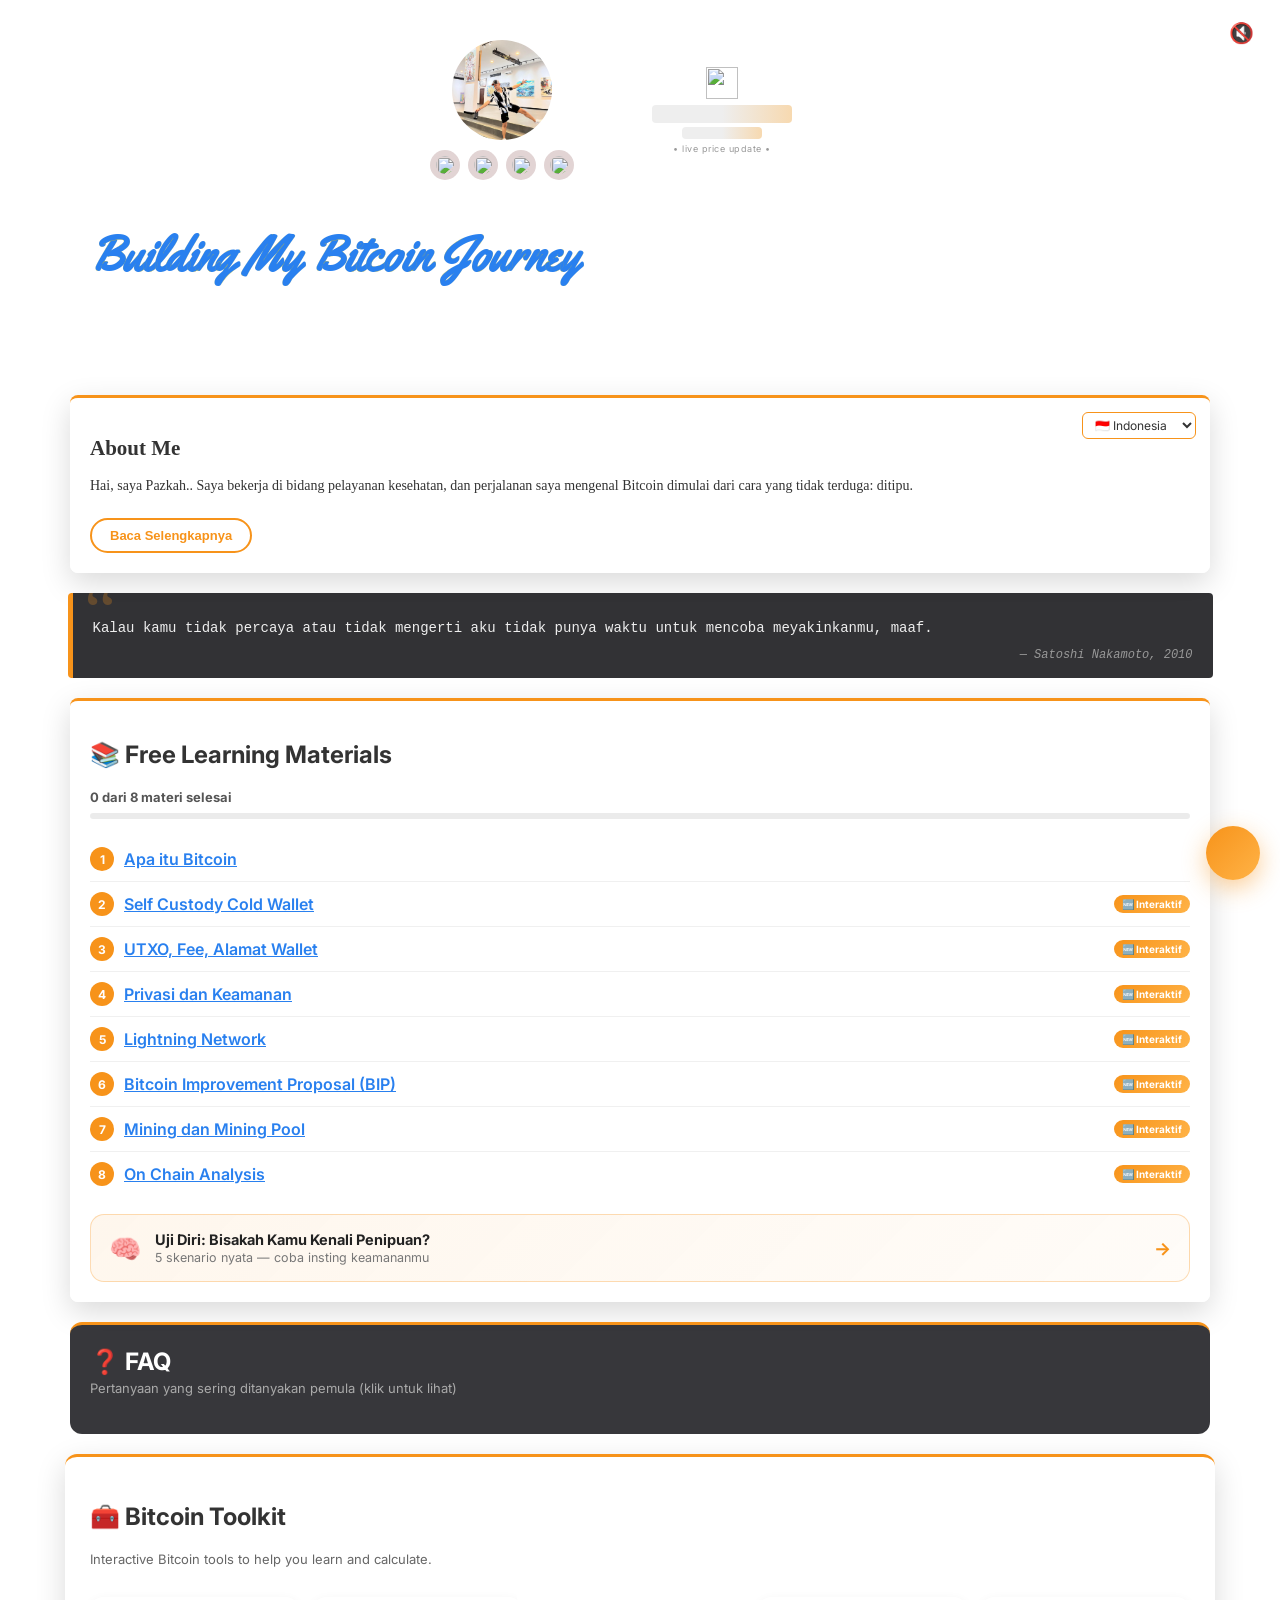
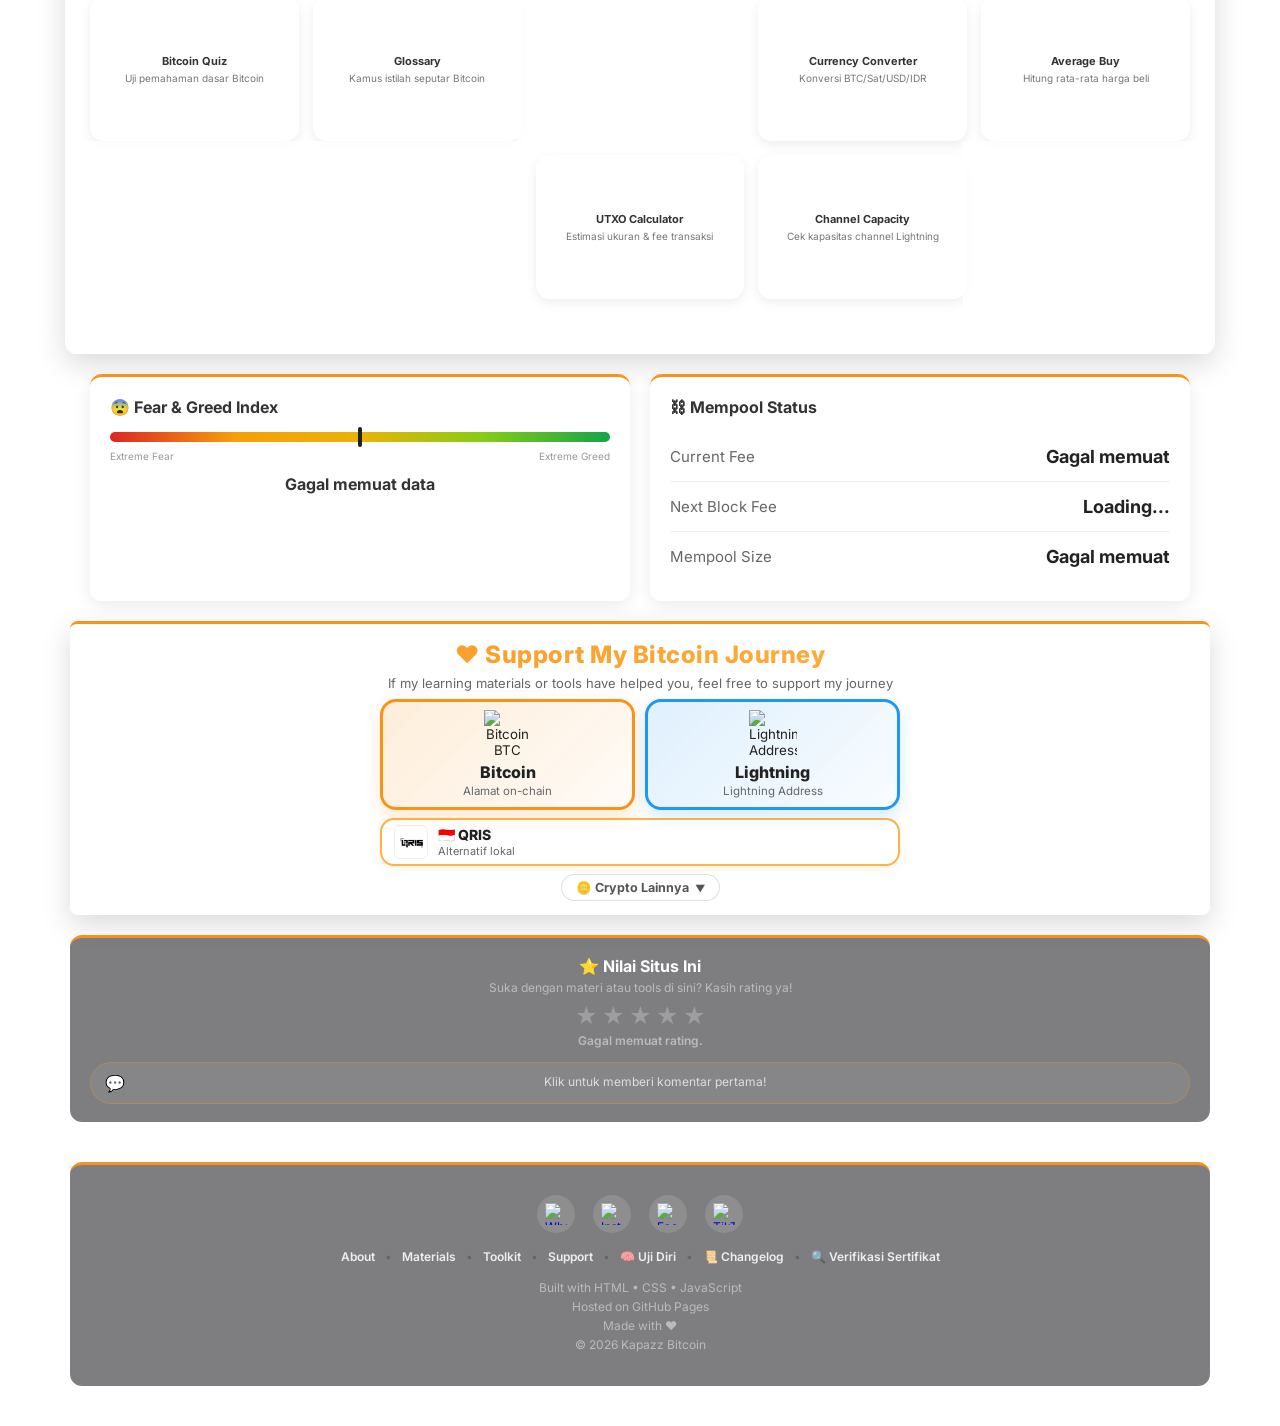
==== commit 84f2cc43: "soal berpindah ke spreadseed" ====
--- a/index.html
+++ b/index.html
@@ -1207,7 +1207,6 @@
     <script src="js/tools/glossary.js"></script>
     <script src="js/ratings.js"></script>
     <script src="js/comments.js"></script>
-    <script src="js/exam-questions.js"></script>
     <script src="js/exam.js"></script>
     <script src="js/vendor/qrcode.js"></script>
     <script src="js/certificate.js"></script>
--- a/css/style.css
+++ b/css/style.css
@@ -3275,6 +3275,60 @@
     color: #777;
 }
 
+/* ---------- LAYAR MEMUAT & ERROR UJIAN (soal dimuat dari server) ---------- */
+.exam-loading {
+    display: flex;
+    flex-direction: column;
+    align-items: center;
+    gap: 14px;
+    padding: 34px 12px 38px 12px;
+    text-align: center;
+}
+
+.exam-spinner {
+    width: 34px;
+    height: 34px;
+    border: 3px solid rgba(247, 147, 26, 0.25);
+    border-top-color: #f7931a;
+    border-radius: 50%;
+    animation: examSpin 0.9s linear infinite;
+}
+
+.exam-loading-text {
+    margin: 0;
+    font-size: 14.5px;
+    font-weight: 600;
+    color: #777;
+}
+
+.exam-error {
+    padding: 18px 16px;
+    margin-bottom: 8px;
+    border-radius: 14px;
+    border: 1px solid rgba(247, 147, 26, 0.35);
+    background: rgba(247, 147, 26, 0.1);
+    text-align: center;
+}
+
+.exam-error-msg {
+    margin: 0 0 14px 0;
+    font-size: 14.5px;
+    line-height: 1.55;
+    color: #7c3a05;
+}
+
+@keyframes examSpin {
+    to {
+        transform: rotate(360deg);
+    }
+}
+
+@media (prefers-reduced-motion: reduce) {
+    .exam-spinner {
+        animation-duration: 2.4s;
+    }
+}
+
 /* ---------- DIALOG KONFIRMASI ---------- */
 .exam-confirm-backdrop {
     position: fixed;
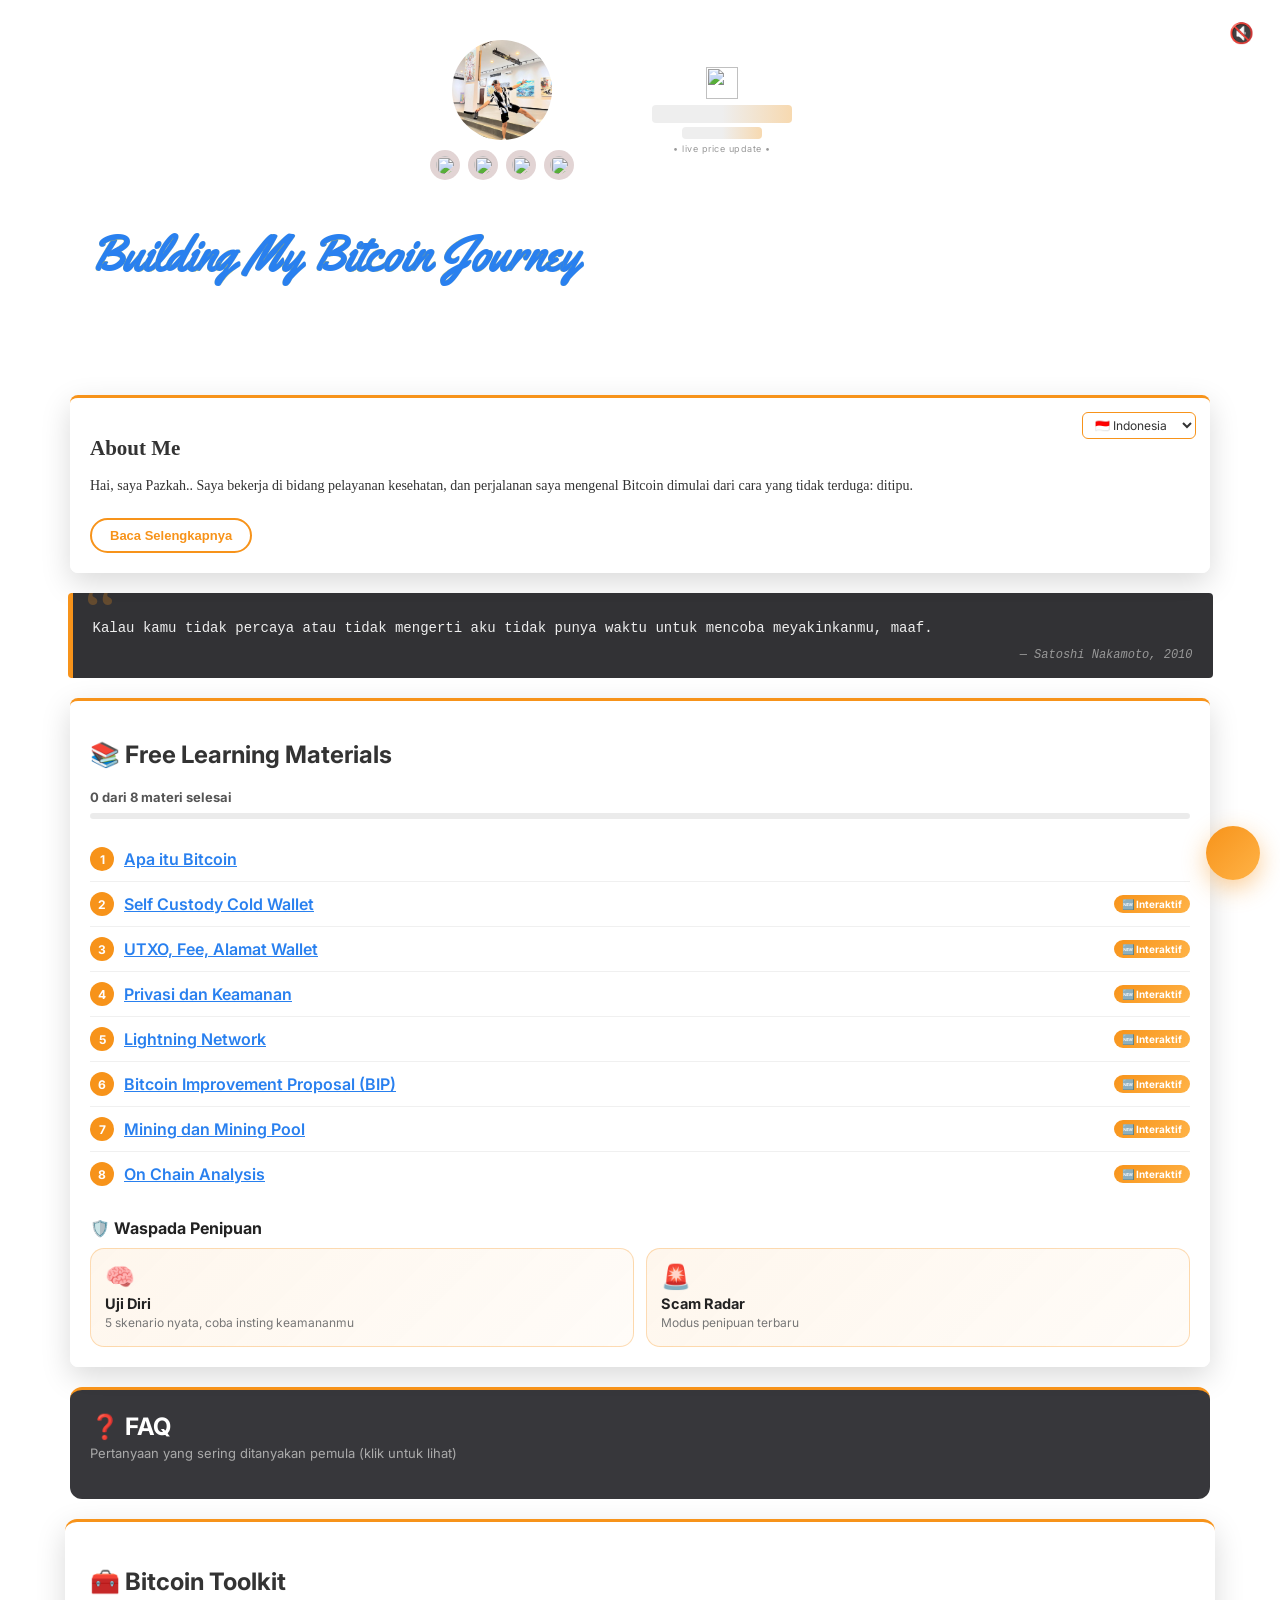
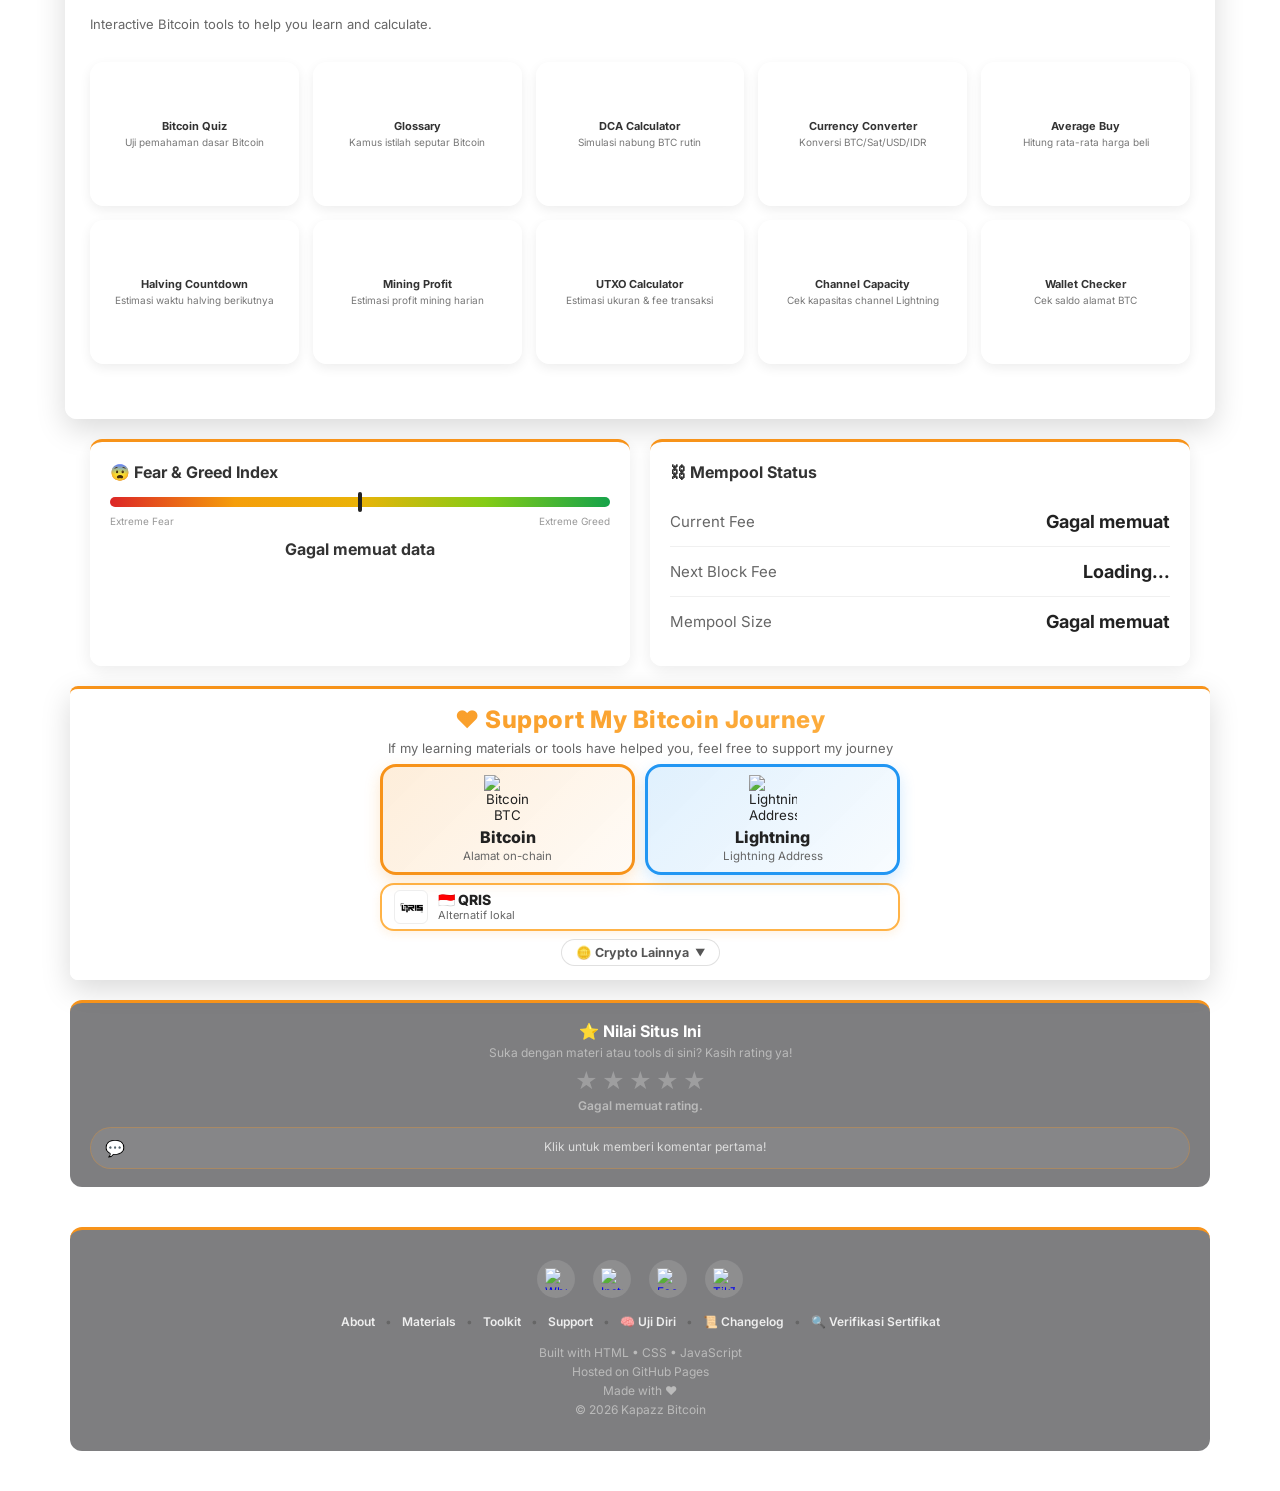
==== commit b1cfa6cb: "update version 12.9.1" ====
--- a/index.html
+++ b/index.html
@@ -171,6 +171,7 @@
             <p>Jika perjalanan belajar ini bermanfaat atau menginspirasi, dukungan Anda akan sangat berarti untuk
                 membantu
                 saya terus belajar, membuat konten edukasi, dan membangun tools yang berguna bagi komunitas Bitcoin.</p>
+            <p class="about-scam-link"><a href="scam-radar/index.html">🚨 Lihat Scam Radar →</a></p>
         </div>
     </div>
 
@@ -236,17 +237,24 @@
             </li>
         </ol>
 
-        <a href="uji-diri/index.html" class="uji-diri-card">
-            <span class="uji-diri-card-icon">🧠</span>
-            <span class="uji-diri-card-text">
-                <strong>Uji Diri: Bisakah Kamu Kenali Penipuan?</strong>
-                <small>5 skenario nyata — coba insting keamananmu</small>
-            </span>
-            <span class="uji-diri-card-arrow">→</span>
-        </a>
-    </div>
-
-    <div class="faq-section fade-in">
+        <div class="waspada-block" id="waspada-penipuan">
+            <h3 class="waspada-title">🛡️ Waspada Penipuan</h3>
+            <div class="waspada-grid">
+                <a href="uji-diri/index.html" class="waspada-card">
+                    <span class="waspada-card-icon">🧠</span>
+                    <strong class="waspada-card-name">Uji Diri</strong>
+                    <small class="waspada-card-desc">5 skenario nyata, coba insting keamananmu</small>
+                </a>
+                <a href="scam-radar/index.html" class="waspada-card">
+                    <span class="waspada-card-icon">🚨</span>
+                    <strong class="waspada-card-name">Scam Radar</strong>
+                    <small class="waspada-card-desc">Modus penipuan terbaru</small>
+                </a>
+            </div>
+        </div>
+    </div>
+
+    <div class="faq-section fade-in" id="faq">
         <div class="faq-header-toggle" onclick="toggleFaqSection()">
             <h2>❓ FAQ</h2>
             <p class="faq-subtitle">Pertanyaan yang sering ditanyakan pemula (klik untuk lihat)</p>
@@ -303,6 +311,8 @@
                         phrase/private key ke siapapun (termasuk yang ngaku "admin"), curigai janji untung besar
                         dalam waktu singkat, dan selalu verifikasi platform/orang yang mengajak sebelum kirim dana
                         apapun.</p>
+                    <p>Modus penipuan terus berganti, jadi saya rangkum yang lagi ramai di Scam Radar.
+                        <a href="scam-radar/index.html" class="faq-scam-link">Lihat Scam Radar →</a></p>
                 </div>
             </div>
 
@@ -540,7 +550,7 @@
                     <p style="font-size:12px;color:#888;margin-top:10px;">*Frekuensi Harian pakai harga hari itu saja;
                         Mingguan/Bulanan pakai <strong>rata-rata harga sepanjang periode itu</strong> (bukan cuma 1
                         tanggal), diambil dari file lokal <code>btc-price-history.json</code> (data sejak 1 Januari
-                        2013, di-update manual sekitar 1x/bulan). Nilai Rp adalah estimasi: harga USD historis
+                        2013, di-update otomatis setiap hari). Nilai Rp adalah estimasi: harga USD historis
                         dikalikan kurs USD/IDR saat ini.</p>
                 </div>
             </div>
@@ -706,6 +716,27 @@
                             investasi/finansial.
                         </p>
                     </div>
+                    <div class="dca-card btoday-panel" id="bitcoinTodayPanel">
+                        <h4 class="btoday-title">📰 Bitcoin Hari Ini</h4>
+                        <div class="btoday-stats">
+                            <div class="btoday-stat">
+                                <span class="btoday-stat-label">Sudah Ditambang</span>
+                                <strong class="btoday-stat-value" id="btodayMinedValue">Memuat...</strong>
+                                <span class="btoday-stat-sub" id="btodayMinedSub"></span>
+                                <span class="btoday-stat-hint">Perkiraan, dihitung dari tinggi blok.</span>
+                            </div>
+                            <div class="btoday-stat">
+                                <span class="btoday-stat-label">Difficulty</span>
+                                <strong class="btoday-stat-value" id="btodayDiffValue">Memuat...</strong>
+                                <span class="btoday-stat-sub" id="btodayDiffSub"></span>
+                            </div>
+                        </div>
+                        <h5 class="btoday-news-title">Berita Bitcoin Terbaru</h5>
+                        <div class="btoday-news-list" id="btodayNewsList">
+                            <p class="btoday-news-empty">Memuat berita...</p>
+                        </div>
+                        <p class="btoday-disclaimer">Berita dari pihak ketiga, hanya judul dan tautan ke sumber. Bukan saran investasi.</p>
+                    </div>
                 </div>
             </div>
 
--- a/css/style.css
+++ b/css/style.css
@@ -523,6 +523,225 @@
 
     .uji-diri-card-text small {
         font-size: 11.5px;
+    }
+}
+
+/* ---------- BLOK WASPADA PENIPUAN (2 kartu berdampingan, juga di mobile) ---------- */
+.waspada-block {
+    margin-top: 22px;
+}
+
+.waspada-title {
+    margin: 0 0 10px 0;
+    font-size: 16px;
+    color: #222;
+}
+
+.waspada-grid {
+    display: grid;
+    grid-template-columns: 1fr 1fr;
+    gap: 12px;
+}
+
+.waspada-card {
+    display: flex;
+    flex-direction: column;
+    align-items: flex-start;
+    gap: 3px;
+    min-width: 0;
+    padding: 14px;
+    border-radius: 14px;
+    background: linear-gradient(135deg, rgba(247, 147, 26, 0.08), rgba(247, 147, 26, 0.03));
+    border: 1px solid rgba(247, 147, 26, 0.3);
+    text-decoration: none;
+    transition: transform 0.2s ease, box-shadow 0.2s ease, border-color 0.2s ease;
+}
+
+.waspada-card:hover {
+    transform: translateY(-2px);
+    border-color: #f7931a;
+    box-shadow: 0 10px 25px rgba(247, 147, 26, 0.2);
+}
+
+.waspada-card-icon {
+    font-size: 24px;
+    line-height: 1.2;
+}
+
+.waspada-card-name {
+    color: #222;
+    font-size: 14.5px;
+}
+
+.waspada-card-desc {
+    color: #777;
+    font-size: 12px;
+    line-height: 1.4;
+}
+
+@media (max-width: 480px) {
+    .waspada-grid {
+        gap: 8px;
+    }
+
+    .waspada-card {
+        padding: 11px 10px;
+    }
+
+    .waspada-card-icon {
+        font-size: 20px;
+    }
+
+    .waspada-card-name {
+        font-size: 13px;
+    }
+
+    .waspada-card-desc {
+        font-size: 11px;
+    }
+}
+
+.faq-scam-link,
+.about-scam-link a {
+    color: #f7931a;
+    font-weight: 700;
+    text-decoration: none;
+}
+
+.faq-scam-link:hover,
+.about-scam-link a:hover {
+    text-decoration: underline;
+}
+
+/* ---------- PANEL "BITCOIN HARI INI" (di dalam Halving Countdown) ---------- */
+.btoday-panel {
+    margin-top: 16px;
+}
+
+.btoday-title {
+    margin: 0 0 12px 0;
+    font-size: 14px;
+}
+
+.btoday-stats {
+    display: grid;
+    grid-template-columns: 1fr 1fr;
+    gap: 10px;
+    margin-bottom: 16px;
+}
+
+.btoday-stat {
+    display: flex;
+    flex-direction: column;
+    gap: 3px;
+    min-width: 0;
+    padding: 12px;
+    border-radius: 12px;
+    background: rgba(247, 147, 26, 0.06);
+    border: 1px solid rgba(247, 147, 26, 0.25);
+}
+
+.btoday-stat-label {
+    font-size: 12px;
+    font-weight: 700;
+    color: #888;
+}
+
+.btoday-stat-value {
+    font-size: 19px;
+    line-height: 1.25;
+    color: #222;
+    word-break: break-word;
+}
+
+.btoday-stat-sub {
+    font-size: 11.5px;
+    color: #666;
+    line-height: 1.4;
+}
+
+.btoday-stat-hint {
+    font-size: 10.5px;
+    color: #999;
+    line-height: 1.35;
+}
+
+.btoday-news-title {
+    margin: 0 0 8px 0;
+    font-size: 13px;
+}
+
+.btoday-news-list {
+    display: flex;
+    flex-direction: column;
+}
+
+.btoday-news-item {
+    display: flex;
+    flex-direction: column;
+    gap: 2px;
+    padding: 9px 0;
+    border-bottom: 1px solid rgba(0, 0, 0, .06);
+}
+
+.btoday-news-item:last-child {
+    border-bottom: none;
+}
+
+.btoday-news-link {
+    color: #222;
+    font-size: 13.5px;
+    font-weight: 600;
+    line-height: 1.45;
+    text-decoration: none;
+    overflow-wrap: anywhere;
+}
+
+.btoday-news-link:hover {
+    color: #f7931a;
+    text-decoration: underline;
+}
+
+.btoday-news-meta {
+    font-size: 11.5px;
+    color: #888;
+}
+
+.btoday-news-empty {
+    margin: 0;
+    font-size: 12.5px;
+    color: #888;
+}
+
+.btoday-disclaimer {
+    margin: 12px 0 0 0;
+    font-size: 11px;
+    color: #888;
+}
+
+@media (max-width: 480px) {
+    .btoday-stats {
+        gap: 8px;
+    }
+
+    .btoday-stat {
+        padding: 10px 9px;
+    }
+
+    .btoday-stat-value {
+        font-size: 16px;
+    }
+
+    .btoday-stat-label {
+        font-size: 11px;
+    }
+
+    .btoday-stat-sub {
+        font-size: 10.5px;
+    }
+
+    .btoday-stat-hint {
+        font-size: 9.5px;
     }
 }
 
